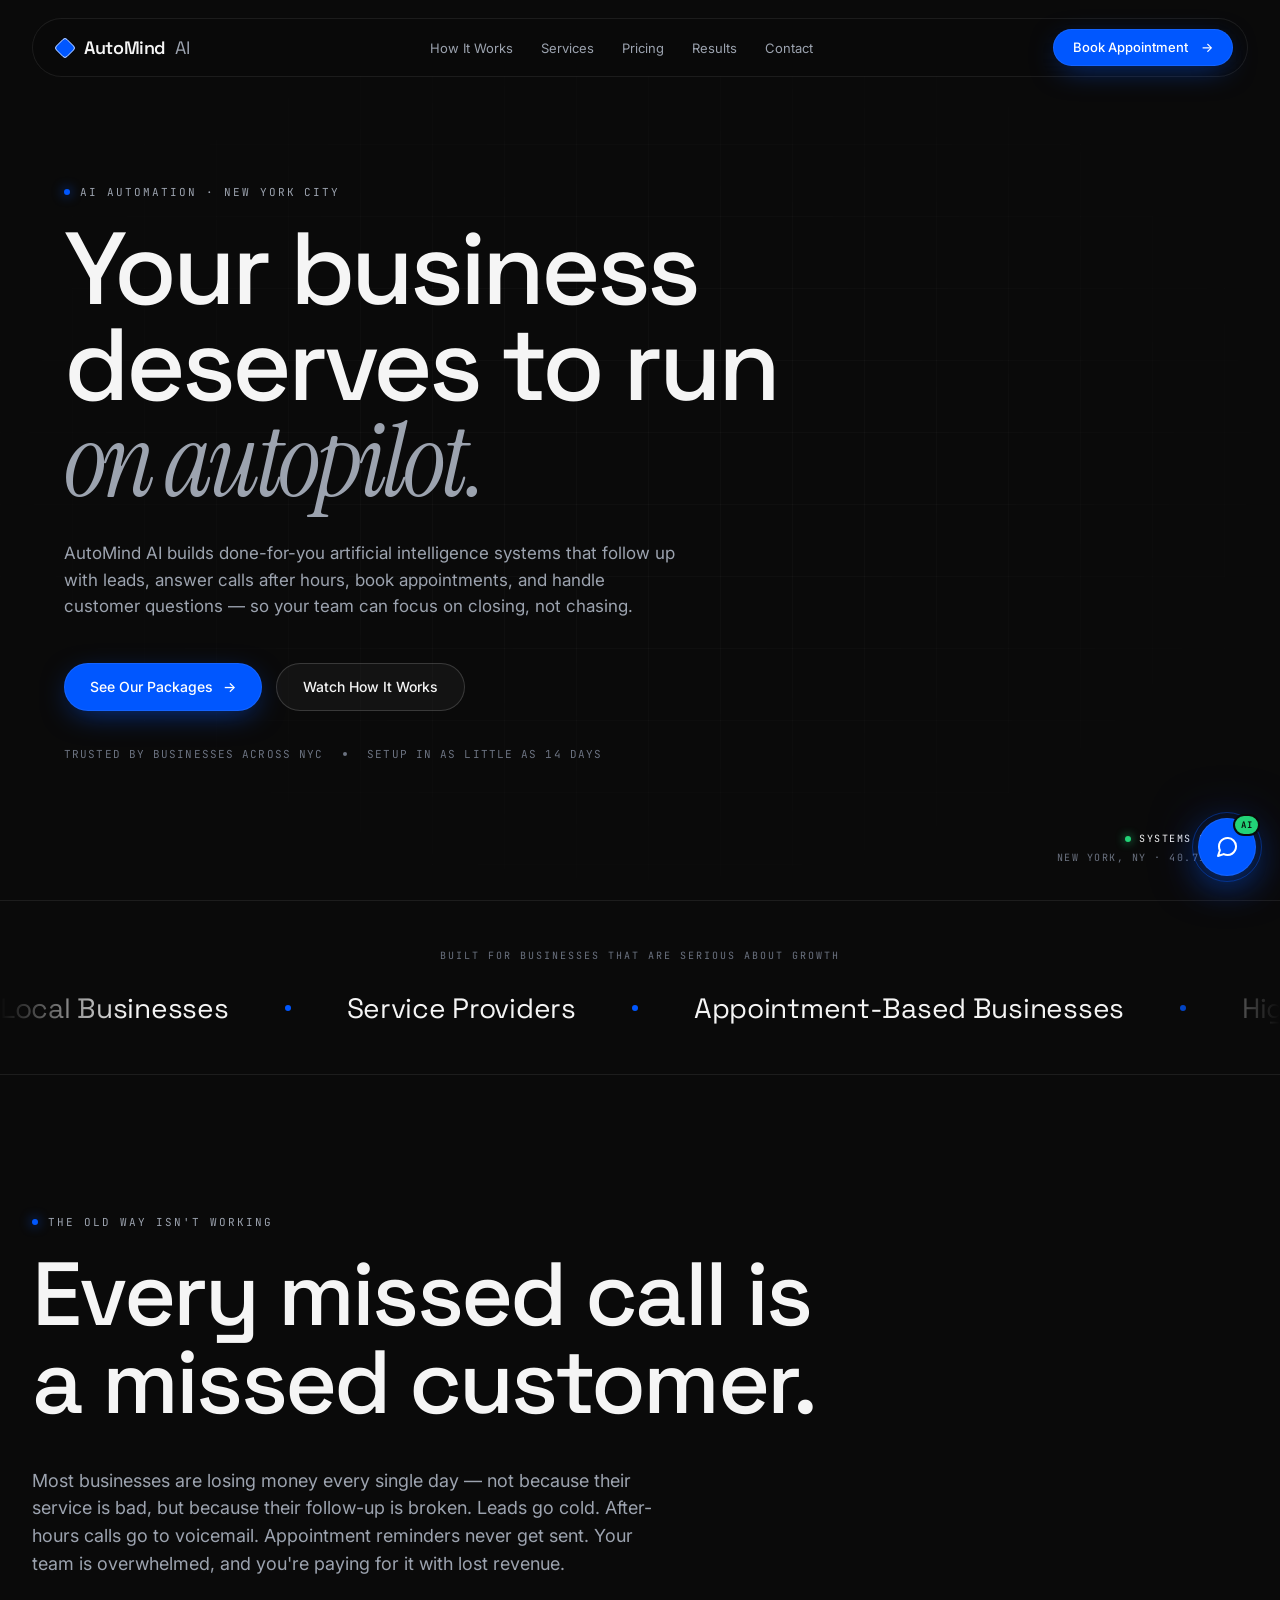
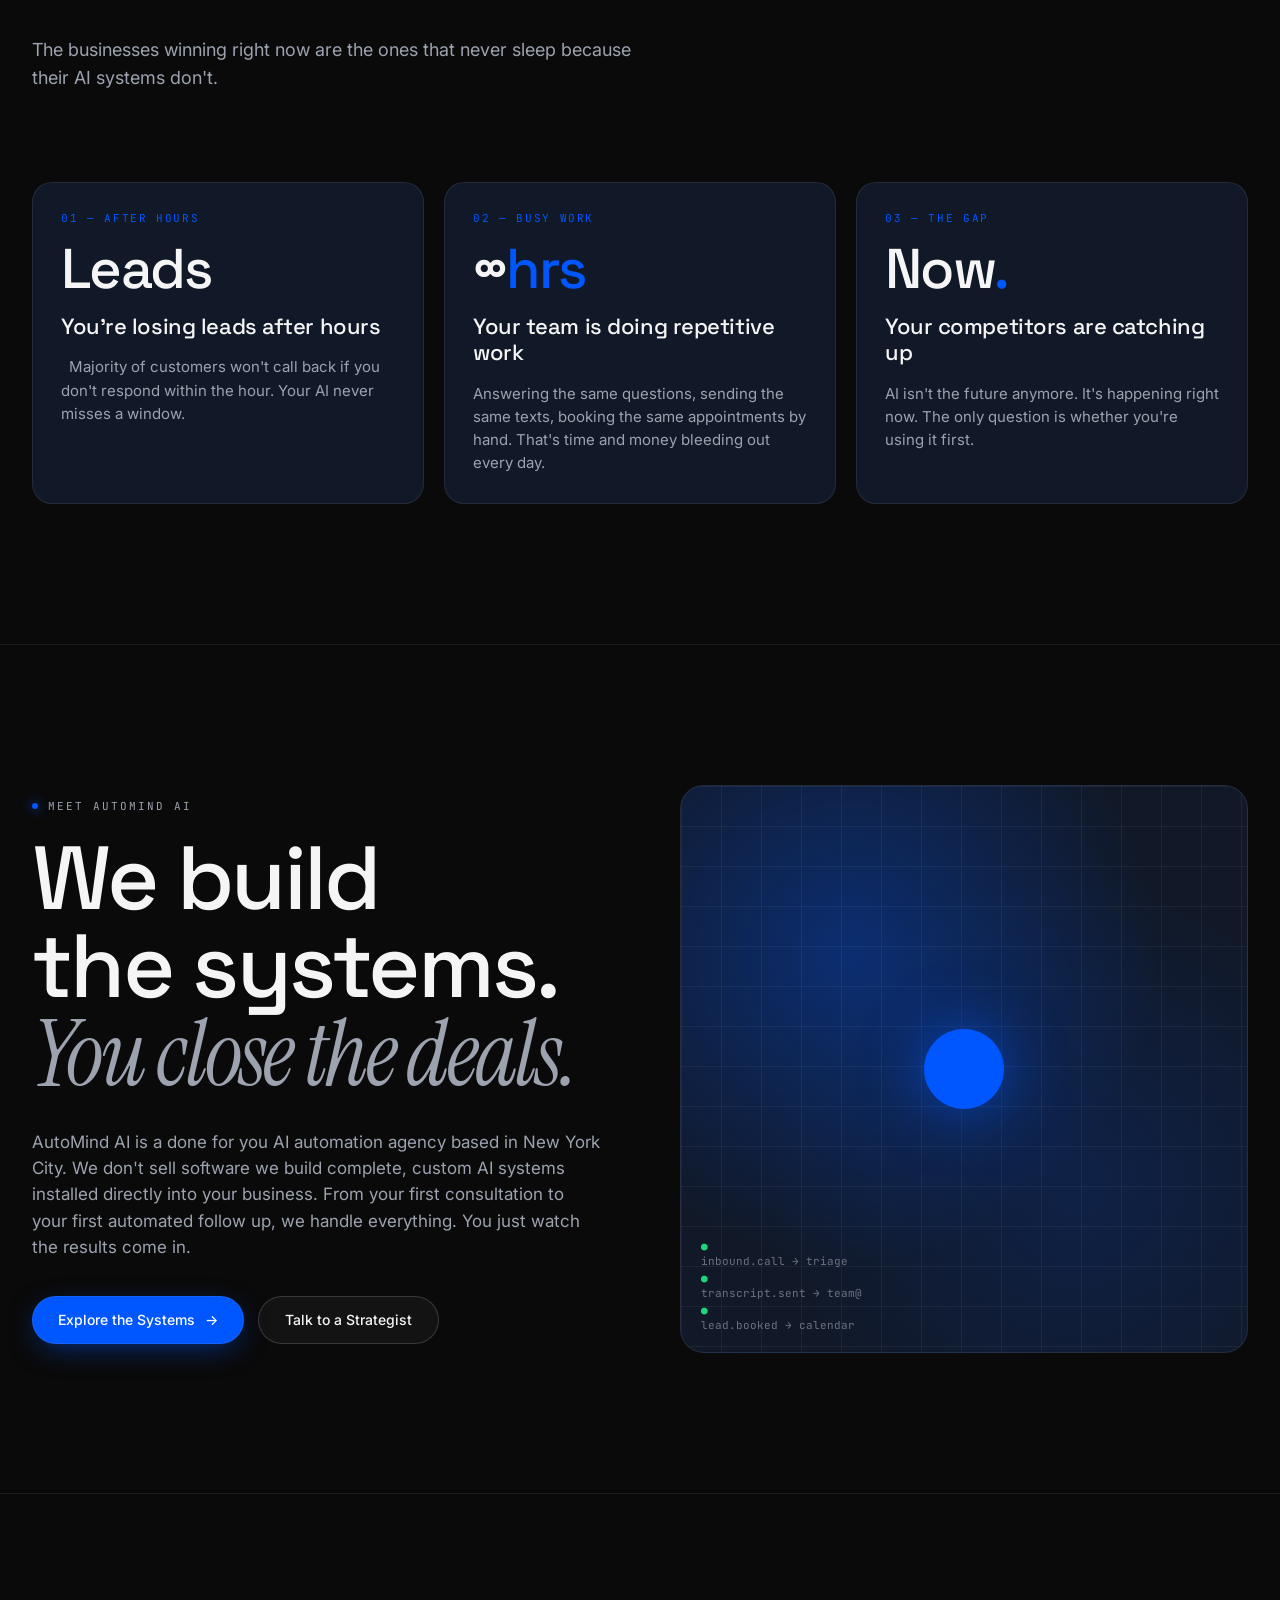
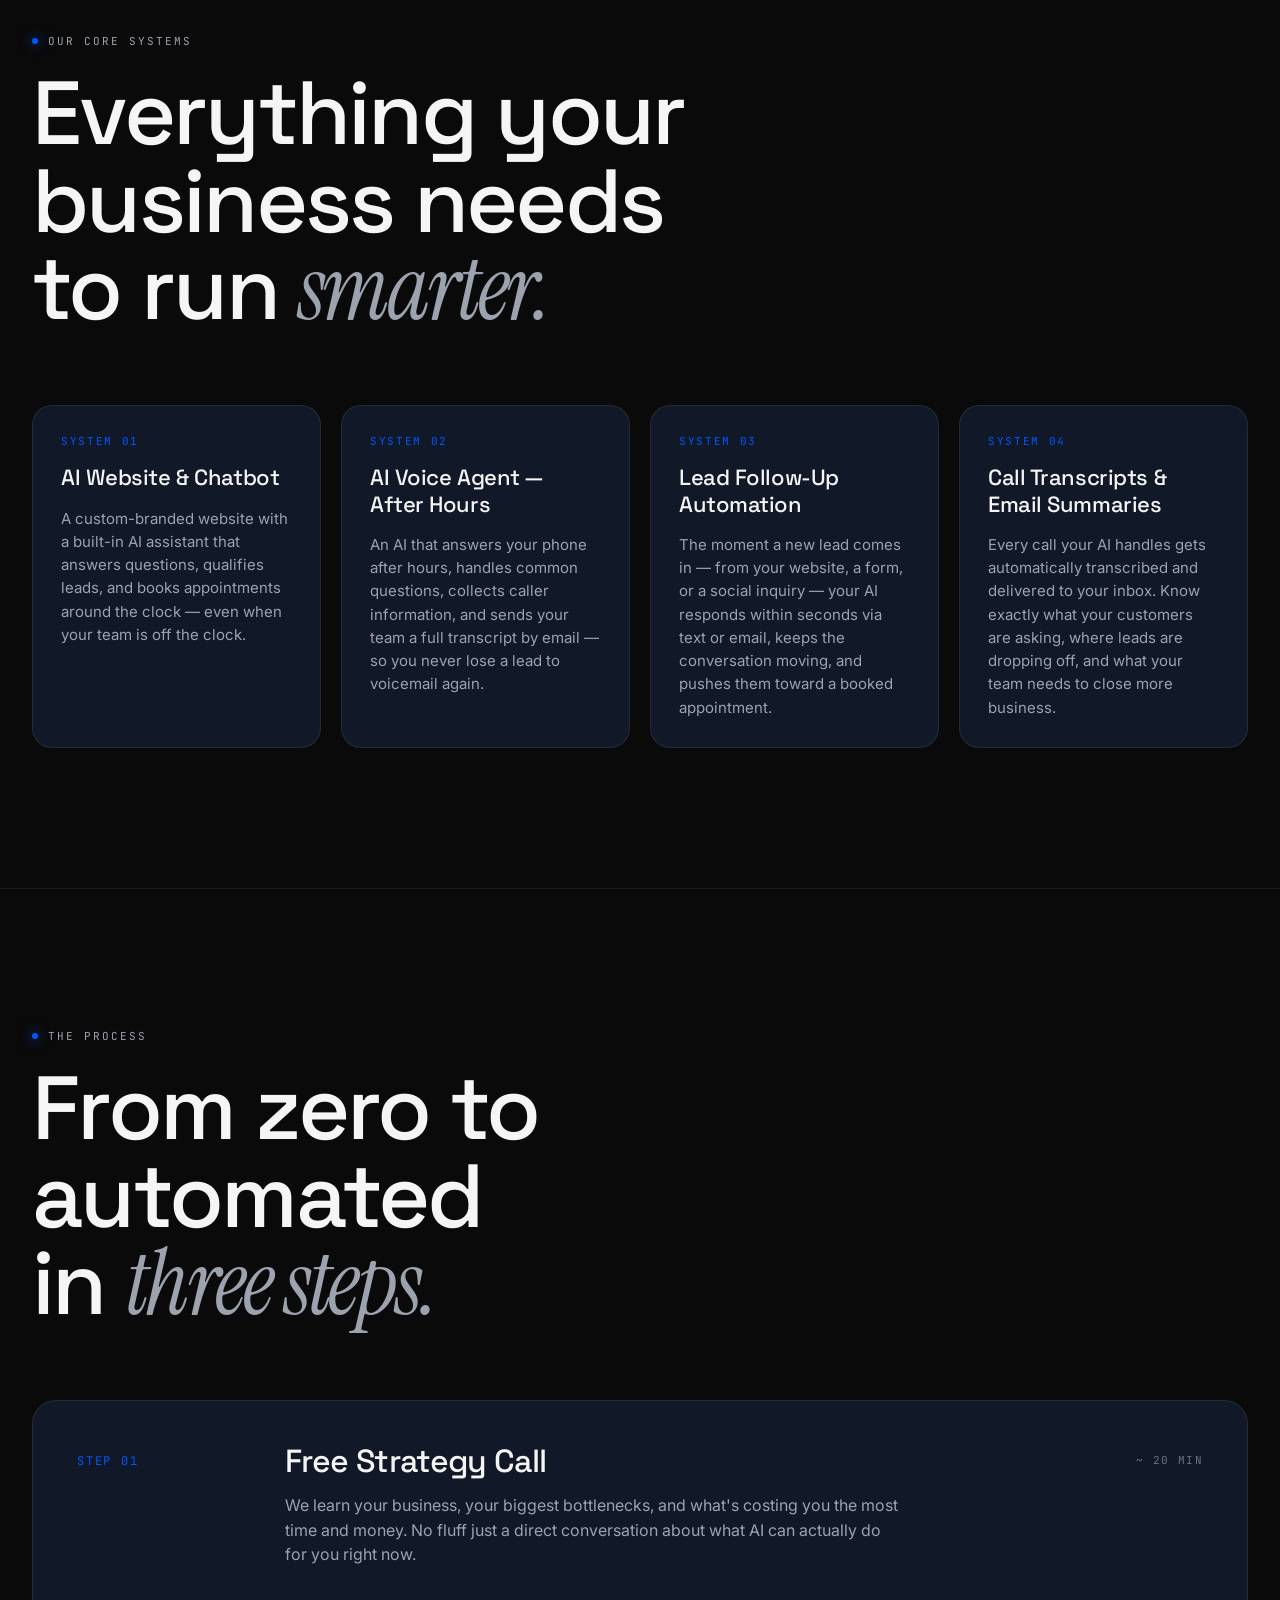
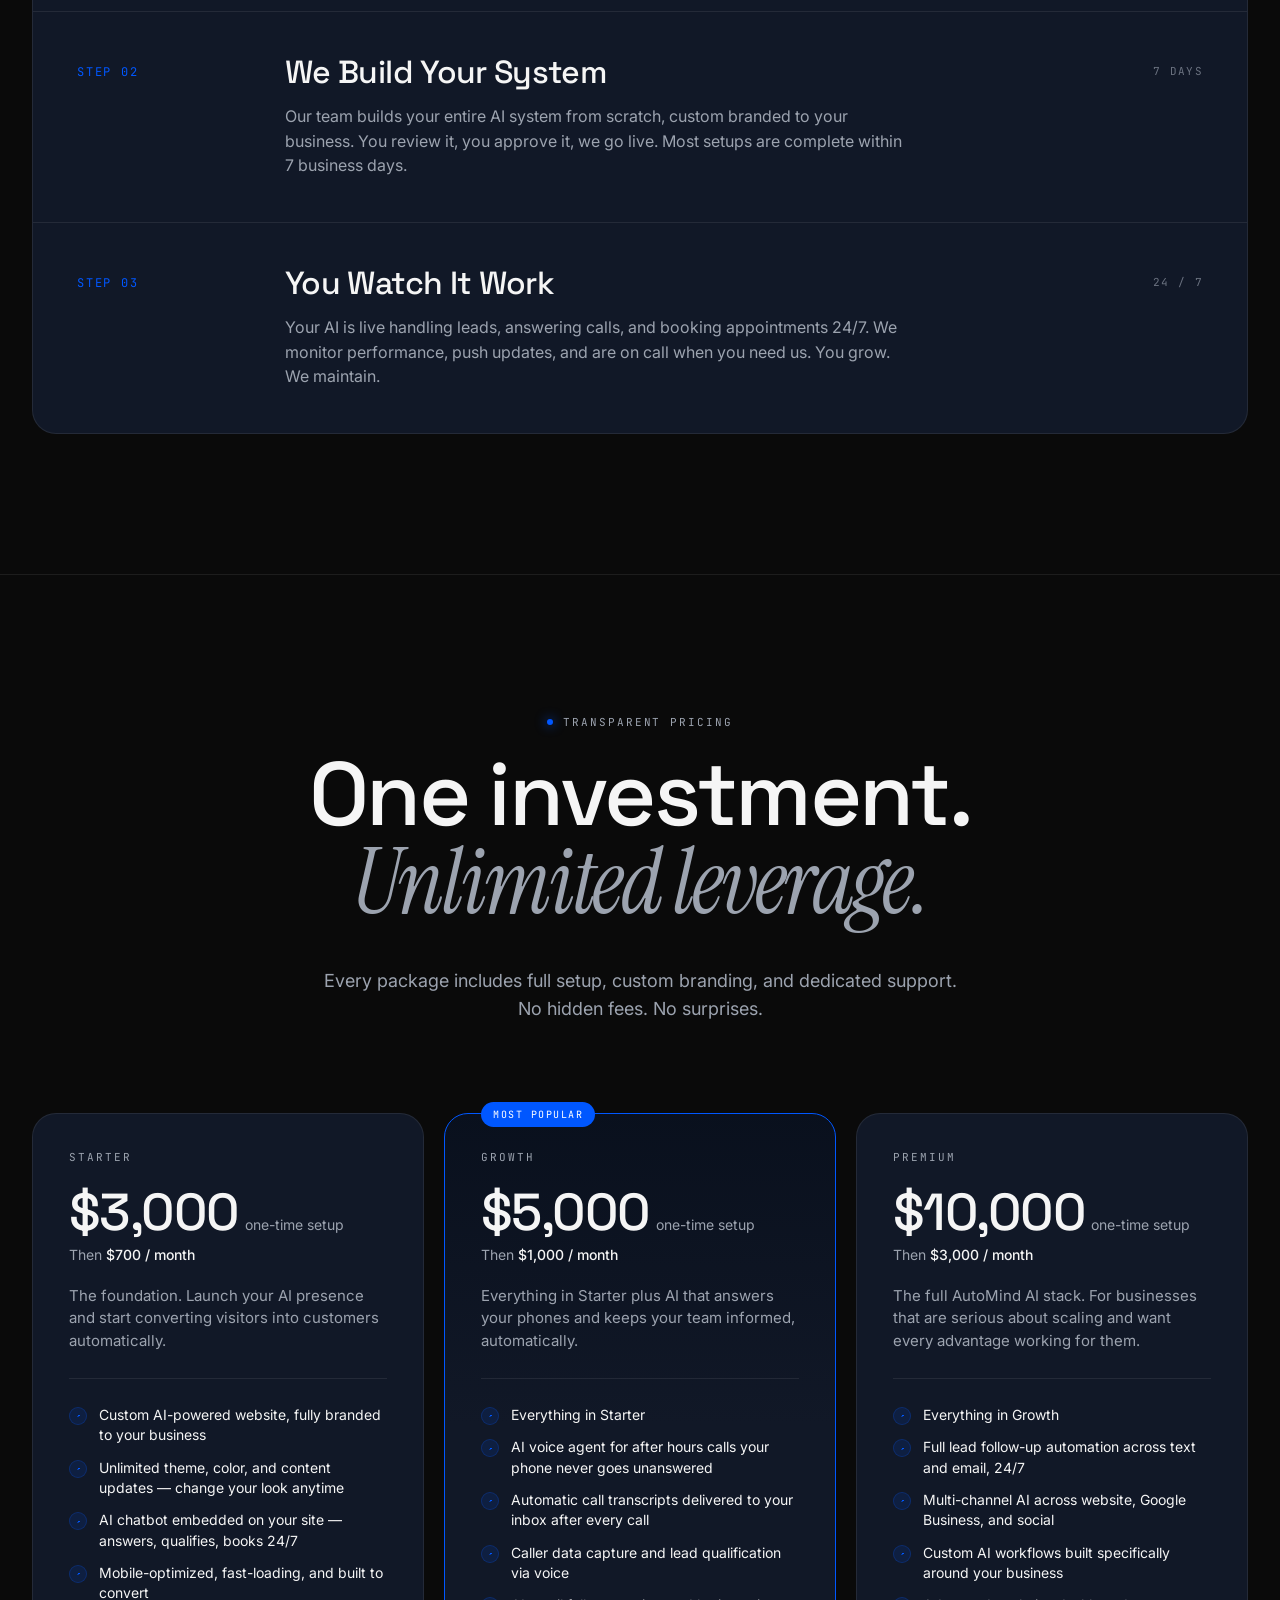
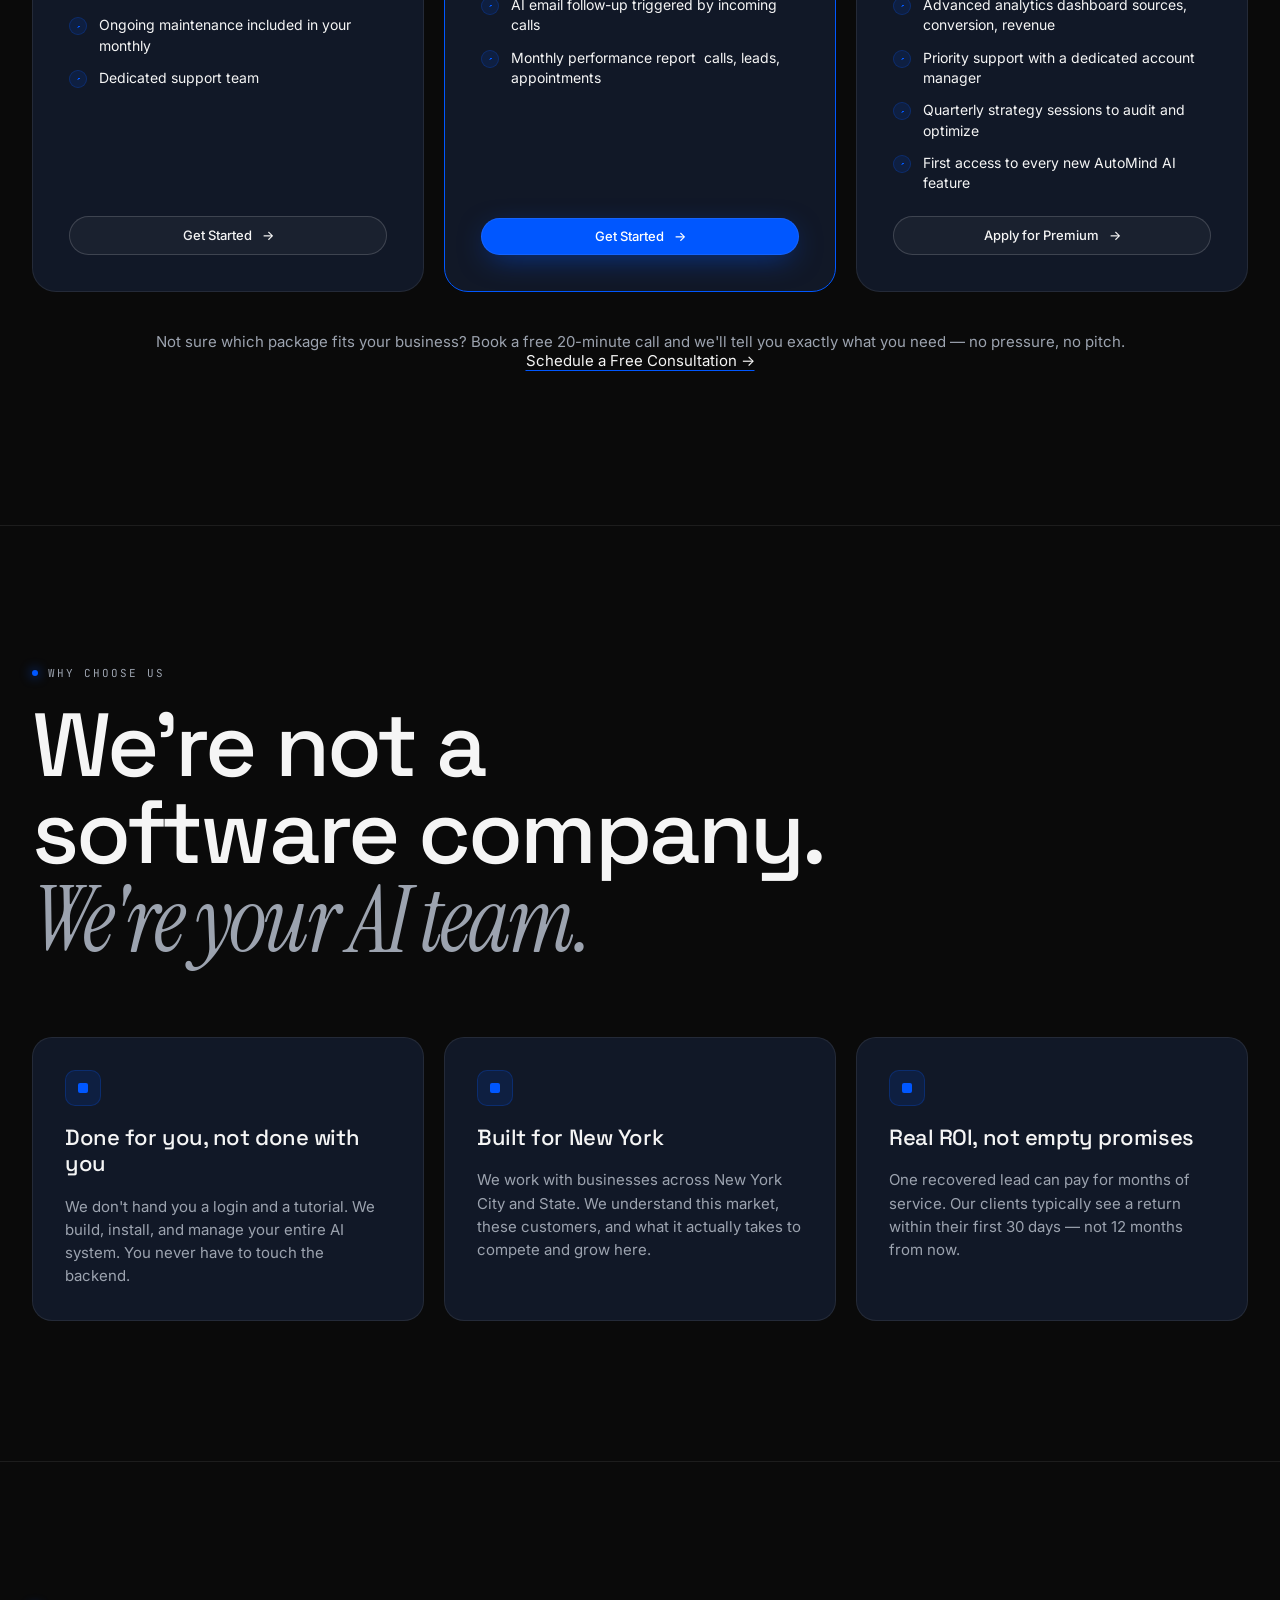
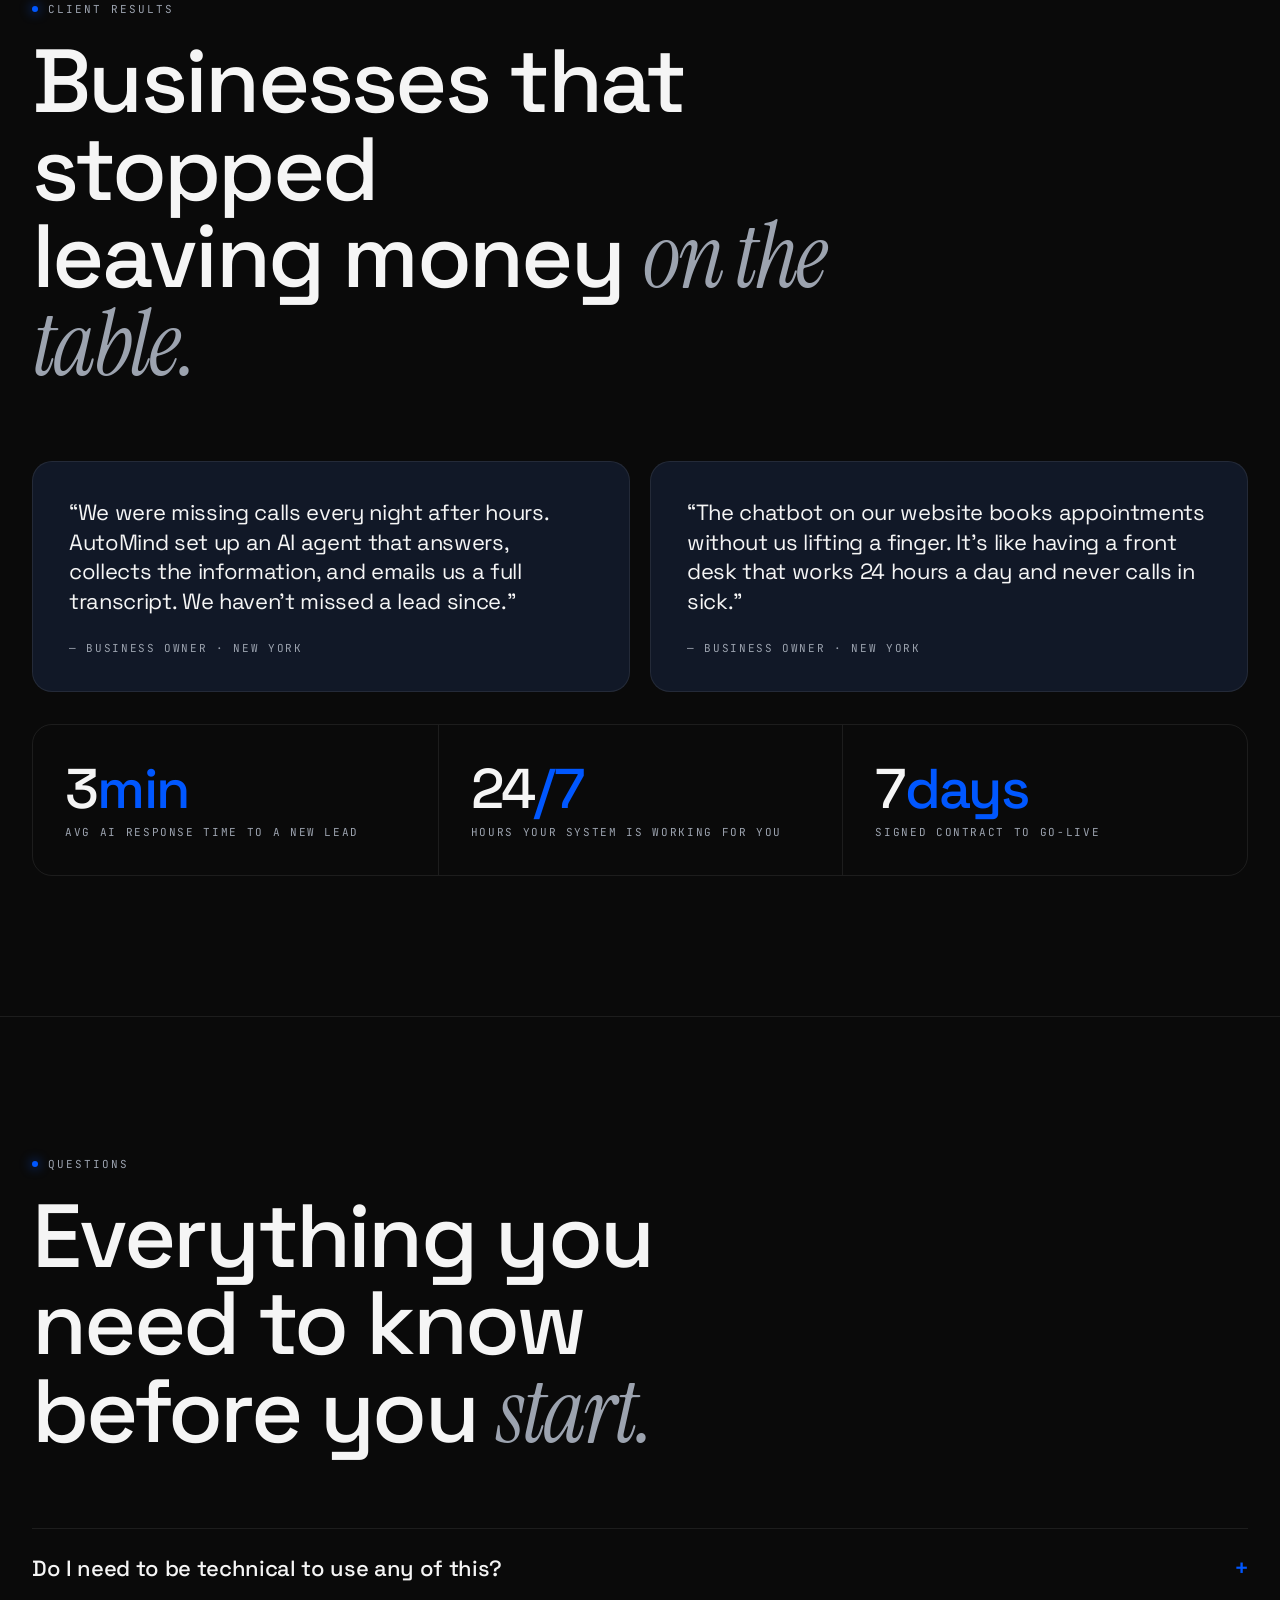
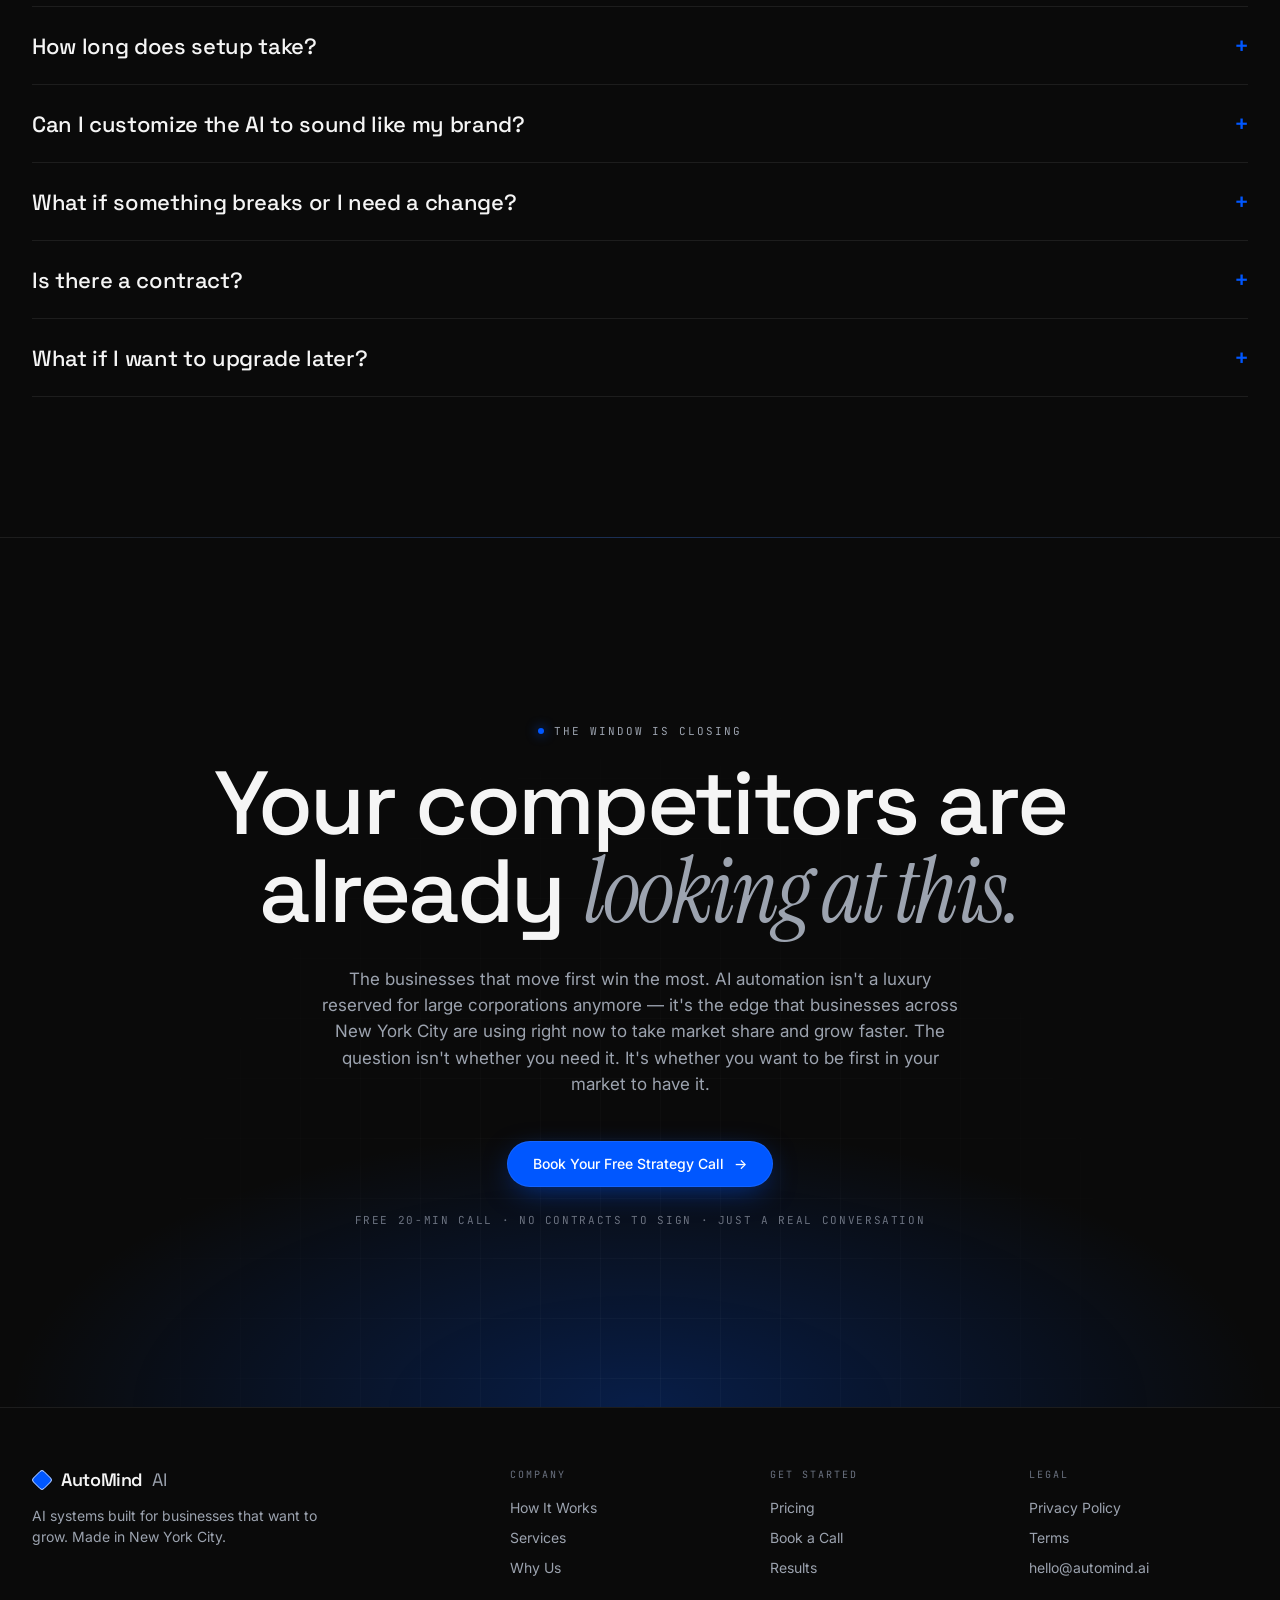
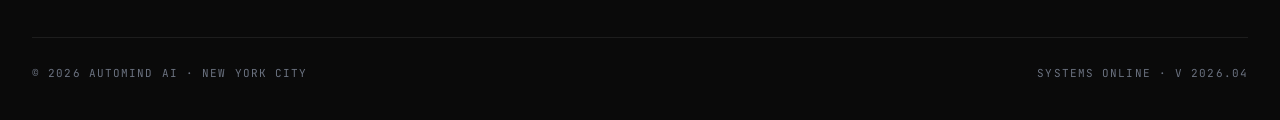
==== index.html @ 13b65051 "Initial commit: AutoMind AI website" ====
<!DOCTYPE html><html lang="en"><head>


<meta charset="utf-8">
<meta name="viewport" content="width=device-width,initial-scale=1">
<title>AutoMind AI — AI systems for businesses that want to grow</title>
<meta name="description" content="AutoMind AI builds done-for-you artificial intelligence systems for New York City businesses — AI chat, voice agents, and lead follow-up automation.">
<link rel="preconnect" href="https://fonts.googleapis.com">
<link rel="preconnect" href="https://fonts.gstatic.com" crossorigin="">
<link href="https://fonts.googleapis.com/css2?family=Space+Grotesk:wght@400;500;600;700&amp;family=Inter:wght@400;500;600&amp;family=JetBrains+Mono:wght@400;500&amp;family=Instrument+Serif&amp;display=swap" rel="stylesheet">
<style>
/* AutoMind AI — shared styles */
:root {
  --bg: #0A0A0A;
  --surface: #111827;
  --surface-2: #0E1420;
  --text: #F5F5F5;
  --text-muted: #9CA3AF;
  --text-dim: #6B7280;
  --accent: #0057FF;
  --accent-soft: rgba(0, 87, 255, 0.12);
  --accent-border: rgba(0, 87, 255, 0.24);
  --border: rgba(255, 255, 255, 0.08);
  --border-strong: rgba(255, 255, 255, 0.16);
  --border-blue: rgba(64, 120, 255, 0.22);
  --font-display: "Space Grotesk", "Inter", system-ui, sans-serif;
  --font-body: "Inter", system-ui, sans-serif;
  --font-mono: "JetBrains Mono", ui-monospace, monospace;
}
* { box-sizing: border-box; }
html, body { margin: 0; padding: 0; background: var(--bg); color: var(--text); font-family: var(--font-body); -webkit-font-smoothing: antialiased; }
body { overflow-x: hidden; }
a { color: inherit; text-decoration: none; }
button { font-family: inherit; cursor: pointer; border: none; background: none; color: inherit; }
.eyebrow { font-family: var(--font-mono); font-size: 11px; letter-spacing: 0.18em; text-transform: uppercase; color: var(--text-muted); display: inline-flex; align-items: center; gap: 10px; }
.eyebrow::before { content: ""; width: 6px; height: 6px; border-radius: 50%; background: var(--accent); box-shadow: 0 0 12px var(--accent); }
.h1, .h2, .h3 { font-family: var(--font-display); font-weight: 500; letter-spacing: -0.03em; line-height: 0.98; margin: 0; text-wrap: balance; }
.h1 { font-size: clamp(44px, 7vw, 104px); }
.h2 { font-size: clamp(36px, 5.2vw, 72px); }
.h3 { font-size: clamp(22px, 2.2vw, 30px); font-weight: 500; letter-spacing: -0.02em; line-height: 1.1; }
.dim { color: var(--text-muted); font-style: normal; }
.body-text { color: var(--text-muted); font-size: 17px; line-height: 1.55; max-width: 58ch; text-wrap: pretty; }
.container { max-width: 1280px; margin: 0 auto; padding: 0 32px; }
section { padding: 140px 0; border-top: 1px solid var(--border); position: relative; }
section:first-of-type { border-top: none; }
.nav { position: fixed; top: 0; left: 0; right: 0; z-index: 100; padding: 18px 32px; display: flex; justify-content: center; pointer-events: none; }
.nav-inner { pointer-events: auto; display: flex; align-items: center; justify-content: space-between; width: 100%; max-width: 1280px; padding: 10px 14px 10px 22px; background: rgba(10, 10, 10, 0.55); backdrop-filter: blur(18px) saturate(150%); -webkit-backdrop-filter: blur(18px) saturate(150%); border: 1px solid var(--border); border-radius: 999px; }
.logo { font-family: var(--font-display); font-weight: 600; font-size: 18px; letter-spacing: -0.02em; display: flex; align-items: center; gap: 9px; }
.logo-mark { width: 20px; height: 20px; position: relative; display: inline-block; }
.logo-mark::before, .logo-mark::after { content: ""; position: absolute; inset: 0; border-radius: 4px; }
.logo-mark::before { background: var(--accent); transform: rotate(45deg) scale(0.78); }
.logo-mark::after { border: 1.5px solid var(--text); border-radius: 4px; transform: rotate(45deg) scale(0.78); }
.nav-links { display: flex; gap: 28px; font-size: 13px; color: var(--text-muted); }
.nav-links a { transition: color 0.2s; }
.nav-links a:hover { color: var(--text); }
.btn { display: inline-flex; align-items: center; gap: 10px; padding: 12px 20px; border-radius: 999px; font-size: 13px; font-weight: 500; transition: all 0.22s ease; white-space: nowrap; line-height: 1; }
.btn-primary { background: var(--accent); color: #fff; box-shadow: 0 0 0 1px rgba(255,255,255,0.08) inset, 0 8px 30px -8px rgba(0, 87, 255, 0.6); }
.btn-primary:hover { transform: translateY(-1px); box-shadow: 0 0 0 1px rgba(255,255,255,0.12) inset, 0 14px 38px -10px rgba(0, 87, 255, 0.85); }
.btn-ghost { background: rgba(255,255,255,0.04); border: 1px solid var(--border-strong); color: var(--text); }
.btn-ghost:hover { background: rgba(255,255,255,0.08); border-color: rgba(255,255,255,0.28); }
.btn-lg { padding: 16px 26px; font-size: 14px; }
.arrow { display: inline-block; transition: transform 0.2s; }
.btn:hover .arrow { transform: translateX(3px); }
.hero { position: relative; min-height: 100vh; padding: 0; border-top: none; overflow: hidden; display: flex; align-items: center; }
.hero-video { position: absolute; inset: 0; width: 100%; height: 100%; object-fit: cover; z-index: 0; filter: brightness(0.55) contrast(1.05) saturate(0.9); }
.hero-overlay { position: absolute; inset: 0; z-index: 1; background: linear-gradient(90deg, rgba(10,10,10,0.92) 0%, rgba(10,10,10,0.55) 45%, rgba(10,10,10,0.15) 80%, rgba(10,10,10,0.6) 100%), linear-gradient(180deg, rgba(10,10,10,0.4) 0%, rgba(10,10,10,0) 30%, rgba(10,10,10,0) 70%, rgba(10,10,10,0.95) 100%); }
.hero-grid { position: absolute; inset: 0; z-index: 2; background-image: linear-gradient(rgba(255,255,255,0.025) 1px, transparent 1px), linear-gradient(90deg, rgba(255,255,255,0.025) 1px, transparent 1px); background-size: 72px 72px; mask-image: radial-gradient(ellipse at center, black 30%, transparent 80%); -webkit-mask-image: radial-gradient(ellipse at center, black 30%, transparent 80%); }
.hero-content { position: relative; z-index: 3; width: 100%; padding: 160px 32px 120px; }
.hero-inner { max-width: 980px; margin-left: max(32px, calc((100vw - 1280px)/2 + 32px)); }
.hero h1 { font-family: var(--font-display); font-weight: 500; font-size: clamp(52px, 8vw, 120px); line-height: 0.94; letter-spacing: -0.04em; margin: 22px 0 0; max-width: 15ch; text-wrap: balance; }
.hero h1 em { font-style: italic; font-family: "Instrument Serif", "Space Grotesk", serif; font-weight: 400; color: var(--text-muted); }
.hero-sub { margin: 30px 0 0; max-width: 56ch; color: var(--text-muted); font-size: 17px; line-height: 1.55; }
.hero-ctas { margin-top: 44px; display: flex; gap: 14px; flex-wrap: wrap; }
.hero-trust { margin-top: 36px; display: flex; gap: 20px; align-items: center; font-family: var(--font-mono); font-size: 11px; color: var(--text-dim); letter-spacing: 0.1em; text-transform: uppercase; flex-wrap: wrap; }
.hero-trust .dot { width: 4px; height: 4px; border-radius: 50%; background: var(--text-dim); }
.hero-meta { position: absolute; z-index: 3; bottom: 36px; right: 36px; display: flex; flex-direction: column; align-items: flex-end; gap: 6px; font-family: var(--font-mono); font-size: 10px; letter-spacing: 0.15em; text-transform: uppercase; color: var(--text-dim); }
.hero-meta .live { display: flex; align-items: center; gap: 8px; color: var(--text); }
.hero-meta .live::before { content: ""; width: 6px; height: 6px; border-radius: 50%; background: #22d377; box-shadow: 0 0 10px #22d377; animation: pulse 1.8s ease-in-out infinite; }
@keyframes pulse { 0%, 100% { opacity: 1; } 50% { opacity: 0.3; } }
.hero-corner { position: absolute; z-index: 3; bottom: 36px; left: 36px; font-family: var(--font-mono); font-size: 10px; letter-spacing: 0.15em; text-transform: uppercase; color: var(--text-dim); display: flex; gap: 14px; }
.trust-bar { padding: 48px 0; border-top: 1px solid var(--border); border-bottom: 1px solid var(--border); overflow: hidden; }
.trust-bar .label { font-family: var(--font-mono); font-size: 10px; letter-spacing: 0.2em; text-transform: uppercase; color: var(--text-dim); text-align: center; margin-bottom: 28px; }
.marquee { display: flex; overflow: hidden; mask-image: linear-gradient(90deg, transparent, black 10%, black 90%, transparent); }
.marquee-track { display: flex; gap: 56px; animation: marquee 38s linear infinite; flex-shrink: 0; padding-right: 56px; }
.marquee-track span { font-family: var(--font-display); font-size: 28px; font-weight: 400; letter-spacing: -0.01em; color: var(--text); white-space: nowrap; display: flex; align-items: center; gap: 56px; }
.marquee-track span::after { content: ""; width: 6px; height: 6px; border-radius: 50%; background: var(--accent); }
@keyframes marquee { to { transform: translateX(-100%); } }
.section-head { display: flex; flex-direction: column; gap: 22px; margin-bottom: 72px; max-width: 860px; }
.section-head.center { margin-left: auto; margin-right: auto; align-items: center; text-align: center; }
.section-head .body-text { font-size: 18px; }
.cards { display: grid; gap: 20px; }
.cards-3 { grid-template-columns: repeat(3, 1fr); }
.cards-2 { grid-template-columns: repeat(2, 1fr); }
.cards-4 { grid-template-columns: repeat(2, 1fr); }
@media (min-width: 980px) { .cards-4 { grid-template-columns: repeat(4, 1fr); } }
@media (max-width: 860px) { .cards-3, .cards-2, .cards-4 { grid-template-columns: 1fr; } .hero-inner { margin-left: 20px !important; } .nav-links { display: none; } section { padding: 90px 0; } }
.card { background: var(--surface); border: 1px solid var(--border); border-radius: 20px; padding: 28px; display: flex; flex-direction: column; gap: 16px; transition: border-color 0.25s, transform 0.25s, background 0.25s; min-height: 240px; position: relative; overflow: hidden; }
.card:hover { border-color: var(--border-blue); background: #131c2e; transform: translateY(-2px); }
.card .num { font-family: var(--font-mono); font-size: 11px; letter-spacing: 0.15em; text-transform: uppercase; color: var(--accent); }
.card h3 { font-family: var(--font-display); font-weight: 500; font-size: 22px; line-height: 1.2; letter-spacing: -0.02em; margin: 0; }
.card p { color: var(--text-muted); font-size: 15px; line-height: 1.55; margin: 0; }
.problem-stat { font-family: var(--font-display); font-weight: 500; font-size: 56px; letter-spacing: -0.03em; line-height: 1; color: var(--text); }
.problem-stat .suffix { color: var(--accent); }
.steps { display: grid; gap: 0; border: 1px solid var(--border); border-radius: 24px; overflow: hidden; background: var(--surface); }
.step { display: grid; grid-template-columns: 160px 1fr auto; gap: 48px; padding: 44px 44px; border-top: 1px solid var(--border); align-items: start; }
.step:first-child { border-top: none; }
.step-num { font-family: var(--font-mono); font-size: 12px; letter-spacing: 0.15em; text-transform: uppercase; color: var(--accent); padding-top: 8px; }
.step h3 { font-family: var(--font-display); font-size: 32px; font-weight: 500; letter-spacing: -0.02em; line-height: 1.05; margin: 0 0 14px; }
.step p { color: var(--text-muted); font-size: 16px; line-height: 1.55; margin: 0; max-width: 62ch; }
.step-time { font-family: var(--font-mono); font-size: 11px; letter-spacing: 0.12em; color: var(--text-dim); text-transform: uppercase; padding-top: 8px; white-space: nowrap; }
@media (max-width: 860px) { .step { grid-template-columns: 1fr; gap: 16px; padding: 32px 24px; } }
.pricing { display: grid; grid-template-columns: repeat(3, 1fr); gap: 20px; }
@media (max-width: 980px) { .pricing { grid-template-columns: 1fr; } }
.price-card { background: var(--surface); border: 1px solid var(--border); border-radius: 24px; padding: 36px; display: flex; flex-direction: column; gap: 22px; position: relative; }
.price-card.featured { border-color: var(--accent); background: linear-gradient(180deg, rgba(0,87,255,0.08), var(--surface) 40%); }
.price-card .tag { position: absolute; top: -12px; left: 36px; background: var(--accent); color: #fff; font-family: var(--font-mono); font-size: 10px; letter-spacing: 0.15em; text-transform: uppercase; padding: 6px 12px; border-radius: 999px; }
.price-card .name { font-family: var(--font-mono); font-size: 11px; letter-spacing: 0.18em; text-transform: uppercase; color: var(--text-muted); }
.price-card .setup { font-family: var(--font-display); font-weight: 500; font-size: 52px; letter-spacing: -0.03em; line-height: 1; color: var(--text); }
.price-card .setup span { font-size: 14px; color: var(--text-muted); font-weight: 400; letter-spacing: 0; margin-left: 6px; font-family: var(--font-body); }
.price-card .monthly { font-family: var(--font-body); font-size: 14px; color: var(--text-muted); }
.price-card .monthly strong { color: var(--text); font-weight: 500; }
.price-card .tagline { font-size: 15px; line-height: 1.5; color: var(--text-muted); }
.price-card ul { list-style: none; padding: 0; margin: 0; display: flex; flex-direction: column; gap: 12px; }
.price-card li { display: flex; gap: 12px; font-size: 14px; line-height: 1.45; color: var(--text); }
.price-card li::before { content: ""; flex-shrink: 0; width: 16px; height: 16px; border-radius: 50%; background: var(--accent-soft); border: 1px solid var(--accent-border); background-image: linear-gradient(135deg, transparent 40%, var(--accent) 40% 60%, transparent 60%); background-size: 9px 1.5px; background-repeat: no-repeat; background-position: center; margin-top: 2px; position: relative; }
.price-card .divider { height: 1px; background: var(--border); margin: 4px 0; }
.price-card .btn { justify-content: center; margin-top: auto; }
.pricing-foot { text-align: center; margin-top: 40px; color: var(--text-muted); font-size: 15px; }
.pricing-foot a { color: var(--text); text-decoration: underline; text-underline-offset: 4px; text-decoration-color: var(--accent); }
.stats { display: grid; grid-template-columns: repeat(3, 1fr); gap: 0; border: 1px solid var(--border); border-radius: 20px; overflow: hidden; }
.stat { padding: 36px 32px; border-left: 1px solid var(--border); display: flex; flex-direction: column; gap: 8px; }
.stat:first-child { border-left: none; }
.stat .val { font-family: var(--font-display); font-weight: 500; font-size: 56px; letter-spacing: -0.03em; line-height: 1; }
.stat .val span { color: var(--accent); }
.stat .lbl { font-family: var(--font-mono); font-size: 11px; letter-spacing: 0.15em; text-transform: uppercase; color: var(--text-muted); }
@media (max-width: 860px) { .stats { grid-template-columns: 1fr; } .stat { border-left: none; border-top: 1px solid var(--border); } .stat:first-child { border-top: none; } }
.quotes { display: grid; grid-template-columns: 1fr 1fr; gap: 20px; }
@media (max-width: 860px) { .quotes { grid-template-columns: 1fr; } }
.quote { background: var(--surface); border: 1px solid var(--border); border-radius: 20px; padding: 36px; display: flex; flex-direction: column; gap: 24px; }
.quote q { font-family: var(--font-display); font-size: 22px; font-weight: 400; line-height: 1.35; letter-spacing: -0.015em; quotes: "\201C" "\201D"; color: var(--text); }
.quote cite { font-style: normal; font-family: var(--font-mono); font-size: 11px; letter-spacing: 0.15em; text-transform: uppercase; color: var(--text-muted); margin-top: auto; }
.faq { display: flex; flex-direction: column; border-top: 1px solid var(--border); }
.faq details { border-bottom: 1px solid var(--border); padding: 24px 0; }
.faq summary { cursor: pointer; list-style: none; display: flex; justify-content: space-between; align-items: center; font-family: var(--font-display); font-size: 22px; font-weight: 500; letter-spacing: -0.015em; gap: 32px; }
.faq summary::-webkit-details-marker { display: none; }
.faq summary::after { content: "+"; font-family: var(--font-mono); color: var(--accent); font-size: 22px; transition: transform 0.2s; }
.faq details[open] summary::after { content: "\2013"; }
.faq p { color: var(--text-muted); font-size: 16px; line-height: 1.6; margin: 18px 0 0; max-width: 80ch; }
.final-cta { padding: 180px 0; position: relative; background: radial-gradient(ellipse 900px 400px at 50% 100%, rgba(0,87,255,0.25), transparent 70%), var(--bg); overflow: hidden; }
.final-cta::before { content: ""; position: absolute; inset: 0; pointer-events: none; background-image: linear-gradient(rgba(255,255,255,0.03) 1px, transparent 1px), linear-gradient(90deg, rgba(255,255,255,0.03) 1px, transparent 1px); background-size: 60px 60px; mask-image: radial-gradient(ellipse at center bottom, black, transparent 65%); -webkit-mask-image: radial-gradient(ellipse at center bottom, black, transparent 65%); }
.final-cta .container { position: relative; z-index: 1; text-align: center; }
.final-cta h2 { text-align: center; margin: 22px auto 0; max-width: 18ch; }
.final-cta .body-text { margin: 30px auto 44px; text-align: center; }
.final-cta .btn-foot { display: block; margin-top: 26px; font-family: var(--font-mono); font-size: 11px; letter-spacing: 0.15em; text-transform: uppercase; color: var(--text-dim); }
.why-card { background: var(--surface); border: 1px solid var(--border); border-radius: 20px; padding: 32px; display: flex; flex-direction: column; gap: 18px; min-height: 260px; }
.why-card .icon { width: 36px; height: 36px; border-radius: 10px; background: var(--accent-soft); border: 1px solid var(--accent-border); position: relative; display: flex; align-items: center; justify-content: center; }
.why-card .icon::before { content: ""; width: 10px; height: 10px; background: var(--accent); border-radius: 2px; }
.why-card h3 { font-family: var(--font-display); font-size: 22px; font-weight: 500; letter-spacing: -0.02em; margin: 0; line-height: 1.2; }
.why-card p { color: var(--text-muted); font-size: 15px; line-height: 1.55; margin: 0; }
.solution { display: grid; grid-template-columns: 1fr 1fr; gap: 80px; align-items: center; }
@media (max-width: 980px) { .solution { grid-template-columns: 1fr; gap: 40px; } }
.solution-visual { aspect-ratio: 1/1; border: 1px solid var(--border); border-radius: 24px; background: radial-gradient(circle at 30% 30%, rgba(0,87,255,0.35), transparent 55%), radial-gradient(circle at 70% 70%, rgba(0,87,255,0.15), transparent 55%), var(--surface); position: relative; overflow: hidden; }
.solution-visual::before { content: ""; position: absolute; inset: 0; background-image: linear-gradient(rgba(255,255,255,0.05) 1px, transparent 1px), linear-gradient(90deg, rgba(255,255,255,0.05) 1px, transparent 1px); background-size: 40px 40px; }
.solution-visual .pulse { position: absolute; top: 50%; left: 50%; width: 80px; height: 80px; border-radius: 50%; background: var(--accent); transform: translate(-50%, -50%); box-shadow: 0 0 60px rgba(0,87,255,0.6); }
.solution-visual .ring { position: absolute; top: 50%; left: 50%; border-radius: 50%; border: 1px solid rgba(0,87,255,0.3); transform: translate(-50%, -50%); animation: ringPulse 3.5s ease-out infinite; }
.solution-visual .ring:nth-child(2) { animation-delay: 0.8s; }
.solution-visual .ring:nth-child(3) { animation-delay: 1.6s; }
@keyframes ringPulse { 0% { width: 80px; height: 80px; opacity: 0.9; } 100% { width: 90%; height: 90%; opacity: 0; } }
.solution-visual .code { position: absolute; bottom: 20px; left: 20px; right: 20px; font-family: var(--font-mono); font-size: 11px; color: var(--text-dim); display: flex; flex-direction: column; gap: 4px; }
.solution-visual .code span { display: block; }
.solution-visual .code .green { color: #22d377; }
footer { border-top: 1px solid var(--border); padding: 60px 0 40px; }
.footer-grid { display: grid; grid-template-columns: 2fr 1fr 1fr 1fr; gap: 40px; margin-bottom: 60px; }
@media (max-width: 860px) { .footer-grid { grid-template-columns: 1fr 1fr; } }
.footer-brand { max-width: 320px; }
.footer-brand p { color: var(--text-muted); font-size: 14px; line-height: 1.5; margin: 14px 0 0; }
.footer-col h4 { font-family: var(--font-mono); font-size: 10px; letter-spacing: 0.2em; text-transform: uppercase; color: var(--text-dim); margin: 0 0 16px; font-weight: 400; }
.footer-col ul { list-style: none; padding: 0; margin: 0; display: flex; flex-direction: column; gap: 10px; }
.footer-col a { font-size: 14px; color: var(--text-muted); transition: color 0.2s; }
.footer-col a:hover { color: var(--text); }
.footer-bottom { display: flex; justify-content: space-between; align-items: center; padding-top: 28px; border-top: 1px solid var(--border); font-family: var(--font-mono); font-size: 11px; letter-spacing: 0.1em; text-transform: uppercase; color: var(--text-dim); }
@media (max-width: 860px) { .footer-bottom { flex-direction: column; gap: 16px; } }
.fade-in { opacity: 0; transform: translateY(18px); animation: fadeRise 0.8s cubic-bezier(0.2, 0.7, 0.2, 1) forwards; }
.fade-in.d1 { animation-delay: 0.12s; }
.fade-in.d2 { animation-delay: 0.24s; }
.fade-in.d3 { animation-delay: 0.36s; }
.fade-in.d4 { animation-delay: 0.48s; }
.fade-in.d5 { animation-delay: 0.6s; }
@keyframes fadeRise { to { opacity: 1; transform: translateY(0); } }
</style>
</head>
<body data-cc-id="cc-1" style="cursor: crosshair;">

<!-- NAV -->
<nav class="nav">
  <div class="nav-inner">
    <a href="#" class="logo"><span class="logo-mark"></span>AutoMind <span style="color:var(--text-muted);font-weight:400;">AI</span></a>
    <div class="nav-links">
      <a href="#process">How It Works</a>
      <a href="#services">Services</a>
      <a href="#pricing">Pricing</a>
      <a href="#results">Results</a>
      <a href="#contact">Contact</a>
    </div>
    <a href="#contact" class="btn btn-primary" data-cc-id="cc-2" style="" contenteditable="true">Book Appointment&nbsp;<span class="arrow">→</span></a>
  </div>
</nav>

<!-- HERO -->
<header class="hero">
  <video class="hero-video" autoplay="" loop="" muted="" playsinline="" poster="">
    <source src="https://d8j0ntlcm91z4.cloudfront.net/user_38xzZboKViGWJOttwIXH07lWA1P/hf_20260314_131748_f2ca2a28-fed7-44c8-b9a9-bd9acdd5ec31.mp4" type="video/mp4">
  </video>
  <div class="hero-overlay"></div>
  <div class="hero-grid"></div>

  <div class="hero-content" data-cc-id="cc-6">
    <div class="hero-inner">
      <div class="eyebrow fade-in">AI Automation · New York City</div>
      <h1 class="fade-in d1">Your business<br>deserves to run<br><em>on autopilot.</em></h1>
      <p class="hero-sub fade-in d2">AutoMind AI builds done-for-you artificial intelligence systems that follow up with leads, answer calls after hours, book appointments, and handle customer questions — so your team can focus on closing, not chasing.</p>
      <div class="hero-ctas fade-in d3">
        <a href="#pricing" class="btn btn-primary btn-lg">See Our Packages <span class="arrow">→</span></a>
        <a href="#process" class="btn btn-ghost btn-lg">Watch How It Works</a>
      </div>
      <div class="hero-trust fade-in d4">
        <span>Trusted by businesses across NYC</span>
        <span class="dot"></span>
        <span data-cc-id="cc-3" style="">Setup in as little as 14 days</span>
      </div>
    </div>
  </div>

  <div class="hero-corner">
    <span data-cc-id="cc-4" style=""><br></span>
    <span data-cc-id="cc-5" style=""><br></span>
  </div>
  <div class="hero-meta">
    <span class="live">Systems online</span>
    <span>New York, NY · 40.7128° N</span>
  </div>
</header>

<!-- TRUST BAR -->
<div class="trust-bar">
  <div class="label">Built for businesses that are serious about growth</div>
  <div class="marquee">
    <div class="marquee-track">
      <span>Local Businesses</span><span>Service Providers</span><span>Appointment-Based Businesses</span><span>High-Volume Operations</span><span>Owner-Operated Companies</span><span>Growing Teams</span>
      <span>Local Businesses</span><span>Service Providers</span><span>Appointment-Based Businesses</span><span>High-Volume Operations</span><span>Owner-Operated Companies</span><span>Growing Teams</span>
    </div>
  </div>
</div>

<!-- PROBLEM -->
<section id="problem">
  <div class="container">
    <div class="section-head">
      <span class="eyebrow">The old way isn't working</span>
      <h2 class="h1">Every missed call is<br>a missed customer.</h2>
      <p class="body-text">Most businesses are losing money every single day — not because their service is bad, but because their follow-up is broken. Leads go cold. After-hours calls go to voicemail. Appointment reminders never get sent. Your team is overwhelmed, and you're paying for it with lost revenue.</p>
      <p class="body-text">The businesses winning right now are the ones that never sleep  because their AI systems don't.</p>
    </div>

    <div class="cards cards-3">
      <div class="card">
        <span class="num">01 — After Hours</span>
        <div class="problem-stat" data-cc-id="cc-8" style="">Leads</div>
        <h3>You're losing leads after hours</h3>
        <p data-cc-id="cc-9" style="">&nbsp; Majority of customers won't call back if you don't respond within the hour. Your AI never misses a window.</p>
      </div>
      <div class="card">
        <span class="num">02 — Busy Work</span>
        <div class="problem-stat">∞<span class="suffix">hrs</span></div>
        <h3>Your team is doing repetitive work</h3>
        <p>Answering the same questions, sending the same texts, booking the same appointments by hand. That's time and money bleeding out every day.</p>
      </div>
      <div class="card">
        <span class="num">03 — The Gap</span>
        <div class="problem-stat" data-cc-id="cc-7" style="">Now<span class="suffix">.</span></div>
        <h3>Your competitors are catching up</h3>
        <p>AI isn't the future anymore. It's happening right now. The only question is whether you're using it first.</p>
      </div>
    </div>
  </div>
</section>

<!-- SOLUTION -->
<section id="solution">
  <div class="container">
    <div class="solution">
      <div>
        <span class="eyebrow">Meet AutoMind AI</span>
        <h2 class="h1" style="margin-top:22px;">We build the systems.<br><em class="dim" style="font-family:'Instrument Serif',serif;font-style:italic;font-weight:400;">You close the deals.</em></h2>
        <p class="body-text" style="margin-top:30px;">AutoMind AI is a done for you AI automation agency based in New York City. We don't sell software we build complete, custom AI systems installed directly into your business. From your first consultation to your first automated follow up, we handle everything. You just watch the results come in.</p>
        <div style="margin-top:36px;display:flex;gap:14px;flex-wrap:wrap;">
          <a href="#services" class="btn btn-primary btn-lg">Explore the Systems <span class="arrow">→</span></a>
          <a href="#contact" class="btn btn-ghost btn-lg">Talk to a Strategist</a>
        </div>
      </div>
      <div class="solution-visual">
        <div class="ring" style="width:80px;height:80px;"></div>
        <div class="ring" style="width:80px;height:80px;"></div>
        <div class="ring" style="width:80px;height:80px;"></div>
        <div class="pulse"></div>
        <div class="code">
          <span><span class="green">●</span> inbound.call → triage</span>
          <span><span class="green">●</span> transcript.sent → team@</span>
          <span><span class="green">●</span> lead.booked → calendar</span>
        </div>
      </div>
    </div>
  </div>
</section>

<!-- SERVICES -->
<section id="services">
  <div class="container">
    <div class="section-head">
      <span class="eyebrow">Our core systems</span>
      <h2 class="h1">Everything your business needs to run <em class="dim" style="font-family:'Instrument Serif',serif;font-style:italic;font-weight:400;">smarter.</em></h2>
    </div>

    <div class="cards cards-4">
      <div class="card">
        <span class="num">System 01</span>
        <h3>AI Website &amp; Chatbot</h3>
        <p>A custom-branded website with a built-in AI assistant that answers questions, qualifies leads, and books appointments around the clock — even when your team is off the clock.</p>
      </div>
      <div class="card">
        <span class="num">System 02</span>
        <h3>AI Voice Agent — After Hours</h3>
        <p>An AI that answers your phone after hours, handles common questions, collects caller information, and sends your team a full transcript by email — so you never lose a lead to voicemail again.</p>
      </div>
      <div class="card">
        <span class="num">System 03</span>
        <h3>Lead Follow-Up Automation</h3>
        <p>The moment a new lead comes in — from your website, a form, or a social inquiry — your AI responds within seconds via text or email, keeps the conversation moving, and pushes them toward a booked appointment.</p>
      </div>
      <div class="card">
        <span class="num">System 04</span>
        <h3>Call Transcripts &amp; Email Summaries</h3>
        <p>Every call your AI handles gets automatically transcribed and delivered to your inbox. Know exactly what your customers are asking, where leads are dropping off, and what your team needs to close more business.</p>
      </div>
    </div>
  </div>
</section>

<!-- PROCESS -->
<section id="process">
  <div class="container">
    <div class="section-head">
      <span class="eyebrow">The process</span>
      <h2 class="h1">From zero to automated in <em class="dim" style="font-family:'Instrument Serif',serif;font-style:italic;font-weight:400;">three steps.</em></h2>
    </div>

    <div class="steps">
      <div class="step">
        <span class="step-num">Step 01</span>
        <div>
          <h3>Free Strategy Call</h3>
          <p>We learn your business, your biggest bottlenecks, and what's costing you the most time and money. No fluff  just a direct conversation about what AI can actually do for you right now.</p>
        </div>
        <span class="step-time">~ 20 min</span>
      </div>
      <div class="step">
        <span class="step-num">Step 02</span>
        <div>
          <h3>We Build Your System</h3>
          <p>Our team builds your entire AI system from scratch, custom branded to your business. You review it, you approve it, we go live. Most setups are complete within 7 business days.</p>
        </div>
        <span class="step-time">7 days</span>
      </div>
      <div class="step">
        <span class="step-num">Step 03</span>
        <div>
          <h3>You Watch It Work</h3>
          <p>Your AI is live handling leads, answering calls, and booking appointments 24/7. We monitor performance, push updates, and are on call when you need us. You grow. We maintain.</p>
        </div>
        <span class="step-time">24 / 7</span>
      </div>
    </div>
  </div>
</section>

<!-- PRICING -->
<section id="pricing">
  <div class="container">
    <div class="section-head center">
      <span class="eyebrow">Transparent pricing</span>
      <h2 class="h1" style="text-align:center;">One investment.<br><em class="dim" style="font-family:'Instrument Serif',serif;font-style:italic;font-weight:400;">Unlimited leverage.</em></h2>
      <p class="body-text" style="text-align:center;">Every package includes full setup, custom branding, and dedicated support. No hidden fees. No surprises.</p>
    </div>

    <div class="pricing">
      <div class="price-card">
        <span class="name">Starter</span>
        <div>
          <div class="setup">$3,000<span>one-time setup</span></div>
          <div class="monthly" style="margin-top:8px;">Then <strong>$700 / month</strong></div>
        </div>
        <div class="tagline">The foundation. Launch your AI presence and start converting visitors into customers automatically.</div>
        <div class="divider"></div>
        <ul>
          <li>Custom AI-powered website, fully branded to your business</li>
          <li>Unlimited theme, color, and content updates — change your look anytime</li>
          <li>AI chatbot embedded on your site — answers, qualifies, books 24/7</li>
          <li>Mobile-optimized, fast-loading, and built to convert</li>
          <li>Ongoing maintenance included in your monthly</li>
          <li>Dedicated support team</li>
        </ul>
        <a href="#contact" class="btn btn-ghost">Get Started <span class="arrow">→</span></a>
      </div>

      <div class="price-card featured">
        <span class="tag">Most Popular</span>
        <span class="name">Growth</span>
        <div>
          <div class="setup">$5,000<span>one-time setup</span></div>
          <div class="monthly" style="margin-top:8px;">Then <strong>$1,000 / month</strong></div>
        </div>
        <div class="tagline" data-cc-id="cc-14" style="">Everything in Starter plus AI that answers your phones and keeps your team informed, automatically.</div>
        <div class="divider"></div>
        <ul>
          <li>Everything in Starter</li>
          <li data-cc-id="cc-10" style="">AI voice agent for after hours calls your phone never goes unanswered</li>
          <li>Automatic call transcripts delivered to your inbox after every call</li>
          <li>Caller data capture and lead qualification via voice</li>
          <li>AI email follow-up triggered by incoming calls</li>
          <li data-cc-id="cc-11" style="">Monthly performance report &nbsp;calls, leads, appointments</li>
        </ul>
        <a href="#contact" class="btn btn-primary">Get Started <span class="arrow">→</span></a>
      </div>

      <div class="price-card">
        <span class="name">Premium</span>
        <div>
          <div class="setup">$10,000<span>one-time setup</span></div>
          <div class="monthly" style="margin-top:8px;">Then <strong>$3,000 / month</strong></div>
        </div>
        <div class="tagline">The full AutoMind AI stack. For businesses that are serious about scaling and want every advantage working for them.</div>
        <div class="divider"></div>
        <ul>
          <li>Everything in Growth</li>
          <li>Full lead follow-up automation across text and email, 24/7</li>
          <li>Multi-channel AI across website, Google Business, and social</li>
          <li data-cc-id="cc-13" style="">Custom AI workflows built specifically around your business</li>
          <li data-cc-id="cc-12" style="">Advanced analytics dashboard sources, conversion, revenue</li>
          <li>Priority support with a dedicated account manager</li>
          <li>Quarterly strategy sessions to audit and optimize</li>
          <li>First access to every new AutoMind AI feature</li>
        </ul>
        <a href="#contact" class="btn btn-ghost">Apply for Premium <span class="arrow">→</span></a>
      </div>
    </div>

    <p class="pricing-foot">Not sure which package fits your business? Book a free 20-minute call and we'll tell you exactly what you need — no pressure, no pitch. <br><a href="#contact">Schedule a Free Consultation →</a></p>
  </div>
</section>

<!-- WHY -->
<section id="why">
  <div class="container">
    <div class="section-head">
      <span class="eyebrow">Why choose us</span>
      <h2 class="h1">We're not a software company.<br><em class="dim" style="font-family:'Instrument Serif',serif;font-style:italic;font-weight:400;">We're your AI team.</em></h2>
    </div>
    <div class="cards cards-3">
      <div class="why-card">
        <div class="icon"></div>
        <h3>Done for you, not done with you</h3>
        <p>We don't hand you a login and a tutorial. We build, install, and manage your entire AI system. You never have to touch the backend.</p>
      </div>
      <div class="why-card">
        <div class="icon"></div>
        <h3>Built for New York</h3>
        <p data-cc-id="cc-15" style="">We work with businesses across New York City and State. We understand this market, these customers, and what it actually takes to compete and grow here.</p>
      </div>
      <div class="why-card">
        <div class="icon"></div>
        <h3>Real ROI, not empty promises</h3>
        <p data-cc-id="cc-16" style="">One recovered lead can pay for months of service. Our clients typically see a return within their first 30 days — not 12 months from now.</p>
      </div>
    </div>
  </div>
</section>

<!-- RESULTS -->
<section id="results">
  <div class="container">
    <div class="section-head">
      <span class="eyebrow">Client results</span>
      <h2 class="h1">Businesses that stopped<br>leaving money <em class="dim" style="font-family:'Instrument Serif',serif;font-style:italic;font-weight:400;">on the table.</em></h2>
    </div>

    <div class="quotes" style="margin-bottom: 32px;">
      <div class="quote" data-cc-id="cc-18">
        <q>We were missing calls every night after hours. AutoMind set up an AI agent that answers, collects the information, and emails us a full transcript. We haven't missed a lead since.</q>
        <cite data-cc-id="cc-17" style="">— Business Owner · New York</cite>
      </div>
      <div class="quote">
        <q>The chatbot on our website books appointments without us lifting a finger. It's like having a front desk that works 24 hours a day and never calls in sick.</q>
        <cite data-cc-id="cc-19" style="">— Business Owner · New York</cite>
      </div>
    </div>

    <div class="stats">
      <div class="stat">
        <div class="val">3<span>min</span></div>
        <div class="lbl">Avg AI response time to a new lead</div>
      </div>
      <div class="stat">
        <div class="val">24<span>/7</span></div>
        <div class="lbl">Hours your system is working for you</div>
      </div>
      <div class="stat">
        <div class="val">7<span>days</span></div>
        <div class="lbl">Signed contract to go-live</div>
      </div>
    </div>
  </div>
</section>

<!-- FAQ -->
<section id="faq">
  <div class="container">
    <div class="section-head">
      <span class="eyebrow">Questions</span>
      <h2 class="h1">Everything you need to know<br>before you <em class="dim" style="font-family:'Instrument Serif',serif;font-style:italic;font-weight:400;">start.</em></h2>
    </div>
    <div class="faq">
      <details>
        <summary>Do I need to be technical to use any of this?</summary>
        <p>Not at all. We handle the entire build and setup. Once your system is live, using it is as simple as checking your email and watching your calendar fill up.</p>
      </details>
      <details>
        <summary>How long does setup take?</summary>
        <p>Most clients are fully live within 7 business days of signing. Premium packages with more complex custom workflows may take up to 14 days.</p>
      </details>
      <details>
        <summary>Can I customize the AI to sound like my brand?</summary>
        <p>Completely. Your chatbot, voice agent, and automated messages are all written and trained to reflect your business's specific voice, tone, and services.</p>
      </details>
      <details>
        <summary>What if something breaks or I need a change?</summary>
        <p>We're on it. Every active client gets ongoing support and maintenance included in their monthly. Changes, updates, and fixes are part of the service — not an extra bill.</p>
      </details>
      <details>
        <summary>Is there a contract?</summary>
        <p>We offer month-to-month billing after an initial 3-month commitment. We keep clients by delivering results, not by locking them in.</p>
      </details>
      <details>
        <summary>What if I want to upgrade later?</summary>
        <p>You can upgrade at any time. We'll credit your original setup fee toward the next tier and transition your systems without any disruption.</p>
      </details>
    </div>
  </div>
</section>

<!-- FINAL CTA -->
<section class="final-cta" id="contact">
  <div class="container">
    <span class="eyebrow">The window is closing</span>
    <h2 class="h1">Your competitors are<br>already <em class="dim" style="font-family:'Instrument Serif',serif;font-style:italic;font-weight:400;">looking at this.</em></h2>
    <p class="body-text">The businesses that move first win the most. AI automation isn't a luxury reserved for large corporations anymore — it's the edge that businesses across New York City are using right now to take market share and grow faster. The question isn't whether you need it. It's whether you want to be first in your market to have it.</p>
    <a href="#" class="btn btn-primary btn-lg">Book Your Free Strategy Call <span class="arrow">→</span></a>
    <span class="btn-foot">Free 20-min call · No contracts to sign · Just a real conversation</span>
  </div>
</section>

<!-- FOOTER -->
<footer>
  <div class="container">
    <div class="footer-grid">
      <div class="footer-brand">
        <div class="logo"><span class="logo-mark"></span>AutoMind <span style="color:var(--text-muted);font-weight:400;">AI</span></div>
        <p>AI systems built for businesses that want to grow. Made in New York City.</p>
      </div>
      <div class="footer-col">
        <h4>Company</h4>
        <ul>
          <li><a href="#process">How It Works</a></li>
          <li><a href="#services">Services</a></li>
          <li><a href="#why">Why Us</a></li>
        </ul>
      </div>
      <div class="footer-col">
        <h4>Get Started</h4>
        <ul>
          <li><a href="#pricing">Pricing</a></li>
          <li><a href="#contact">Book a Call</a></li>
          <li><a href="#results">Results</a></li>
        </ul>
      </div>
      <div class="footer-col">
        <h4>Legal</h4>
        <ul>
          <li><a href="#">Privacy Policy</a></li>
          <li><a href="#">Terms</a></li>
          <li><a href="mailto:hello@automind.ai">hello@automind.ai</a></li>
        </ul>
      </div>
    </div>
    <div class="footer-bottom">
      <span>© 2026 AutoMind AI · New York City</span>
      <span>Systems Online · v 2026.04</span>
    </div>
  </div>
</footer>



<!-- AI CHATBOT -->
<style>
  .chat-fab { position: fixed; bottom: 24px; right: 24px; z-index: 200; width: 58px; height: 58px; border-radius: 50%; background: var(--accent); box-shadow: 0 0 0 1px rgba(255,255,255,0.08) inset, 0 12px 40px -8px rgba(0,87,255,0.8), 0 0 60px -12px rgba(0,87,255,0.6); display: flex; align-items: center; justify-content: center; cursor: pointer; transition: transform 0.25s cubic-bezier(0.2,0.7,0.2,1); animation: fabPulse 2.6s ease-in-out infinite; }
  .chat-fab:hover { transform: scale(1.06); }
  .chat-fab::before { content: ""; position: absolute; inset: -6px; border-radius: 50%; border: 1px solid rgba(0,87,255,0.4); animation: fabRing 2.6s ease-out infinite; }
  @keyframes fabPulse { 0%,100% { box-shadow: 0 0 0 1px rgba(255,255,255,0.08) inset, 0 12px 40px -8px rgba(0,87,255,0.8), 0 0 60px -12px rgba(0,87,255,0.6); } 50% { box-shadow: 0 0 0 1px rgba(255,255,255,0.08) inset, 0 12px 40px -8px rgba(0,87,255,0.9), 0 0 80px -8px rgba(0,87,255,0.8); } }
  @keyframes fabRing { 0% { transform: scale(1); opacity: 0.6; } 100% { transform: scale(1.5); opacity: 0; } }
  .chat-fab svg { width: 24px; height: 24px; stroke: #fff; fill: none; stroke-width: 2; stroke-linecap: round; stroke-linejoin: round; }
  .chat-fab .badge { position: absolute; top: -4px; right: -4px; background: #22d377; color: #0a0a0a; font-family: var(--font-mono); font-size: 9px; font-weight: 600; padding: 3px 6px; border-radius: 999px; letter-spacing: 0.05em; border: 2px solid var(--bg); }
  .chat-panel { position: fixed; bottom: 24px; right: 24px; z-index: 201; width: min(400px, calc(100vw - 32px)); height: min(620px, calc(100vh - 120px)); background: #0E1420; border: 1px solid var(--border-strong); border-radius: 20px; display: none; flex-direction: column; overflow: hidden; box-shadow: 0 24px 80px -20px rgba(0,0,0,0.8), 0 0 0 1px rgba(0,87,255,0.08); transform: translateY(12px) scale(0.98); opacity: 0; transition: transform 0.28s cubic-bezier(0.2,0.7,0.2,1), opacity 0.22s; }
  .chat-panel.open { display: flex; transform: translateY(0) scale(1); opacity: 1; }
  .chat-header { padding: 16px 18px; border-bottom: 1px solid var(--border); display: flex; align-items: center; gap: 12px; background: rgba(0,87,255,0.04); }
  .chat-header .avatar { width: 34px; height: 34px; border-radius: 50%; background: var(--accent); display: flex; align-items: center; justify-content: center; flex-shrink: 0; position: relative; box-shadow: 0 0 20px -4px rgba(0,87,255,0.6); }
  .chat-header .avatar::before { content: ""; width: 10px; height: 10px; background: #fff; border-radius: 2px; transform: rotate(45deg); }
  .chat-header .info { flex: 1; min-width: 0; }
  .chat-header .name { font-family: var(--font-display); font-weight: 500; font-size: 15px; letter-spacing: -0.01em; color: var(--text); display: flex; align-items: center; gap: 8px; }
  .chat-header .name::after { content: ""; width: 7px; height: 7px; border-radius: 50%; background: #22d377; box-shadow: 0 0 8px #22d377; }
  .chat-header .status { font-family: var(--font-mono); font-size: 10px; letter-spacing: 0.12em; text-transform: uppercase; color: var(--text-dim); margin-top: 3px; }
  .chat-close { width: 30px; height: 30px; border-radius: 8px; display: flex; align-items: center; justify-content: center; color: var(--text-muted); transition: background 0.2s, color 0.2s; flex-shrink: 0; }
  .chat-close:hover { background: rgba(255,255,255,0.06); color: var(--text); }
  .chat-body { flex: 1; overflow-y: auto; padding: 18px; display: flex; flex-direction: column; gap: 14px; scrollbar-width: thin; }
  .chat-body::-webkit-scrollbar { width: 6px; }
  .chat-body::-webkit-scrollbar-thumb { background: rgba(255,255,255,0.12); border-radius: 999px; }
  .msg { max-width: 82%; padding: 11px 14px; border-radius: 14px; font-size: 14px; line-height: 1.5; white-space: pre-wrap; word-wrap: break-word; animation: msgIn 0.3s cubic-bezier(0.2,0.7,0.2,1); }
  @keyframes msgIn { from { opacity: 0; transform: translateY(6px); } to { opacity: 1; transform: translateY(0); } }
  .msg.bot { align-self: flex-start; background: #1a2234; color: var(--text); border-top-left-radius: 4px; }
  .msg.user { align-self: flex-end; background: var(--accent); color: #fff; border-top-right-radius: 4px; }
  .typing { align-self: flex-start; background: #1a2234; padding: 14px 16px; border-radius: 14px; border-top-left-radius: 4px; display: flex; gap: 5px; }
  .typing span { width: 6px; height: 6px; border-radius: 50%; background: var(--text-muted); animation: bounce 1.2s ease-in-out infinite; }
  .typing span:nth-child(2) { animation-delay: 0.15s; }
  .typing span:nth-child(3) { animation-delay: 0.3s; }
  @keyframes bounce { 0%, 60%, 100% { transform: translateY(0); opacity: 0.4; } 30% { transform: translateY(-4px); opacity: 1; } }
  .chat-suggest { display: flex; flex-wrap: wrap; gap: 6px; padding: 0 18px 8px; }
  .chat-suggest button { font-family: var(--font-body); font-size: 12px; color: var(--text); padding: 7px 12px; border-radius: 999px; background: rgba(0,87,255,0.08); border: 1px solid var(--accent-border); transition: background 0.2s, border-color 0.2s; }
  .chat-suggest button:hover { background: rgba(0,87,255,0.16); border-color: rgba(0,87,255,0.5); }
  .chat-input { padding: 14px 14px 16px; border-top: 1px solid var(--border); display: flex; gap: 8px; align-items: flex-end; background: #0b101a; }
  .chat-input textarea { flex: 1; resize: none; background: #151c2a; border: 1px solid var(--border); color: var(--text); font-family: var(--font-body); font-size: 14px; line-height: 1.4; padding: 11px 14px; border-radius: 12px; max-height: 120px; min-height: 42px; outline: none; transition: border-color 0.18s; }
  .chat-input textarea:focus { border-color: var(--accent); }
  .chat-input textarea::placeholder { color: var(--text-dim); }
  .chat-send { width: 42px; height: 42px; border-radius: 10px; background: var(--accent); display: flex; align-items: center; justify-content: center; transition: transform 0.15s, opacity 0.15s; flex-shrink: 0; }
  .chat-send:hover:not(:disabled) { transform: translateY(-1px); }
  .chat-send:disabled { opacity: 0.35; cursor: not-allowed; }
  .chat-send svg { width: 18px; height: 18px; stroke: #fff; fill: none; stroke-width: 2.2; stroke-linecap: round; stroke-linejoin: round; }
  .chat-foot { padding: 0 18px 12px; font-family: var(--font-mono); font-size: 9px; letter-spacing: 0.12em; text-transform: uppercase; color: var(--text-dim); text-align: center; }
</style>

<button class="chat-fab" id="chatFab" aria-label="Open chat">
  <svg viewBox="0 0 24 24"><path d="M21 11.5a8.38 8.38 0 0 1-.9 3.8 8.5 8.5 0 0 1-7.6 4.7 8.38 8.38 0 0 1-3.8-.9L3 21l1.9-5.7a8.38 8.38 0 0 1-.9-3.8 8.5 8.5 0 0 1 4.7-7.6 8.38 8.38 0 0 1 3.8-.9h.5a8.48 8.48 0 0 1 8 8v.5z"/></svg>
  <span class="badge">AI</span>
</button>

<div class="chat-panel" id="chatPanel" role="dialog" aria-label="AutoMind AI assistant">
  <div class="chat-header">
    <div class="avatar"></div>
    <div class="info">
      <div class="name">AutoMind Assistant</div>
      <div class="status">Online · Replies instantly</div>
    </div>
    <button class="chat-close" id="chatClose" aria-label="Close chat">
      <svg width="16" height="16" viewBox="0 0 24 24" fill="none" stroke="currentColor" stroke-width="2" stroke-linecap="round" stroke-linejoin="round"><line x1="18" y1="6" x2="6" y2="18"/><line x1="6" y1="6" x2="18" y2="18"/></svg>
    </button>
  </div>
  <div class="chat-body" id="chatBody"></div>
  <div class="chat-suggest" id="chatSuggest">
    <button data-q="Which package is right for my business?">Which package fits me?</button>
    <button data-q="How does the AI voice agent work?">How does the voice agent work?</button>
    <button data-q="How long does setup take?">How long until I'm live?</button>
    <button data-q="I want to book a strategy call.">Book a call</button>
  </div>
  <div class="chat-input">
    <textarea id="chatInput" rows="1" placeholder="Ask about our AI systems…"></textarea>
    <button class="chat-send" id="chatSend" aria-label="Send">
      <svg viewBox="0 0 24 24"><line x1="22" y1="2" x2="11" y2="13"/><polygon points="22 2 15 22 11 13 2 9 22 2"/></svg>
    </button>
  </div>
  <div class="chat-foot">Powered by AutoMind AI · Replies may take a moment</div>
</div>

<script>
(() => {
  const fab = document.getElementById('chatFab');
  const panel = document.getElementById('chatPanel');
  const closeBtn = document.getElementById('chatClose');
  const body = document.getElementById('chatBody');
  const input = document.getElementById('chatInput');
  const send = document.getElementById('chatSend');
  const suggest = document.getElementById('chatSuggest');

  const SYSTEM = `You are the AutoMind AI website assistant. AutoMind AI is a done-for-you AI automation agency based in New York City that builds custom AI systems for businesses.

Packages:
- Starter: $3,000 setup + $700/mo — AI-powered website with built-in chatbot, ongoing maintenance, dedicated support.
- Growth (Most Popular): $5,000 setup + $1,000/mo — Everything in Starter + AI voice agent for after-hours calls, automatic call transcripts emailed to the team, voice lead qualification, monthly reports.
- Premium: $10,000 setup + $3,000/mo — Everything in Growth + full multi-channel lead follow-up (text/email), custom AI workflows, advanced analytics, dedicated account manager, quarterly strategy sessions.

Setup typically takes 7 business days (up to 14 for Premium). Month-to-month after an initial 3-month commitment. Unlimited updates and maintenance included.

Services: AI website + chatbot, AI voice agent (after-hours), lead follow-up automation, call transcripts + email summaries.

Be helpful, direct, and concise. Keep replies short and punchy (2–4 sentences max unless asked for detail). Confident, premium, NYC voice. No emojis. If the user wants to book or sign up, point them to the "Book a Free Strategy Call" button at the top of the page. If asked something outside AutoMind AI, politely redirect.`;

  const history = [];
  let isOpen = false;
  let isSending = false;

  function appendMessage(role, text) {
    const el = document.createElement('div');
    el.className = 'msg ' + role;
    el.textContent = text;
    body.appendChild(el);
    body.scrollTop = body.scrollHeight;
  }
  function showTyping() {
    const el = document.createElement('div');
    el.className = 'typing'; el.id = 'typingIndicator';
    el.innerHTML = '<span></span><span></span><span></span>';
    body.appendChild(el);
    body.scrollTop = body.scrollHeight;
  }
  function hideTyping() {
    const t = document.getElementById('typingIndicator');
    if (t) t.remove();
  }

  async function sendMessage(text) {
    if (!text.trim() || isSending) return;
    isSending = true;
    send.disabled = true;
    suggest.style.display = 'none';

    appendMessage('user', text);
    history.push({ role: 'user', content: text });
    input.value = ''; input.style.height = 'auto';
    showTyping();

    try {
      const reply = await window.claude.complete({ system: SYSTEM, messages: history });
      hideTyping();
      const replyText = typeof reply === 'string' ? reply : (reply?.content || "Sorry, I had trouble responding. Please try again.");
      appendMessage('bot', replyText.trim());
      history.push({ role: 'assistant', content: replyText.trim() });
    } catch (err) {
      hideTyping();
      appendMessage('bot', "Sorry — I couldn't reach the assistant right now. In the meantime, you can book a free 20-minute call with our team using the button at the top of the page.");
    } finally {
      isSending = false;
      send.disabled = false;
      input.focus();
    }
  }

  function openChat() {
    panel.classList.add('open');
    isOpen = true;
    if (history.length === 0) {
      setTimeout(() => {
        appendMessage('bot', "Hey — I'm AutoMind's assistant. I can help you figure out which package fits your business, explain how our AI systems work, or point you to the right next step.");
        setTimeout(() => appendMessage('bot', "What are you curious about?"), 500);
      }, 200);
    }
    setTimeout(() => input.focus(), 300);
  }
  function closeChat() {
    panel.classList.remove('open');
    isOpen = false;
  }

  fab.addEventListener('click', () => isOpen ? closeChat() : openChat());
  closeBtn.addEventListener('click', closeChat);
  suggest.addEventListener('click', (e) => {
    const btn = e.target.closest('button');
    if (btn) sendMessage(btn.dataset.q);
  });
  send.addEventListener('click', () => sendMessage(input.value));
  input.addEventListener('keydown', (e) => {
    if (e.key === 'Enter' && !e.shiftKey) { e.preventDefault(); sendMessage(input.value); }
  });
  input.addEventListener('input', () => {
    input.style.height = 'auto';
    input.style.height = Math.min(input.scrollHeight, 120) + 'px';
  });
})();
</script>

</body></html>
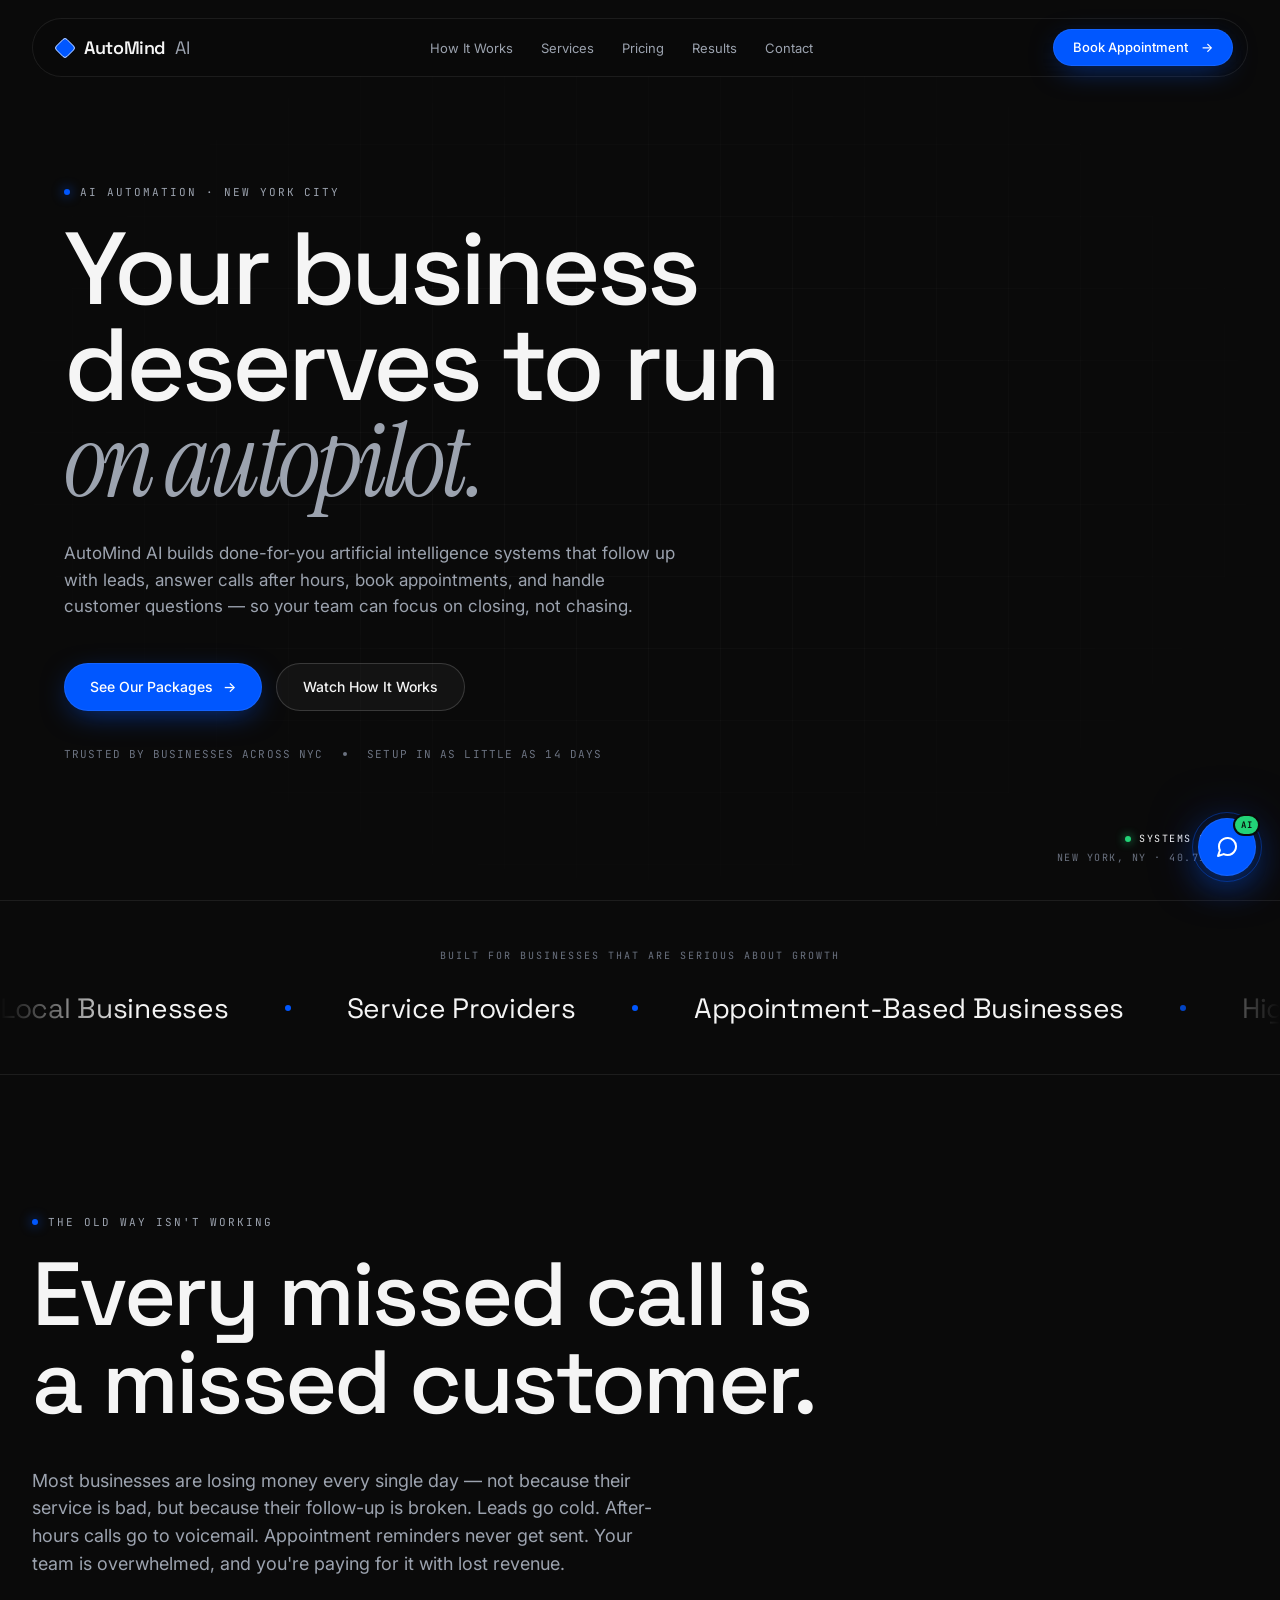
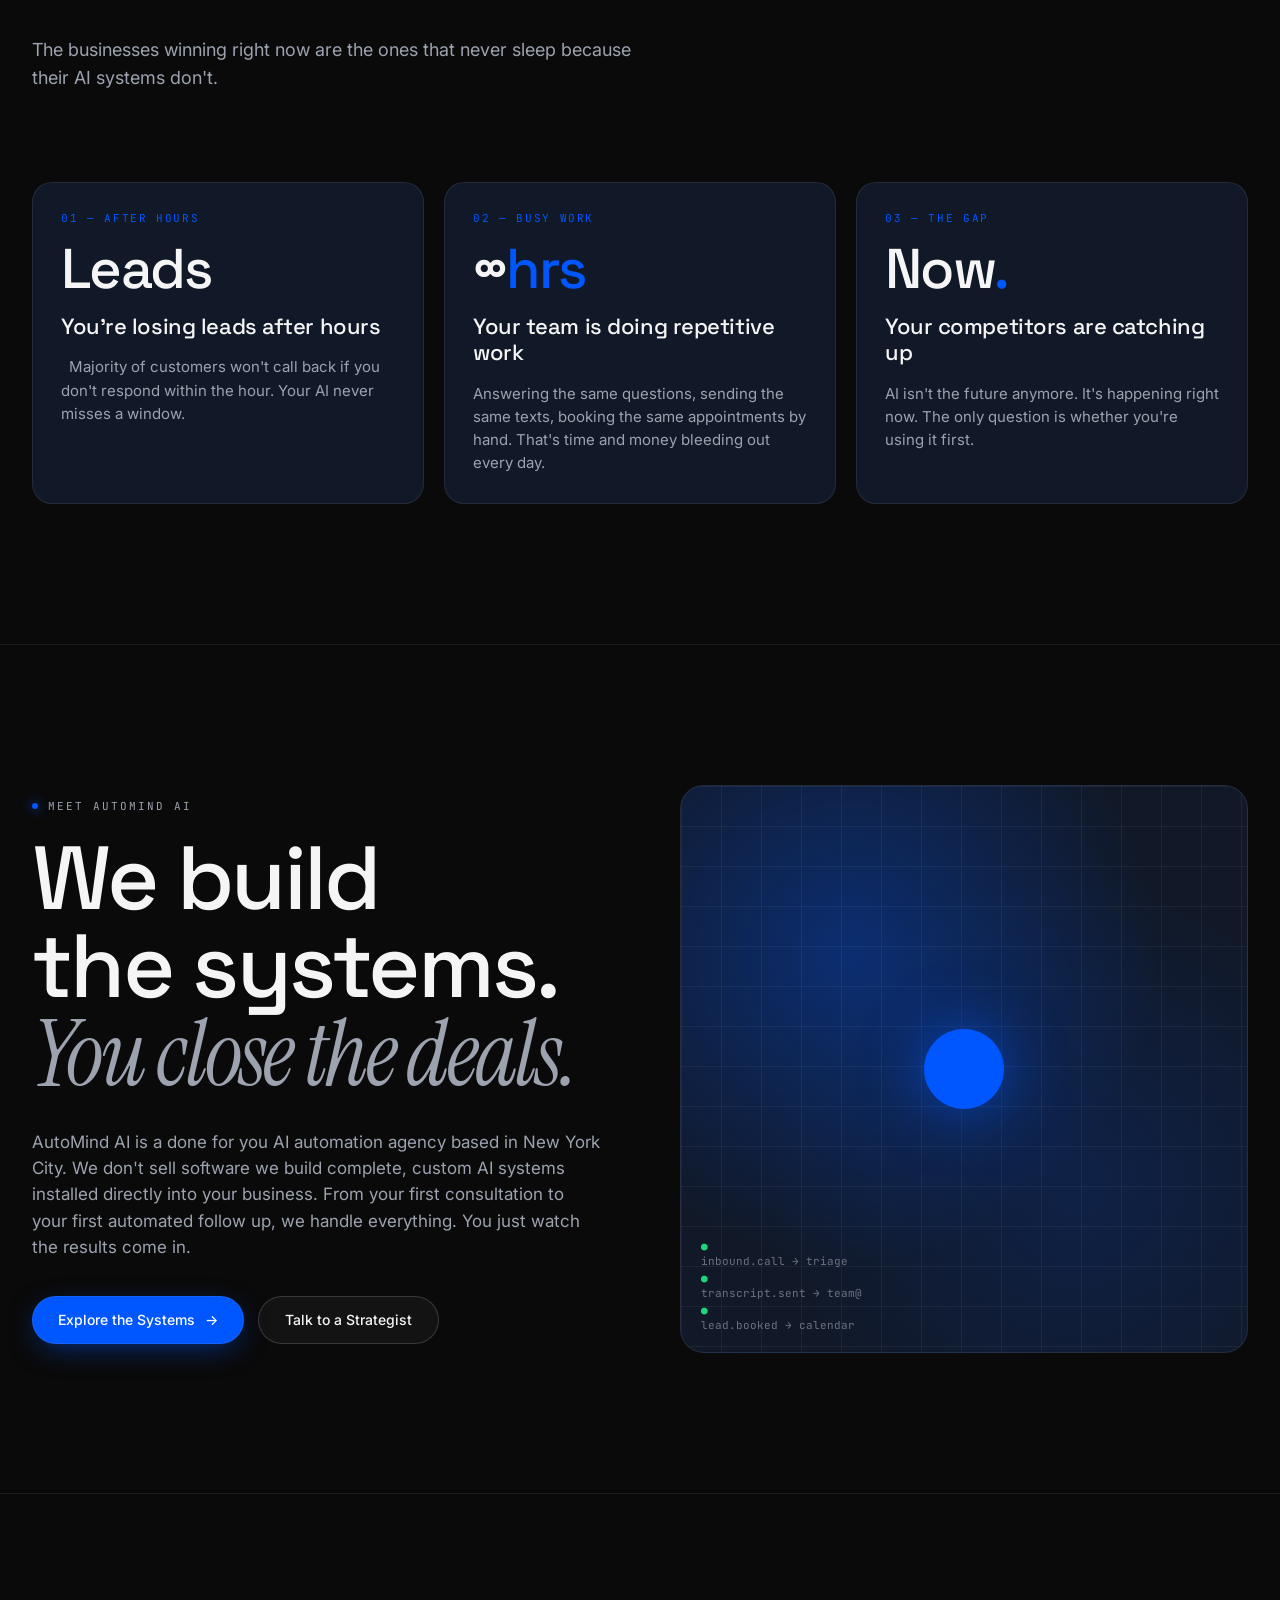
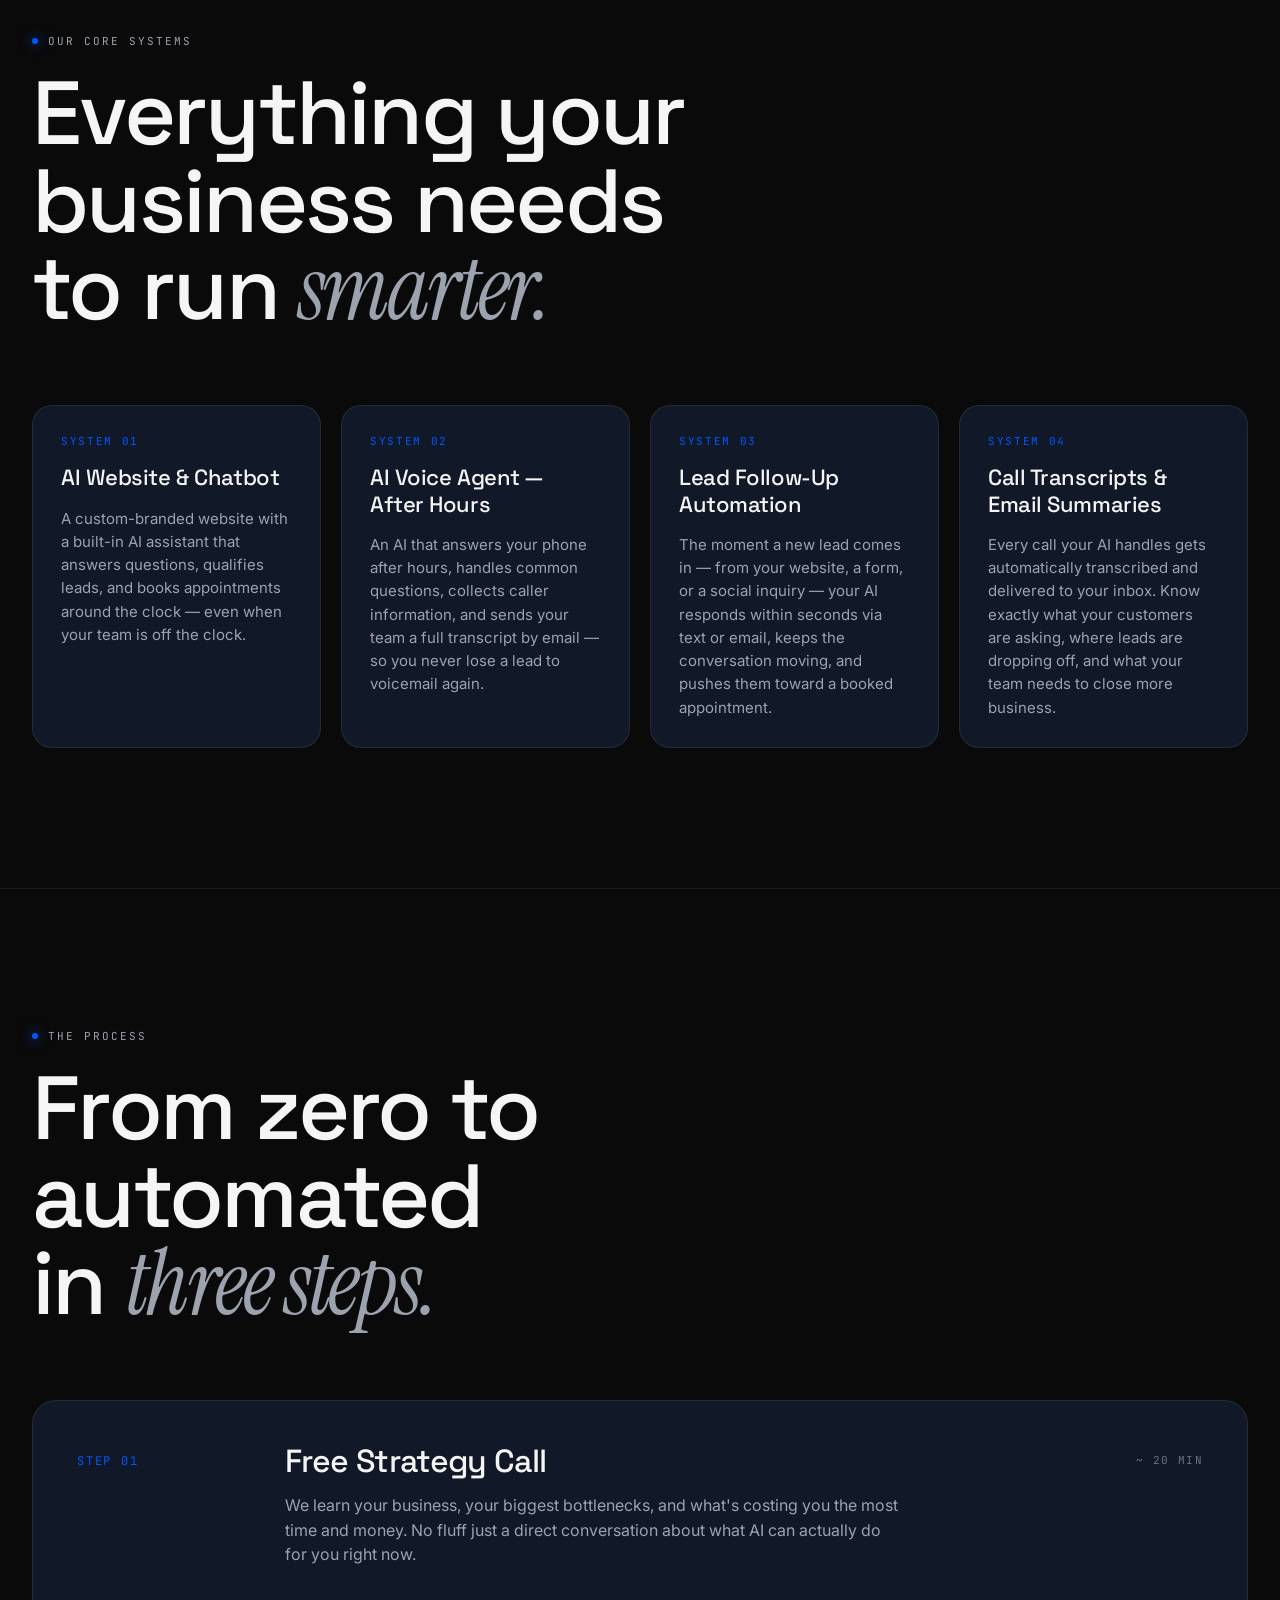
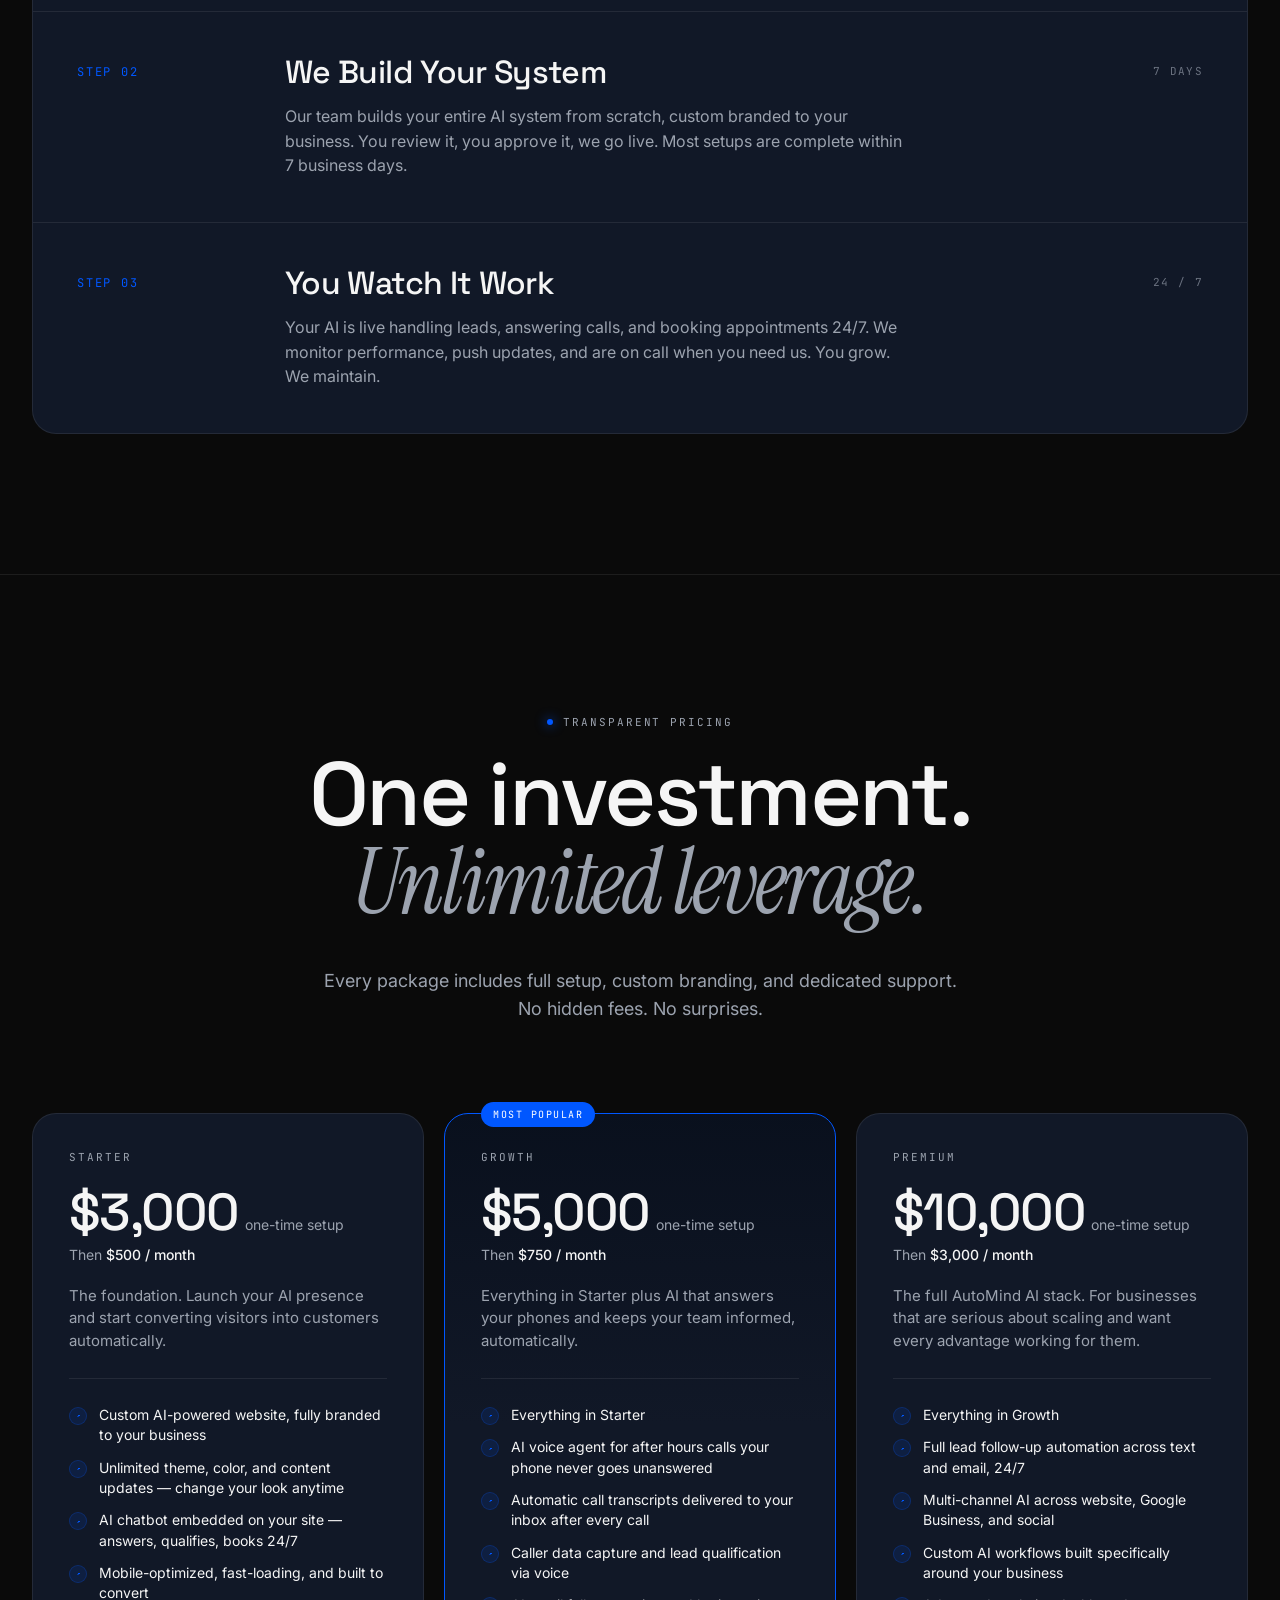
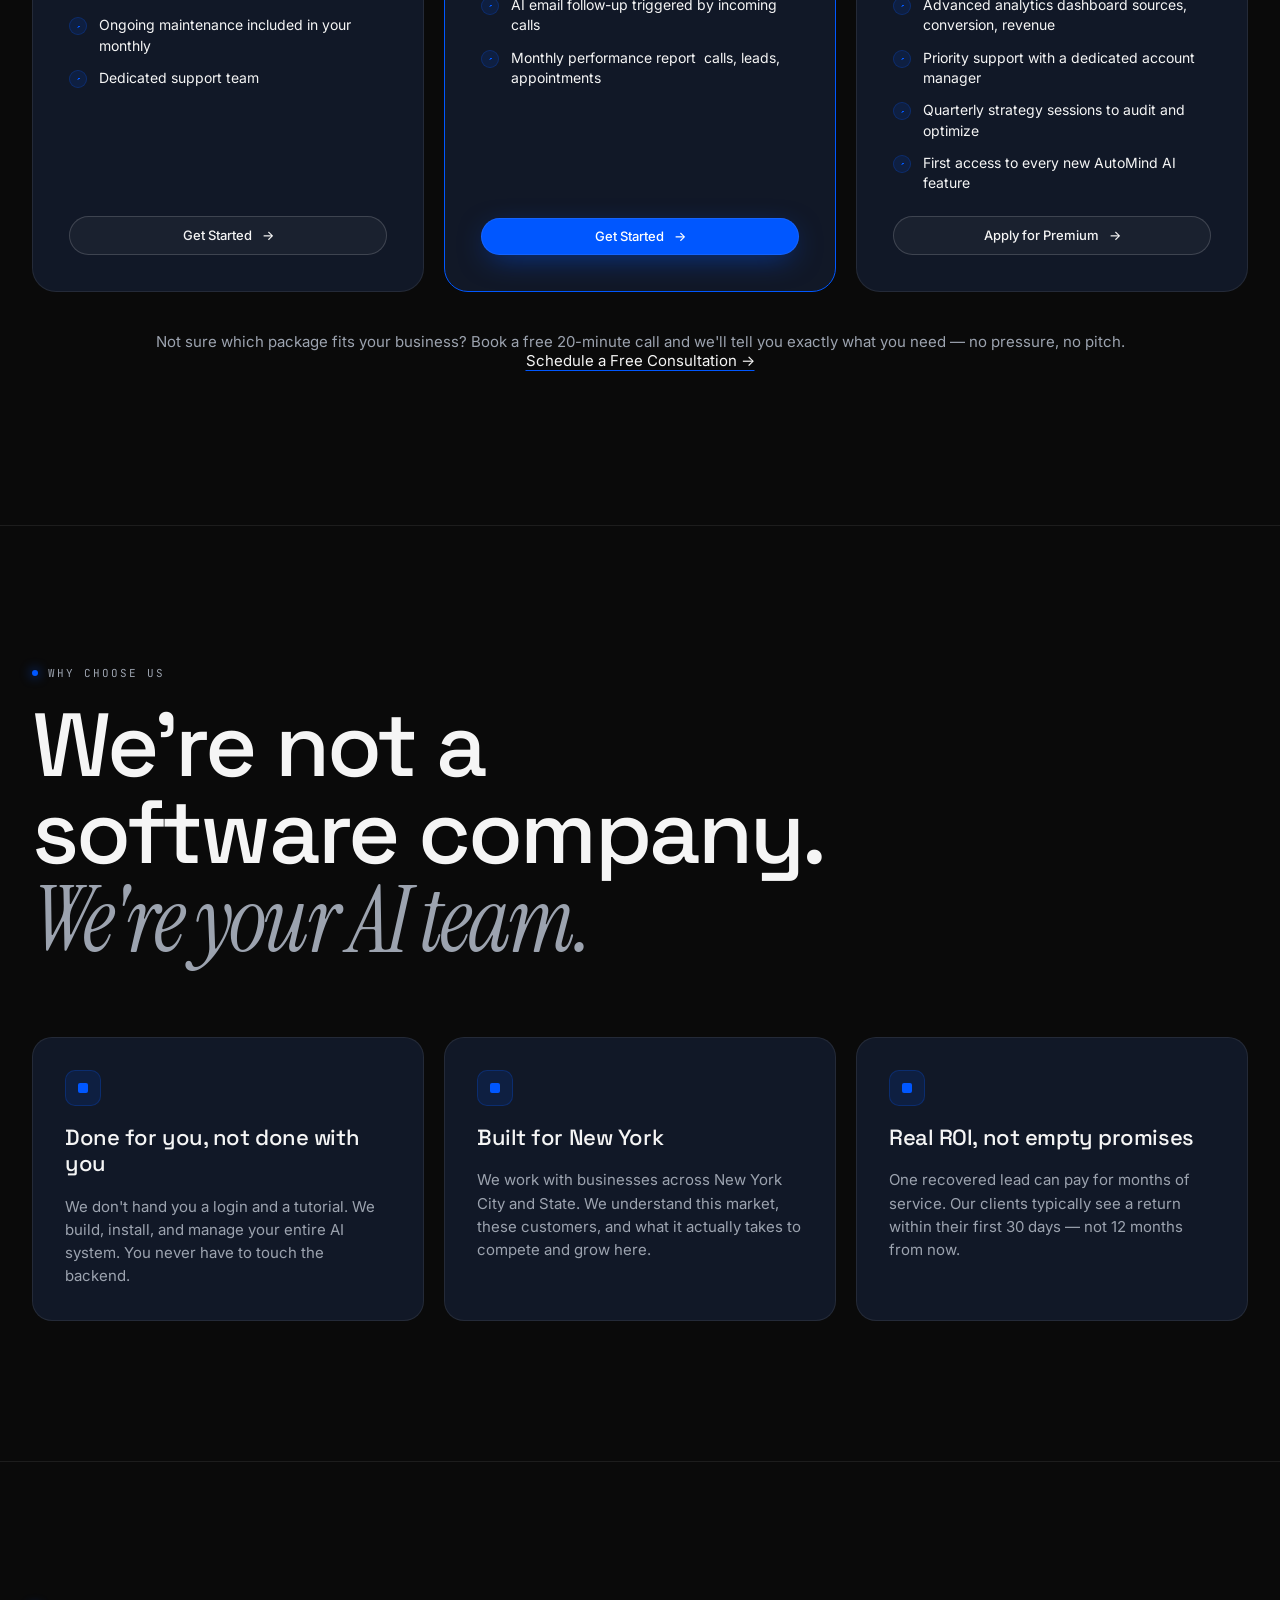
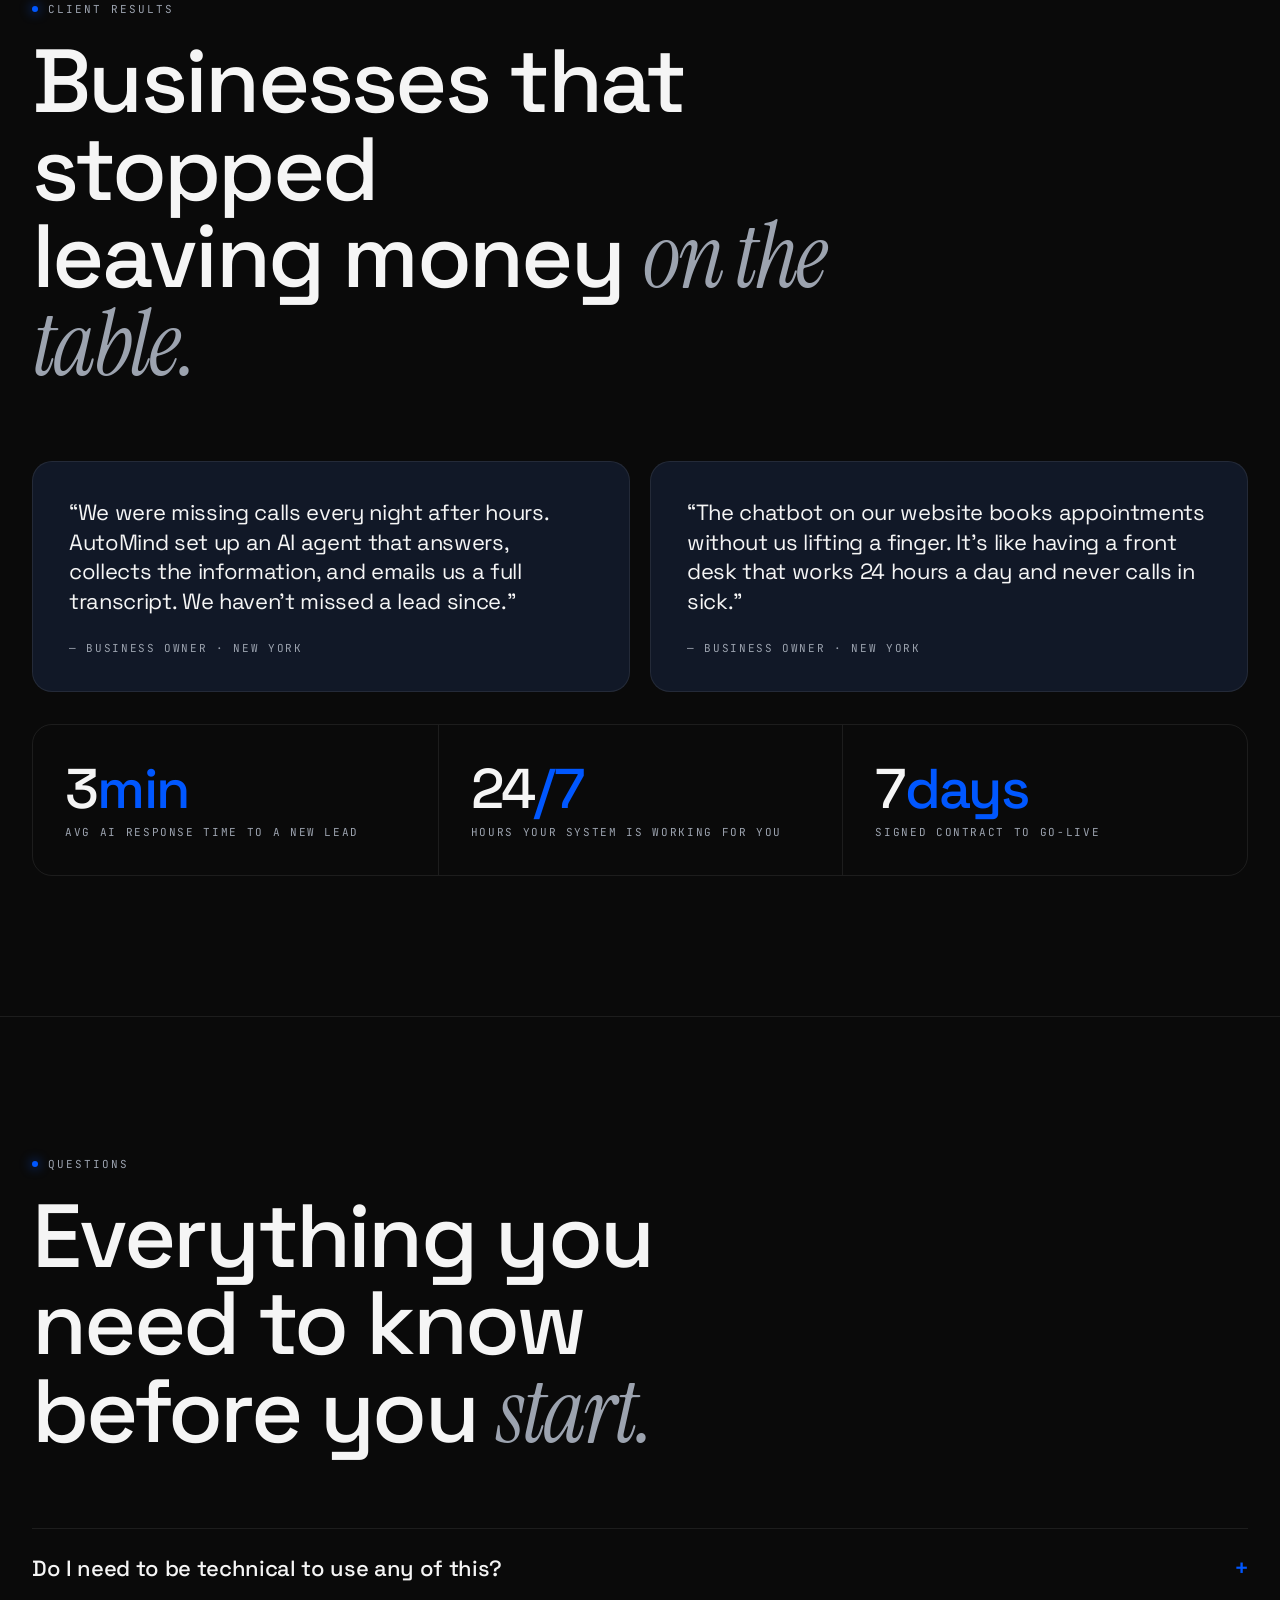
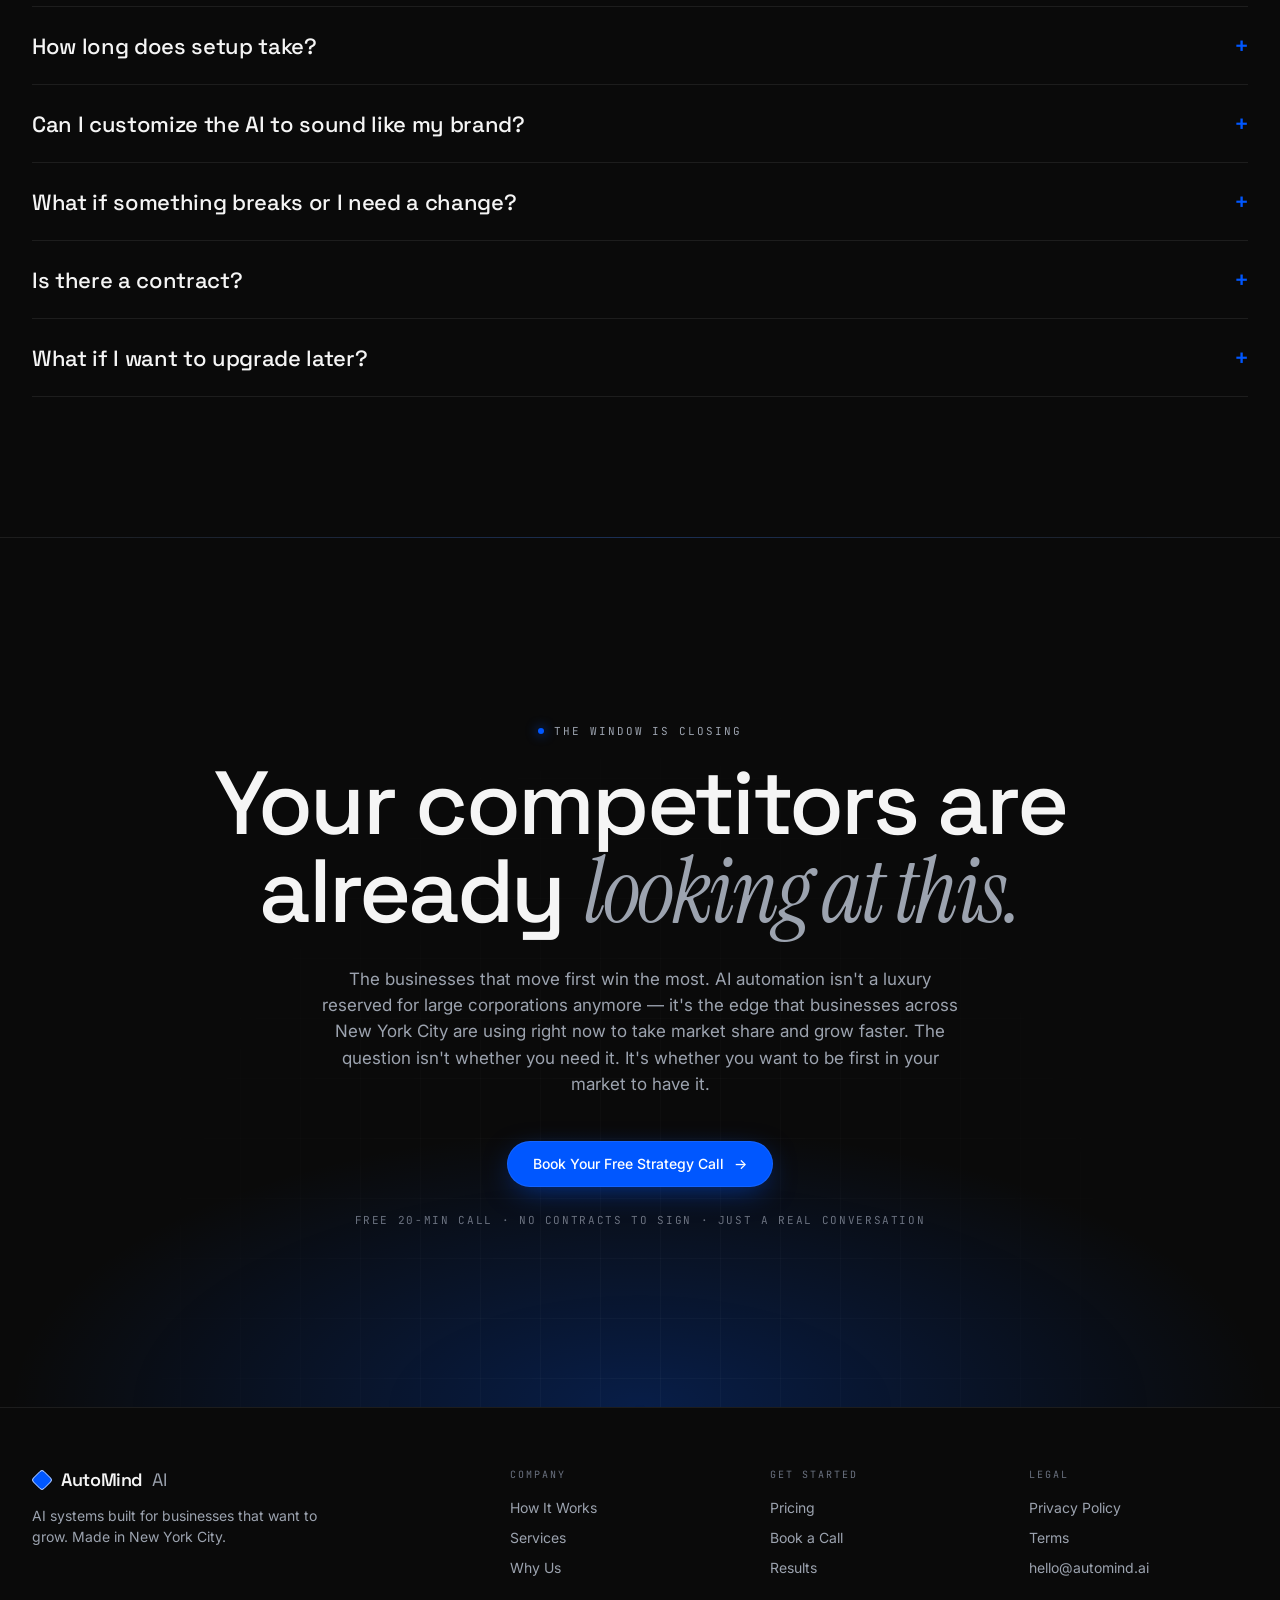
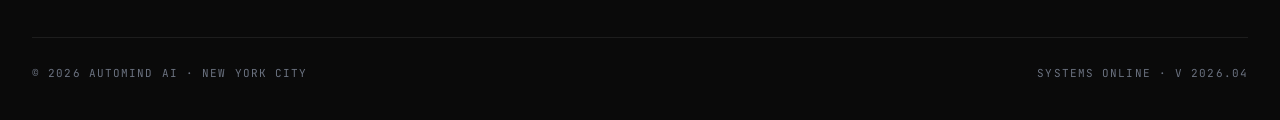
==== commit f34f0e3d: "Update pricing: Starter $500/mo, Growth $750/mo Co-Authored-By: Claude Opus 4.7 <noreply@anthropic.c" ====
--- a/index.html
+++ b/index.html
@@ -3,6 +3,7 @@
 
 <meta charset="utf-8">
 <meta name="viewport" content="width=device-width,initial-scale=1">
+<script>history.scrollRestoration = 'manual'; window.scrollTo(0, 0);</script>
 <title>AutoMind AI — AI systems for businesses that want to grow</title>
 <meta name="description" content="AutoMind AI builds done-for-you artificial intelligence systems for New York City businesses — AI chat, voice agents, and lead follow-up automation.">
 <link rel="preconnect" href="https://fonts.googleapis.com">
@@ -10,6 +11,11 @@
 <link href="https://fonts.googleapis.com/css2?family=Space+Grotesk:wght@400;500;600;700&amp;family=Inter:wght@400;500;600&amp;family=JetBrains+Mono:wght@400;500&amp;family=Instrument+Serif&amp;display=swap" rel="stylesheet">
 <style>
 /* AutoMind AI — shared styles */
+html { scroll-behavior: smooth; }
+body { overflow-anchor: none; cursor: default; }
+* { user-select: none; }
+input, textarea { user-select: text; }
+a, button, [role="button"], .btn, nav a, .nav a { cursor: pointer; }
 :root {
   --bg: #0A0A0A;
   --surface: #111827;
@@ -189,7 +195,7 @@
 @keyframes fadeRise { to { opacity: 1; transform: translateY(0); } }
 </style>
 </head>
-<body data-cc-id="cc-1" style="cursor: crosshair;">
+<body>
 
 <!-- NAV -->
 <nav class="nav">
@@ -202,7 +208,7 @@
       <a href="#results">Results</a>
       <a href="#contact">Contact</a>
     </div>
-    <a href="#contact" class="btn btn-primary" data-cc-id="cc-2" style="" contenteditable="true">Book Appointment&nbsp;<span class="arrow">→</span></a>
+    <a href="#contact" class="btn btn-primary">Book Appointment&nbsp;<span class="arrow">→</span></a>
   </div>
 </nav>
 
@@ -397,7 +403,7 @@
         <span class="name">Starter</span>
         <div>
           <div class="setup">$3,000<span>one-time setup</span></div>
-          <div class="monthly" style="margin-top:8px;">Then <strong>$700 / month</strong></div>
+          <div class="monthly" style="margin-top:8px;">Then <strong>$500 / month</strong></div>
         </div>
         <div class="tagline">The foundation. Launch your AI presence and start converting visitors into customers automatically.</div>
         <div class="divider"></div>
@@ -417,7 +423,7 @@
         <span class="name">Growth</span>
         <div>
           <div class="setup">$5,000<span>one-time setup</span></div>
-          <div class="monthly" style="margin-top:8px;">Then <strong>$1,000 / month</strong></div>
+          <div class="monthly" style="margin-top:8px;">Then <strong>$750 / month</strong></div>
         </div>
         <div class="tagline" data-cc-id="cc-14" style="">Everything in Starter plus AI that answers your phones and keeps your team informed, automatically.</div>
         <div class="divider"></div>
@@ -654,6 +660,11 @@
   .chat-send:disabled { opacity: 0.35; cursor: not-allowed; }
   .chat-send svg { width: 18px; height: 18px; stroke: #fff; fill: none; stroke-width: 2.2; stroke-linecap: round; stroke-linejoin: round; }
   .chat-foot { padding: 0 18px 12px; font-family: var(--font-mono); font-size: 9px; letter-spacing: 0.12em; text-transform: uppercase; color: var(--text-dim); text-align: center; }
+
+  /* Cursor overrides — must come last to beat any prior rule */
+  *, *::before, *::after { cursor: default !important; }
+  a, button, [role="button"], .btn, .cta, nav a, input[type="submit"], label { cursor: pointer !important; }
+  input, textarea { cursor: text !important; }
 </style>
 
 <button class="chat-fab" id="chatFab" aria-label="Open chat">
@@ -701,8 +712,8 @@
   const SYSTEM = `You are the AutoMind AI website assistant. AutoMind AI is a done-for-you AI automation agency based in New York City that builds custom AI systems for businesses.
 
 Packages:
-- Starter: $3,000 setup + $700/mo — AI-powered website with built-in chatbot, ongoing maintenance, dedicated support.
-- Growth (Most Popular): $5,000 setup + $1,000/mo — Everything in Starter + AI voice agent for after-hours calls, automatic call transcripts emailed to the team, voice lead qualification, monthly reports.
+- Starter: $3,000 setup + $500/mo — AI-powered website with built-in chatbot, ongoing maintenance, dedicated support.
+- Growth (Most Popular): $5,000 setup + $750/mo — Everything in Starter + AI voice agent for after-hours calls, automatic call transcripts emailed to the team, voice lead qualification, monthly reports.
 - Premium: $10,000 setup + $3,000/mo — Everything in Growth + full multi-channel lead follow-up (text/email), custom AI workflows, advanced analytics, dedicated account manager, quarterly strategy sessions.
 
 Setup typically takes 7 business days (up to 14 for Premium). Month-to-month after an initial 3-month commitment. Unlimited updates and maintenance included.
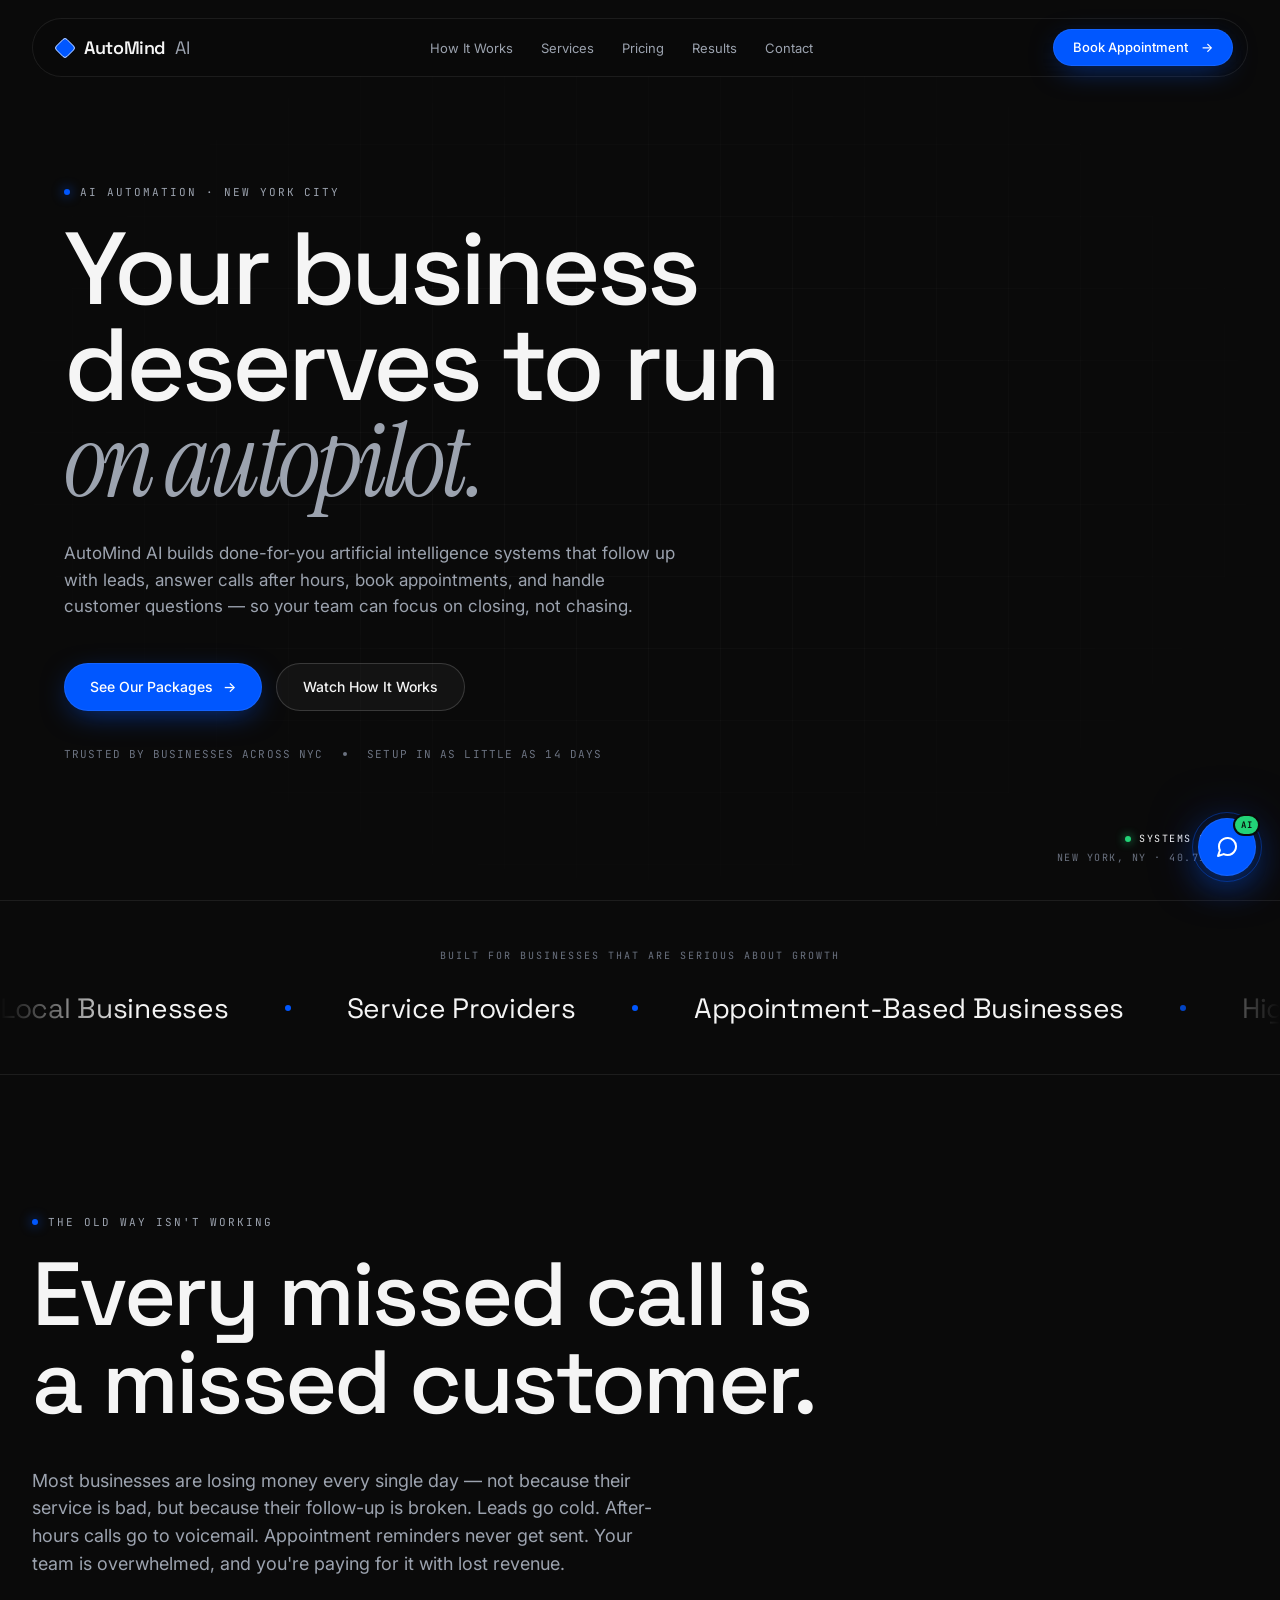
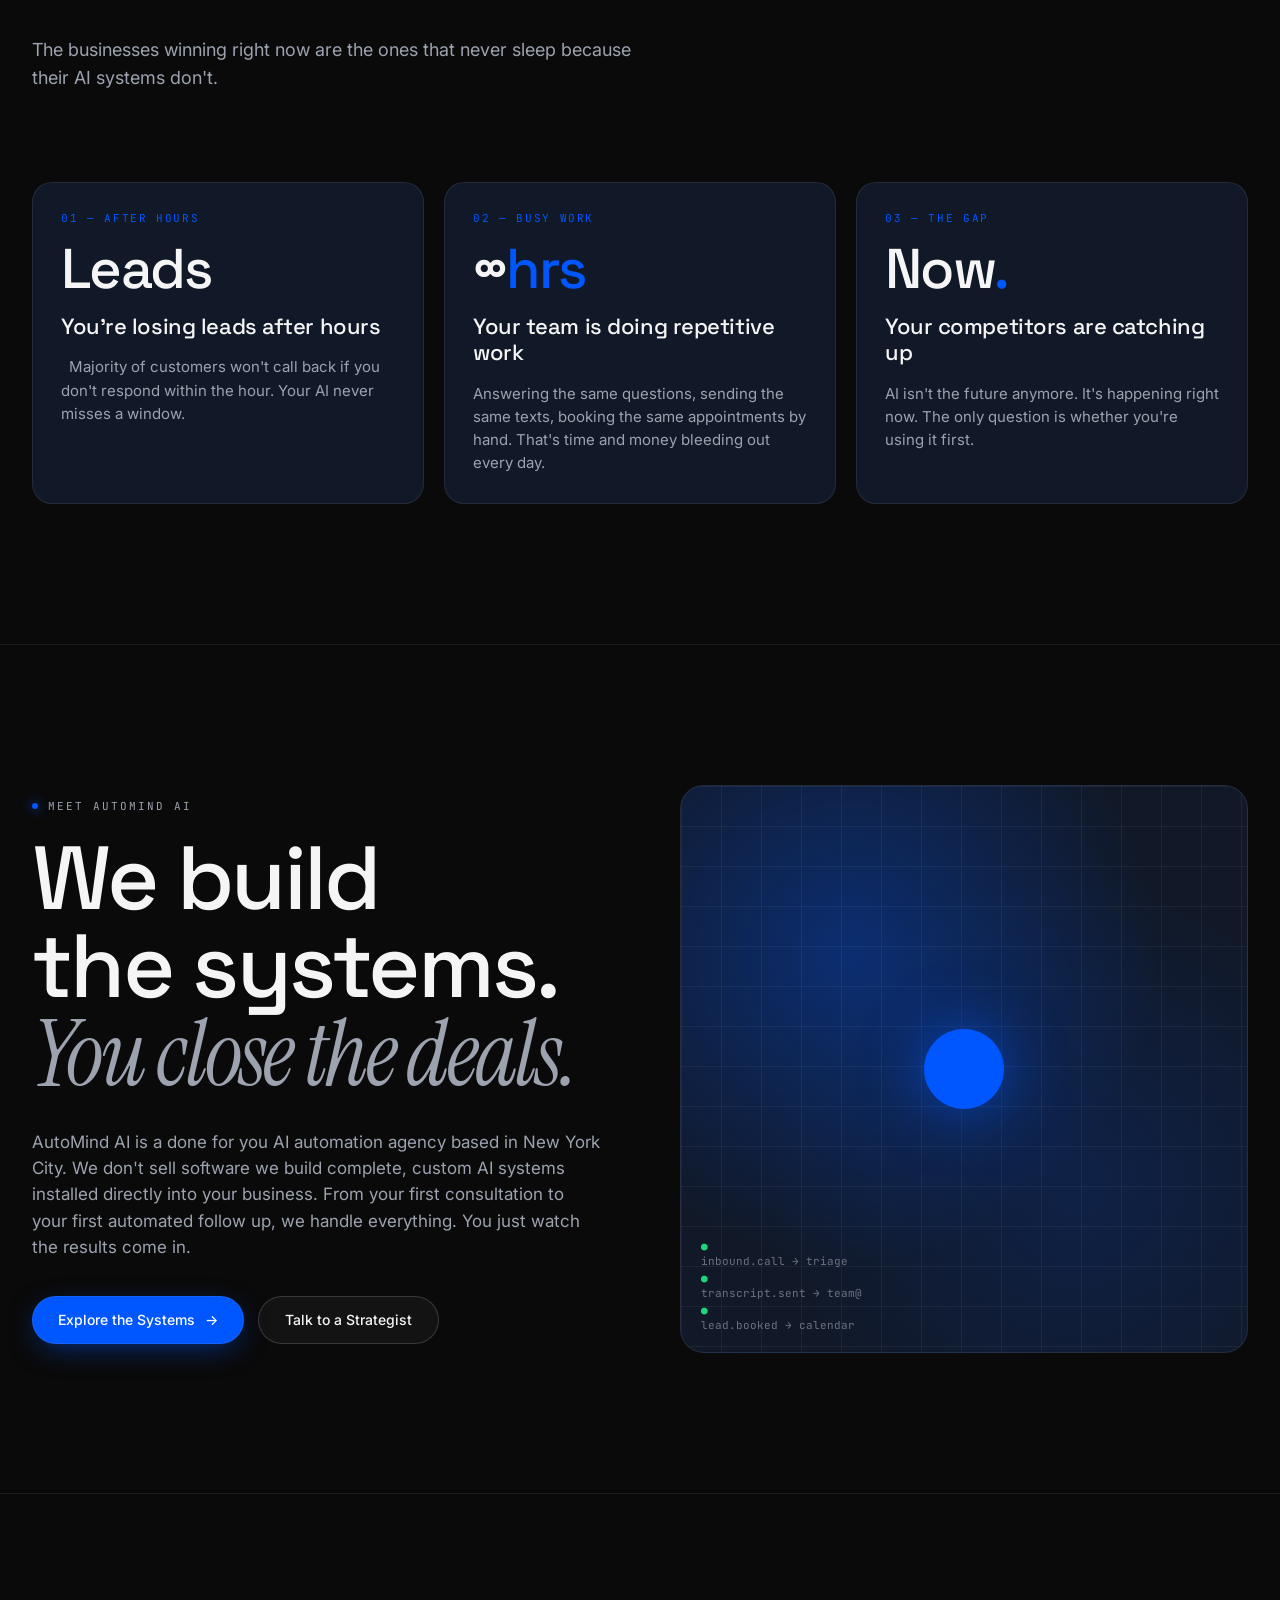
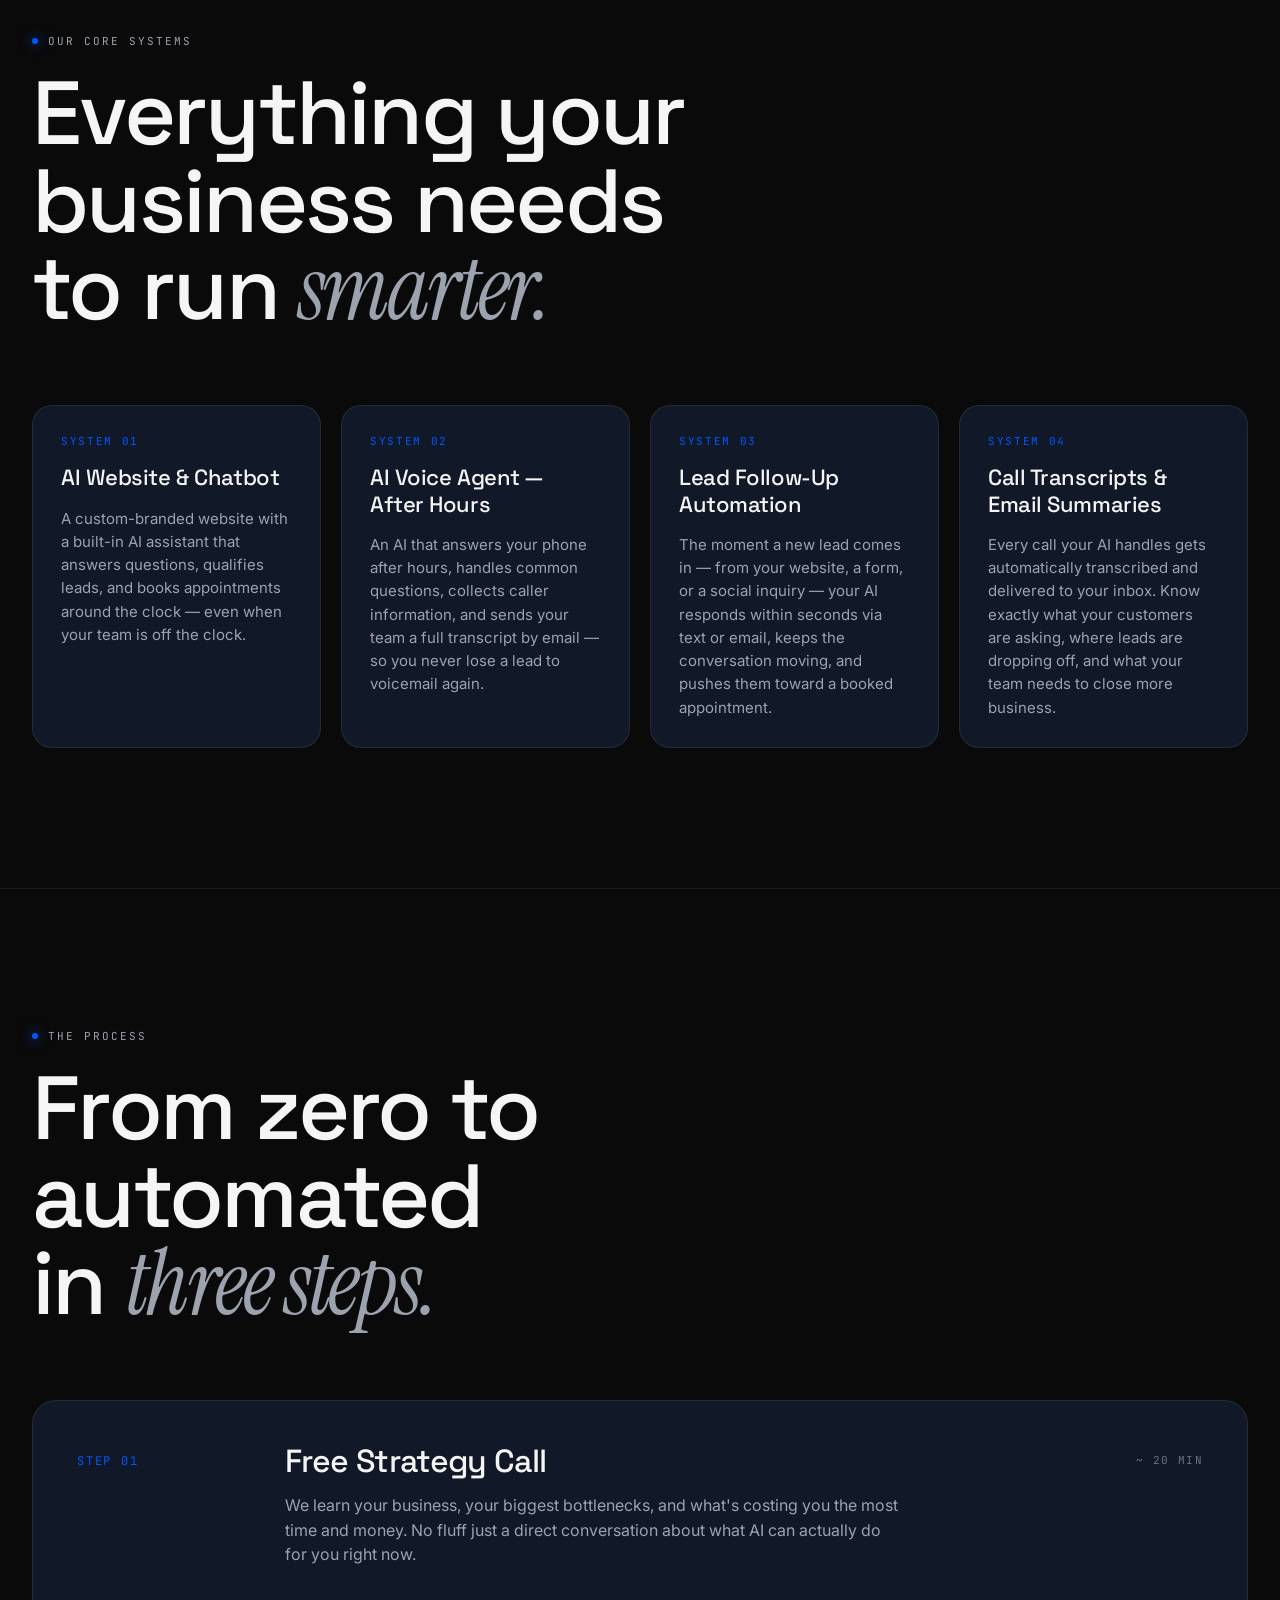
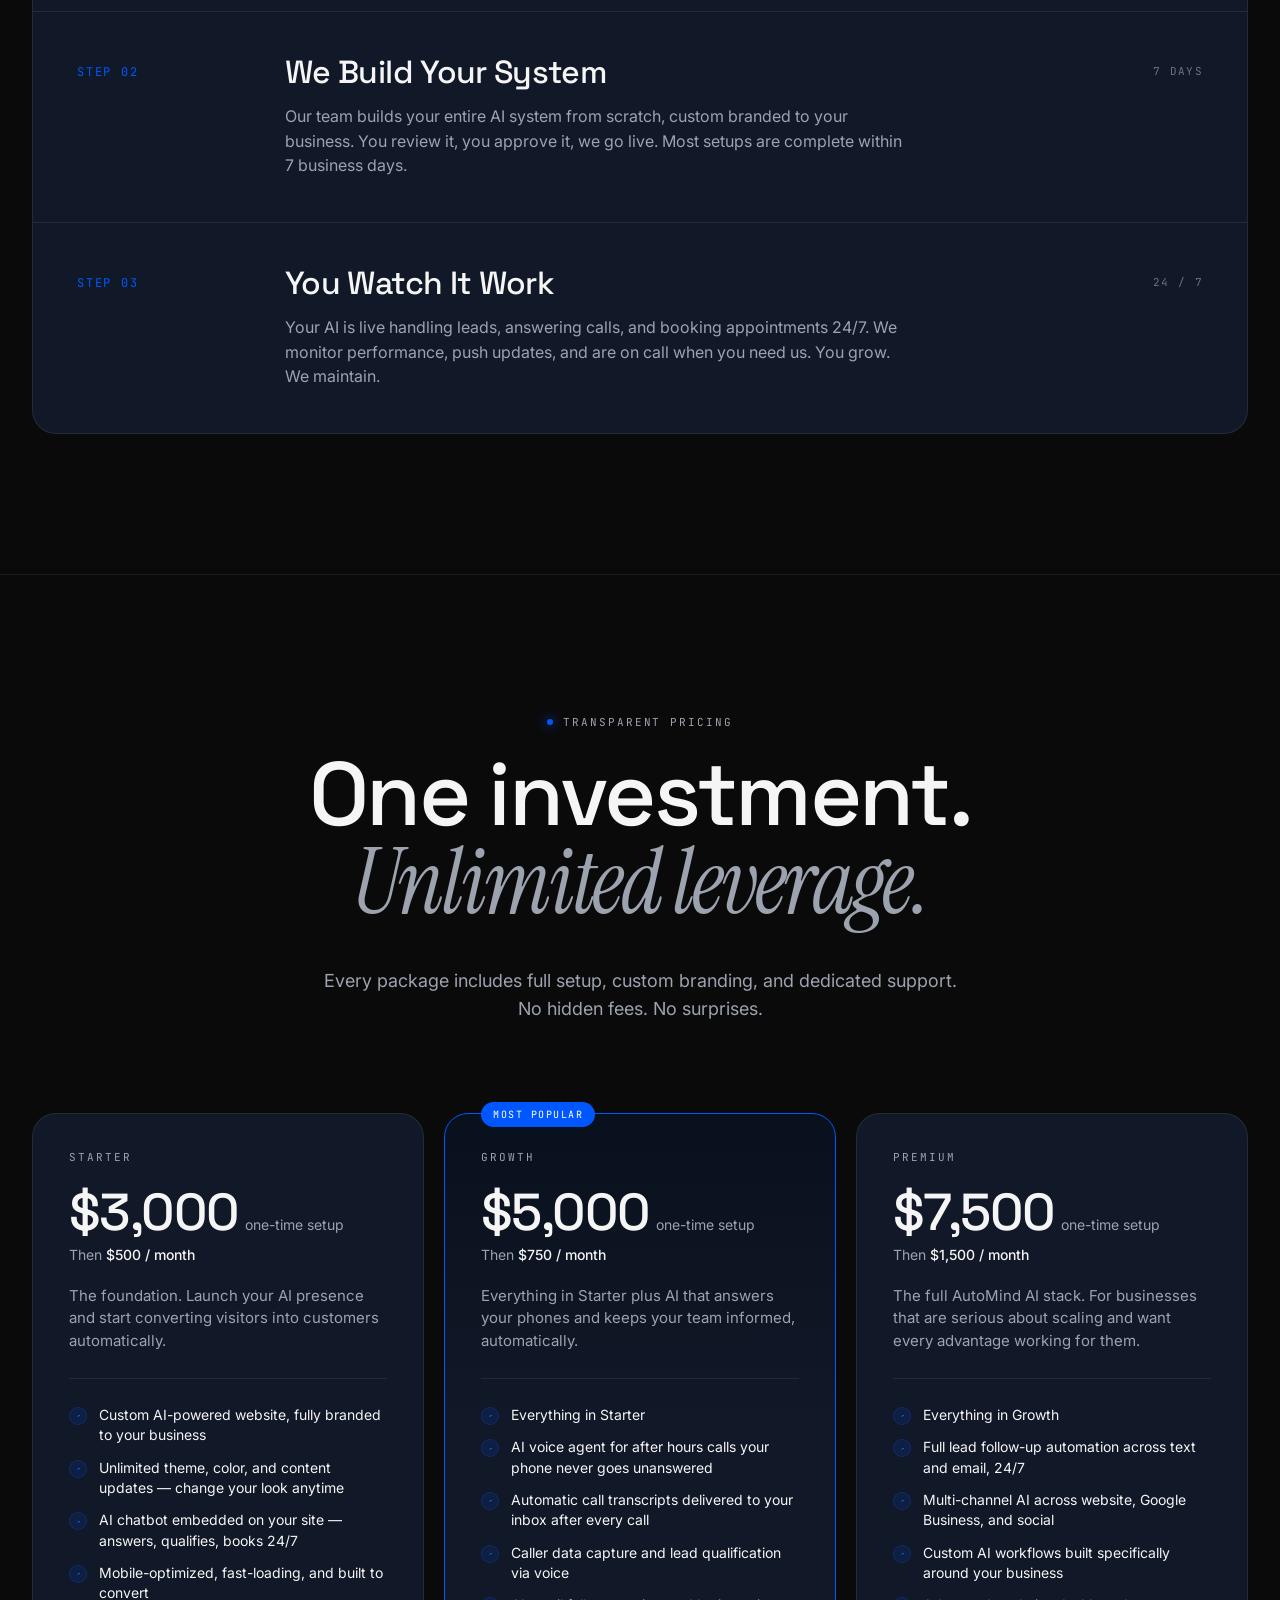
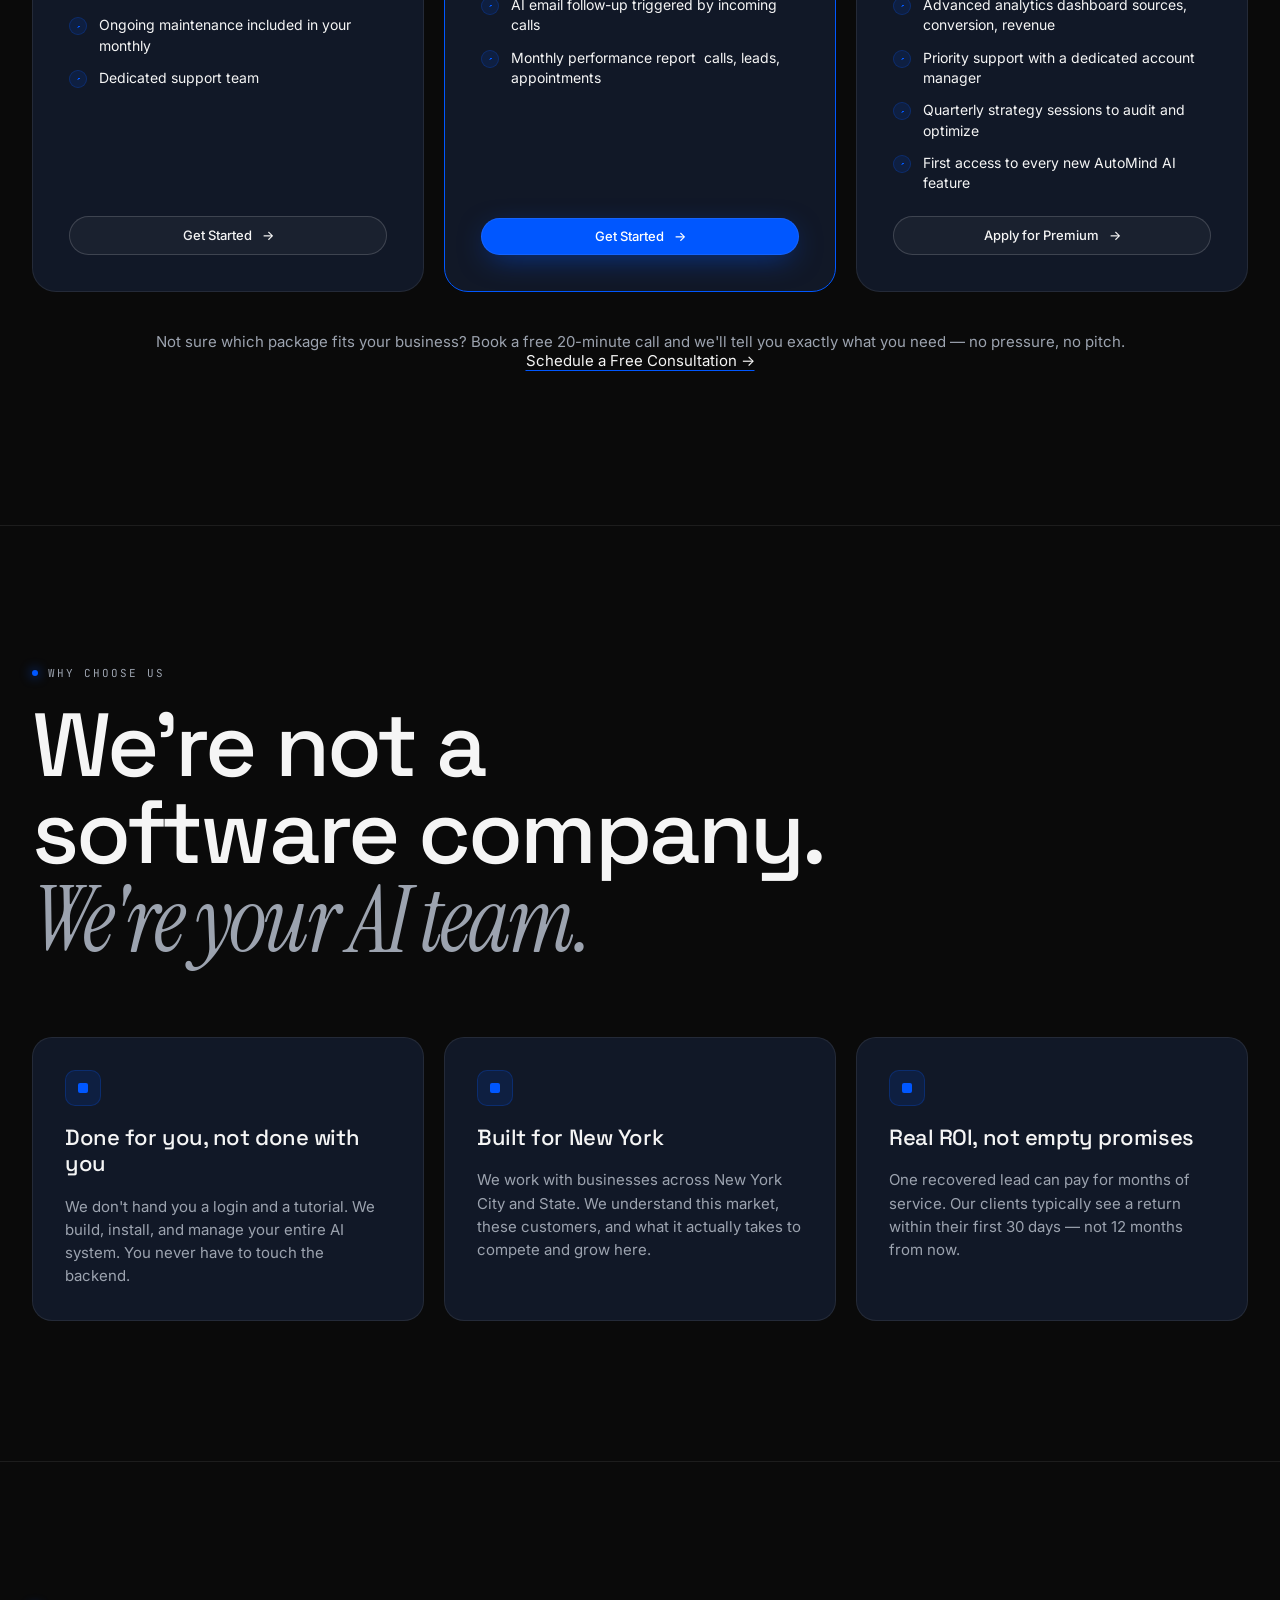
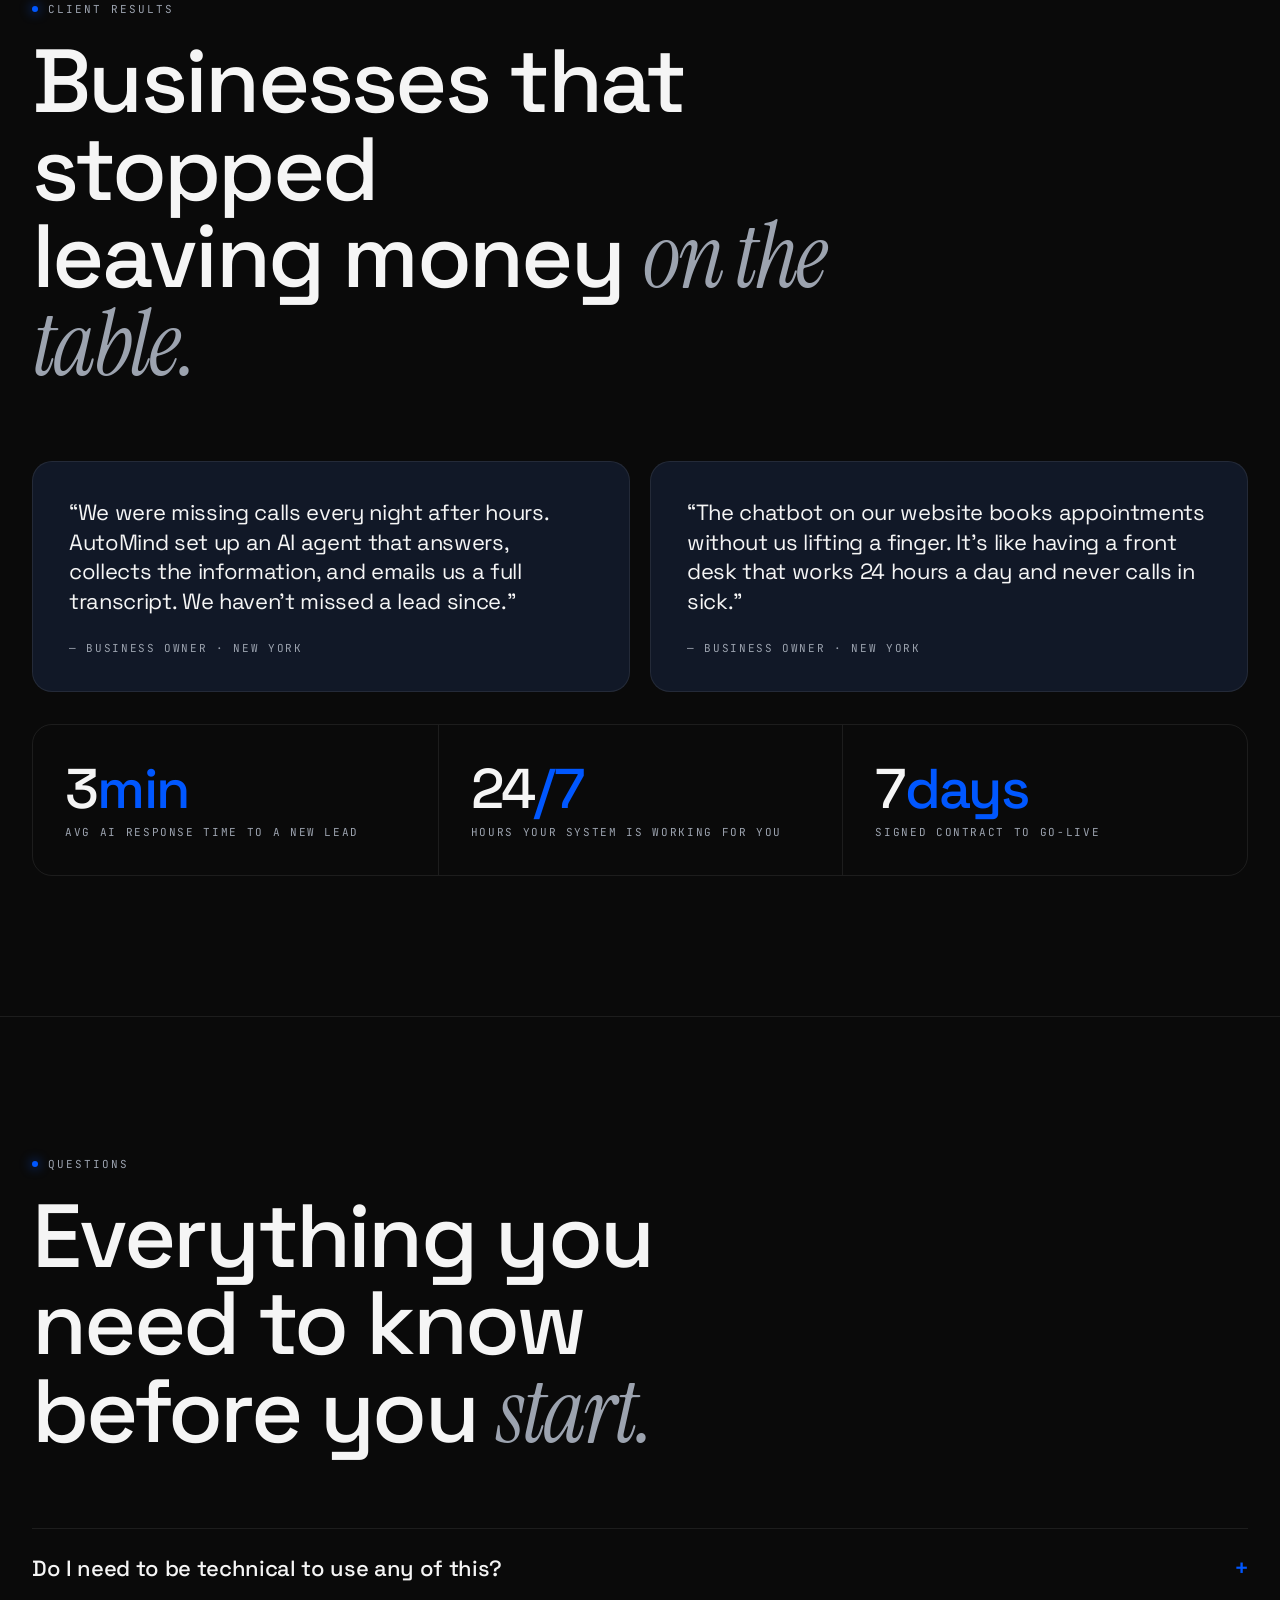
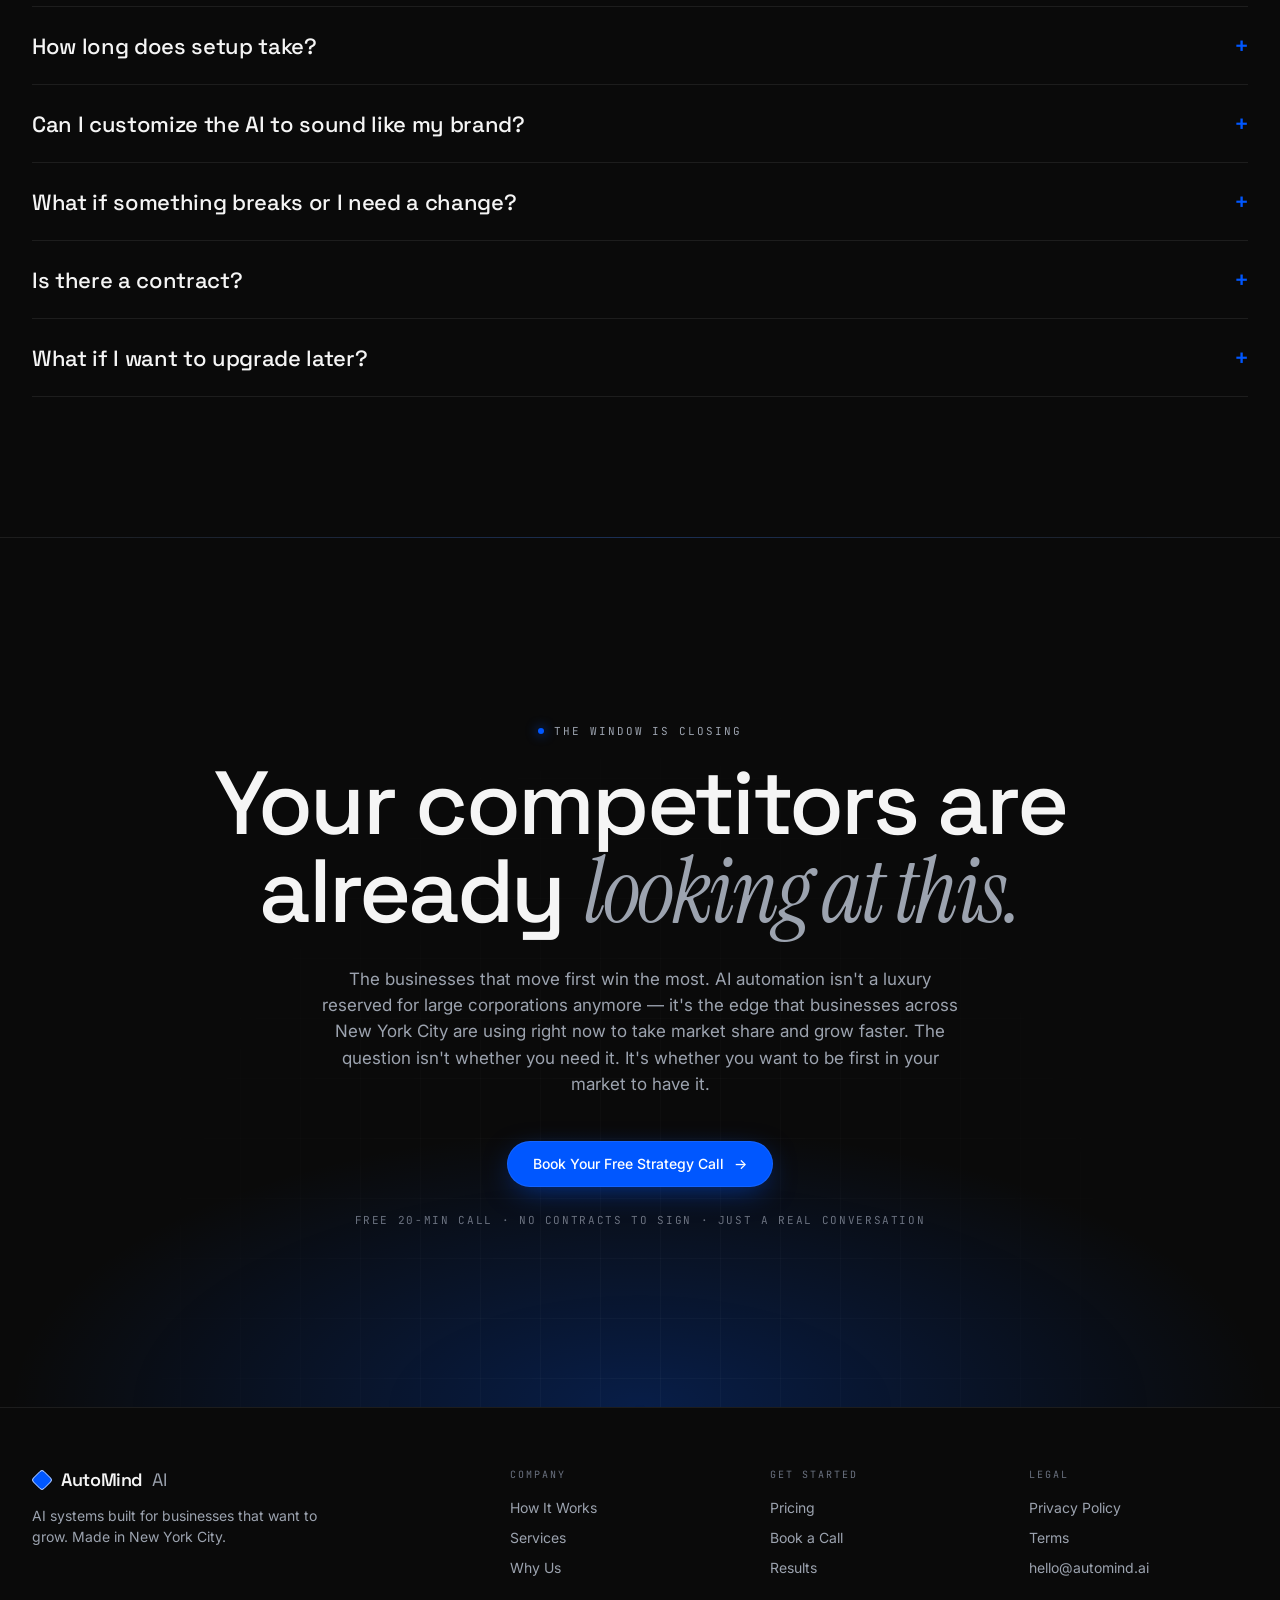
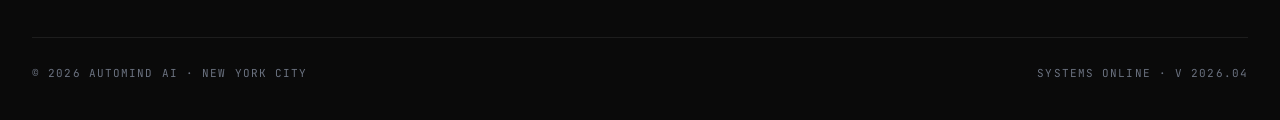
==== commit f6f5c47e: "Update Premium pricing: $7,500 setup + $1,500/mo Co-Authored-By: Claude Opus 4.7 <noreply@anthropic." ====
--- a/index.html
+++ b/index.html
@@ -3,7 +3,12 @@
 
 <meta charset="utf-8">
 <meta name="viewport" content="width=device-width,initial-scale=1">
-<script>history.scrollRestoration = 'manual'; window.scrollTo(0, 0);</script>
+<script>
+  history.scrollRestoration = 'manual';
+  if (location.hash) history.replaceState(null, '', location.pathname + location.search);
+  window.scrollTo(0, 0);
+  window.addEventListener('load', function () { window.scrollTo(0, 0); });
+</script>
 <title>AutoMind AI — AI systems for businesses that want to grow</title>
 <meta name="description" content="AutoMind AI builds done-for-you artificial intelligence systems for New York City businesses — AI chat, voice agents, and lead follow-up automation.">
 <link rel="preconnect" href="https://fonts.googleapis.com">
@@ -441,8 +446,8 @@
       <div class="price-card">
         <span class="name">Premium</span>
         <div>
-          <div class="setup">$10,000<span>one-time setup</span></div>
-          <div class="monthly" style="margin-top:8px;">Then <strong>$3,000 / month</strong></div>
+          <div class="setup">$7,500<span>one-time setup</span></div>
+          <div class="monthly" style="margin-top:8px;">Then <strong>$1,500 / month</strong></div>
         </div>
         <div class="tagline">The full AutoMind AI stack. For businesses that are serious about scaling and want every advantage working for them.</div>
         <div class="divider"></div>
@@ -714,7 +719,7 @@
 Packages:
 - Starter: $3,000 setup + $500/mo — AI-powered website with built-in chatbot, ongoing maintenance, dedicated support.
 - Growth (Most Popular): $5,000 setup + $750/mo — Everything in Starter + AI voice agent for after-hours calls, automatic call transcripts emailed to the team, voice lead qualification, monthly reports.
-- Premium: $10,000 setup + $3,000/mo — Everything in Growth + full multi-channel lead follow-up (text/email), custom AI workflows, advanced analytics, dedicated account manager, quarterly strategy sessions.
+- Premium: $7,500 setup + $1,500/mo — Everything in Growth + full multi-channel lead follow-up (text/email), custom AI workflows, advanced analytics, dedicated account manager, quarterly strategy sessions.
 
 Setup typically takes 7 business days (up to 14 for Premium). Month-to-month after an initial 3-month commitment. Unlimited updates and maintenance included.
 
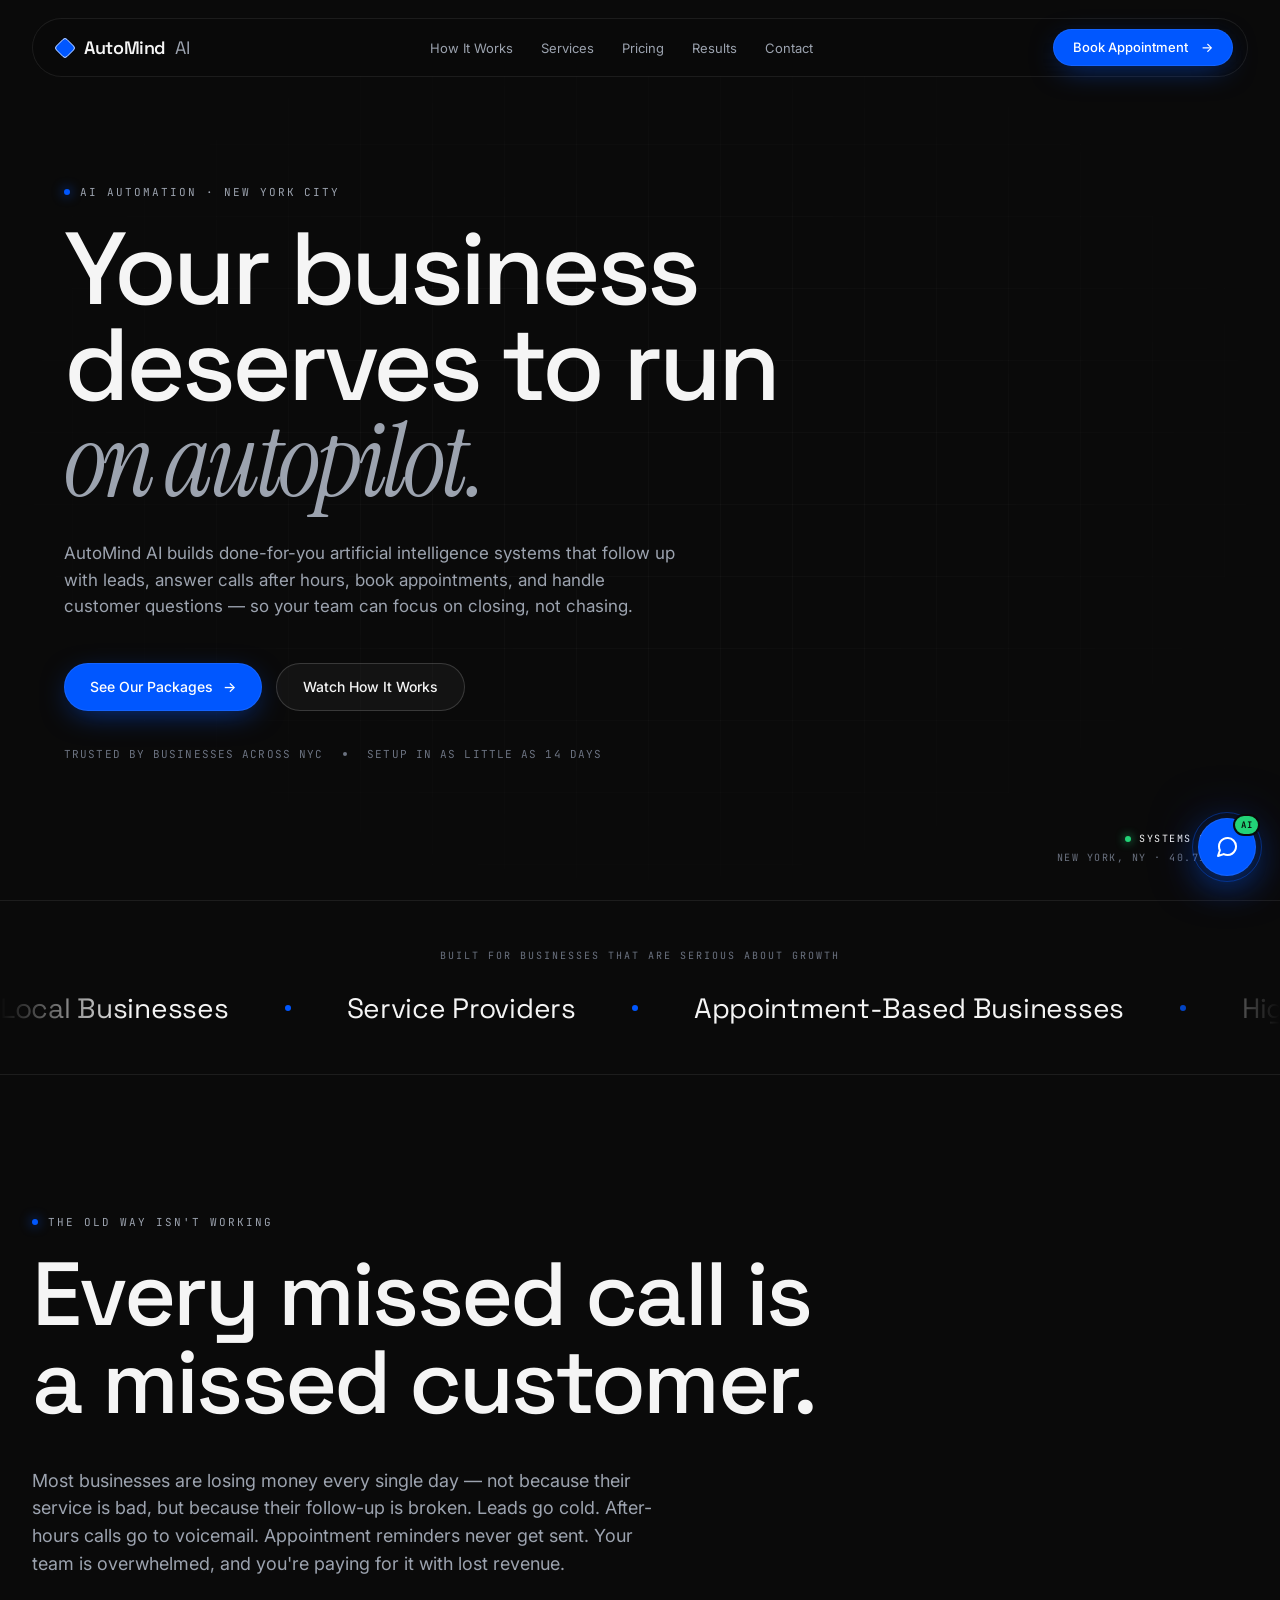
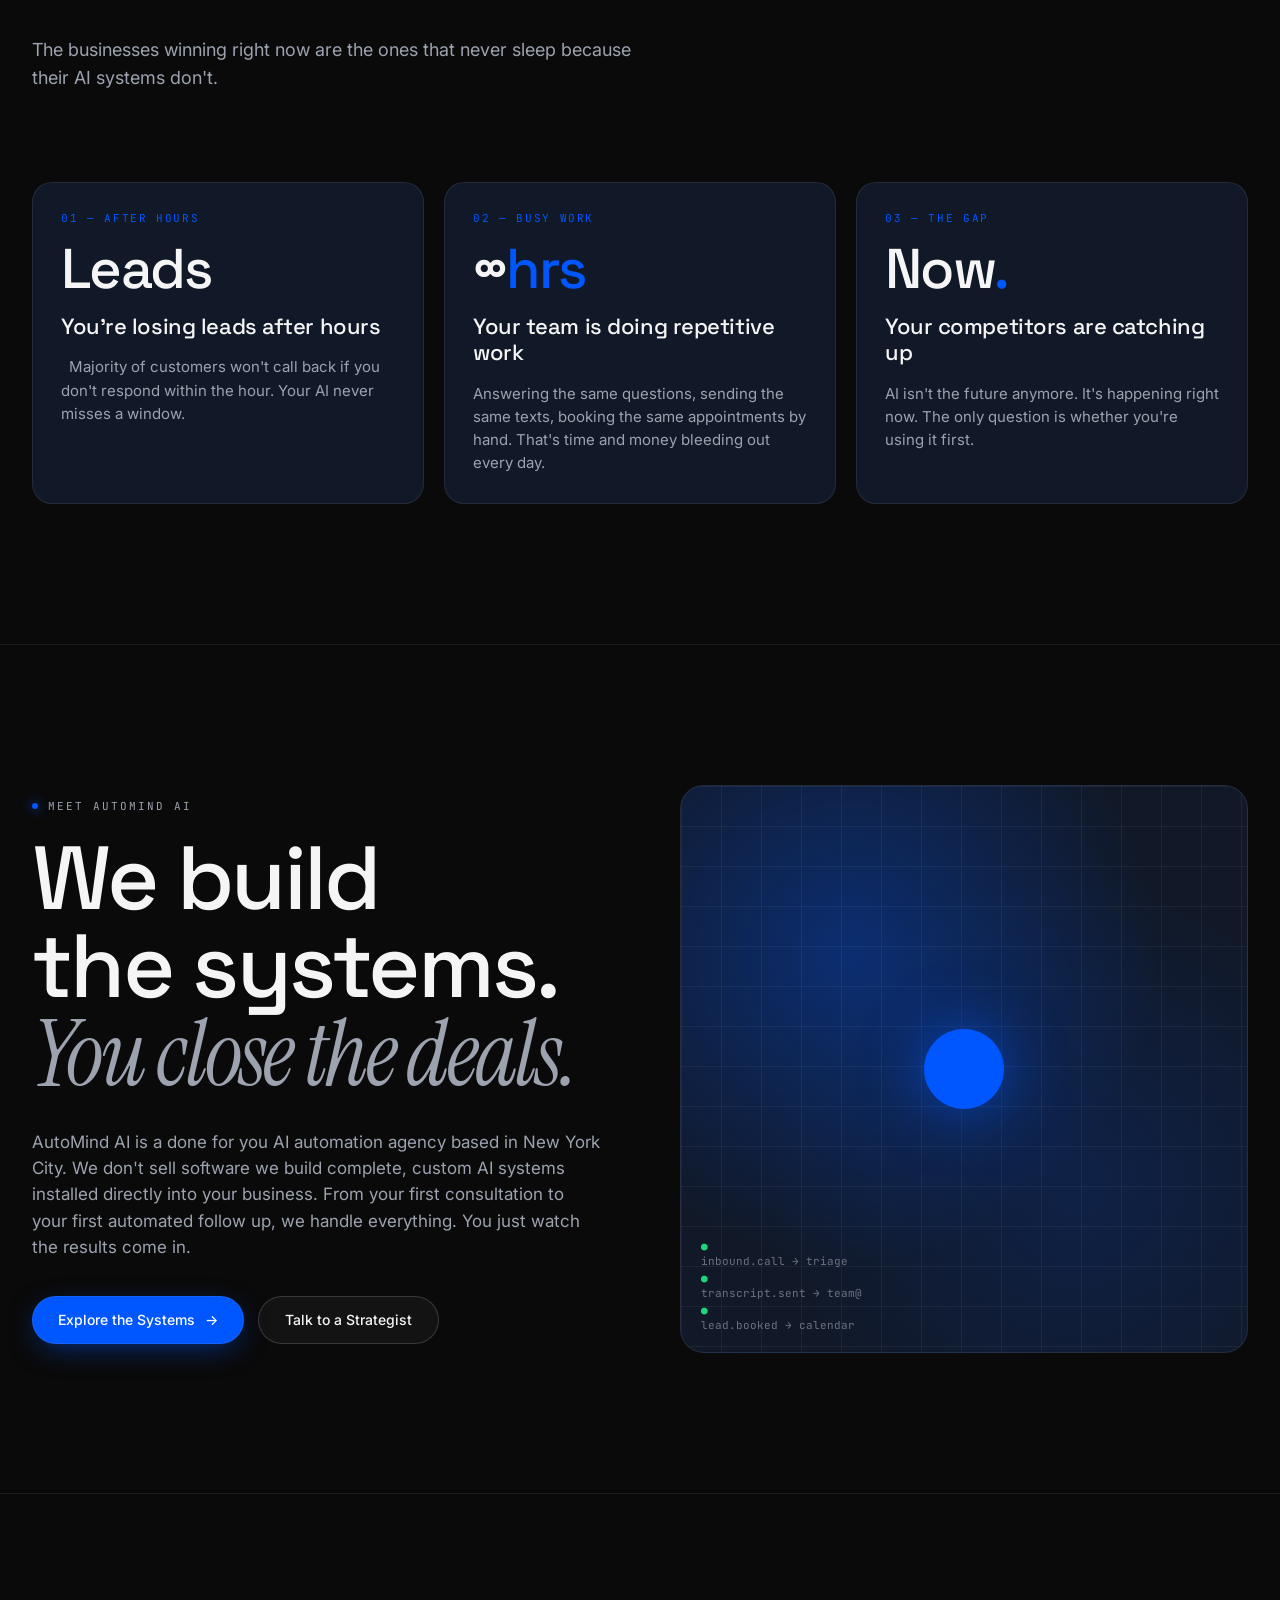
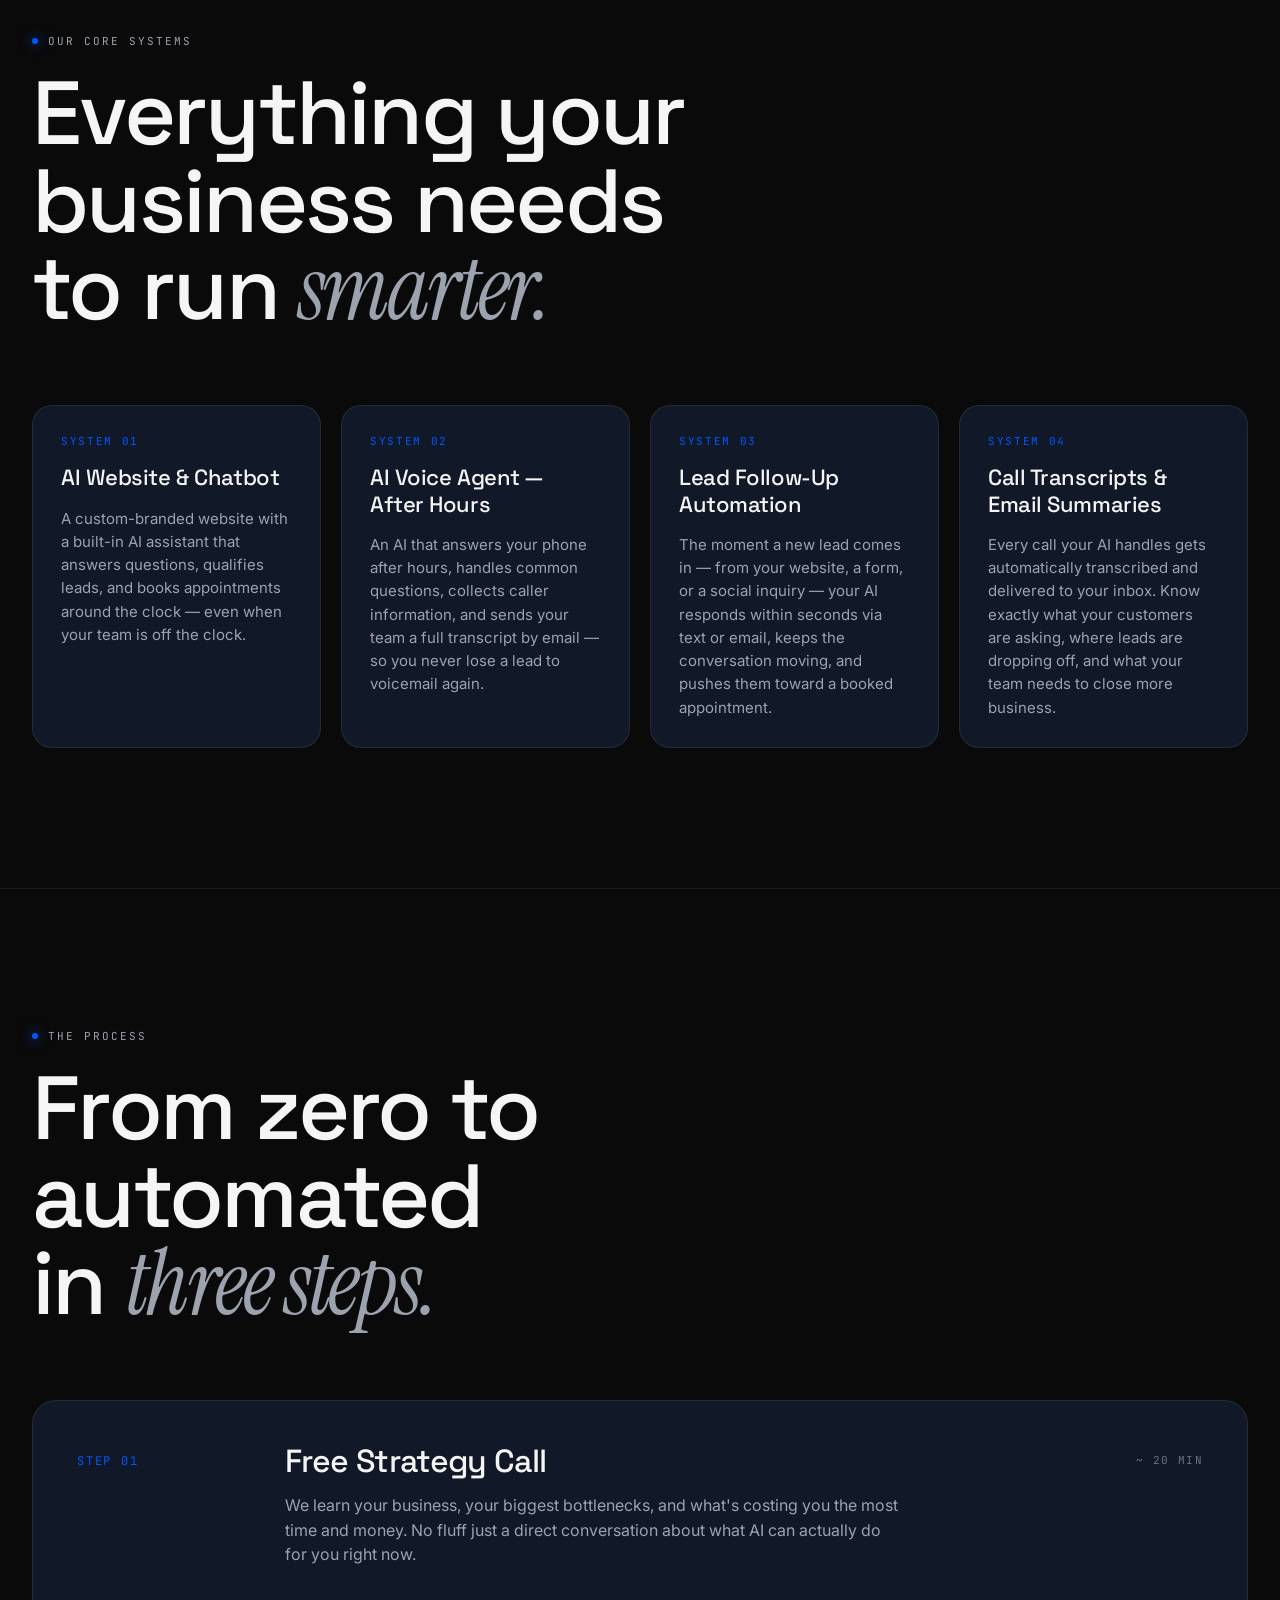
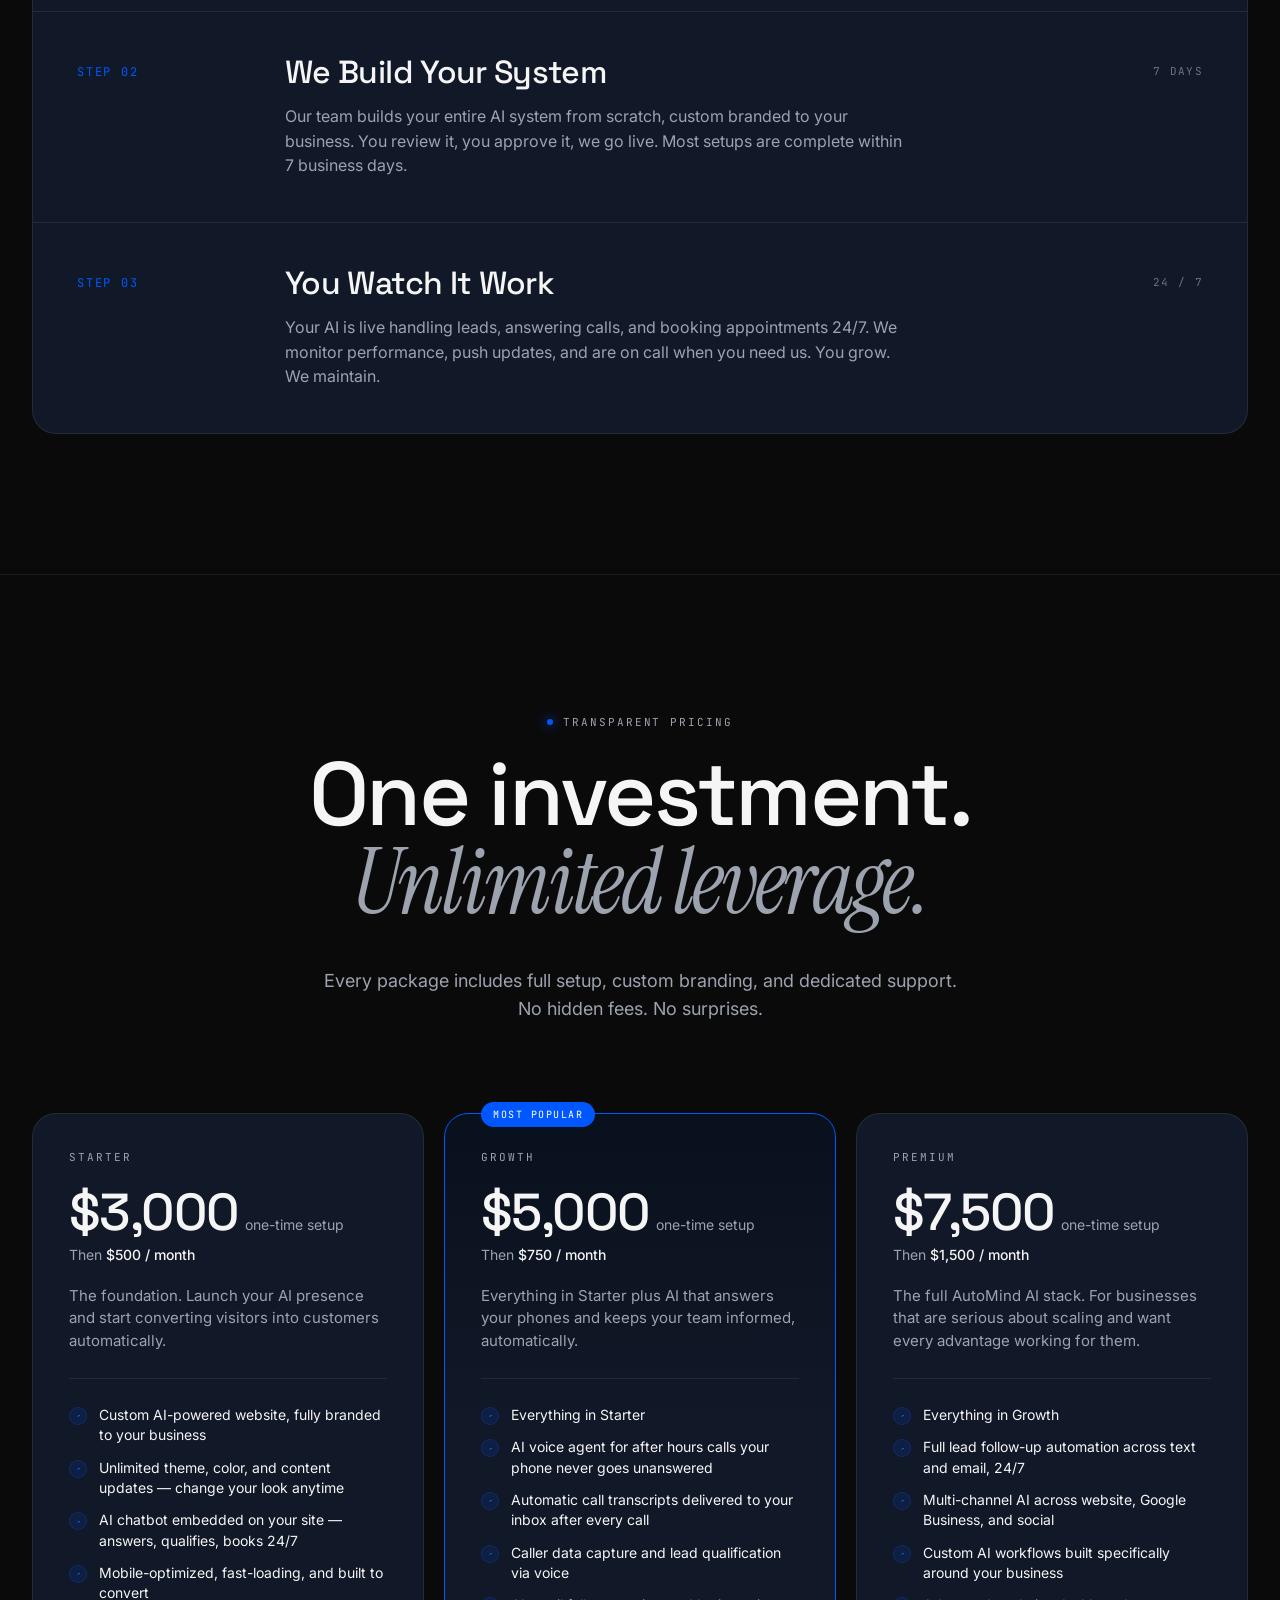
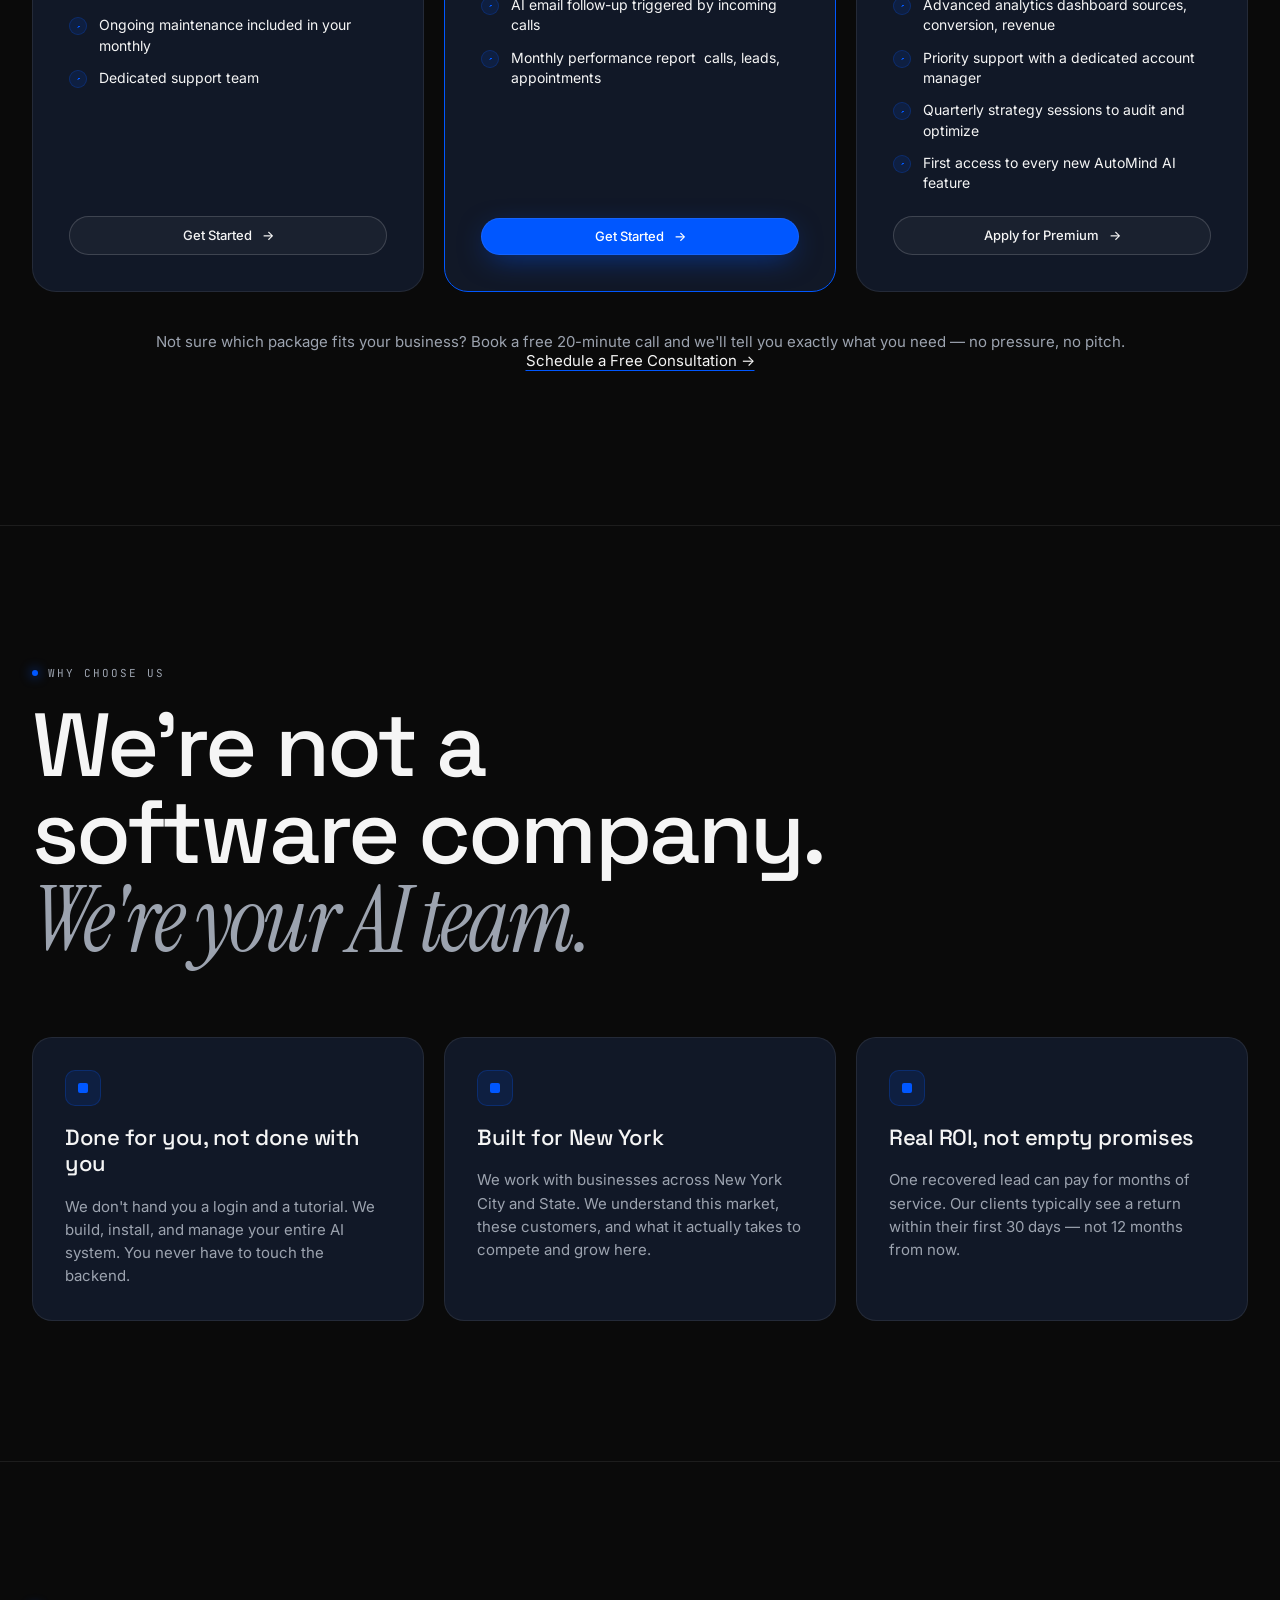
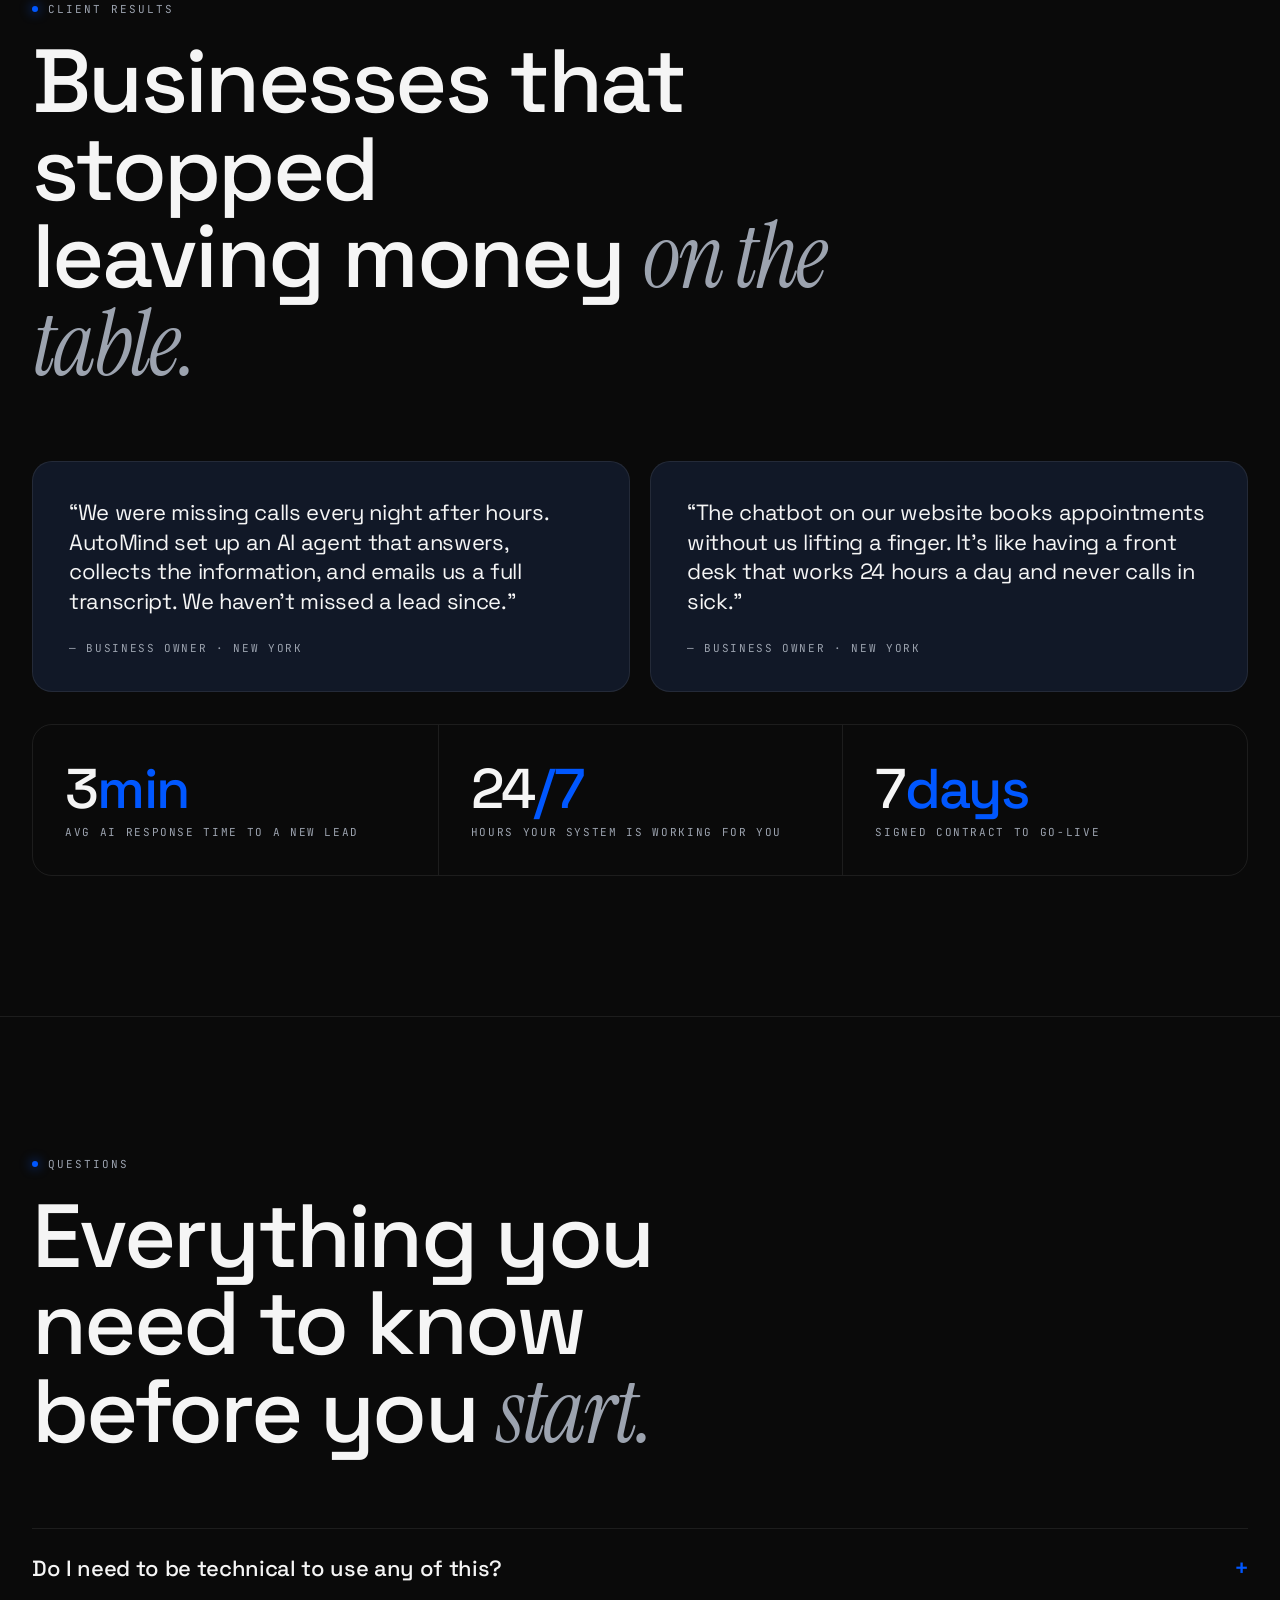
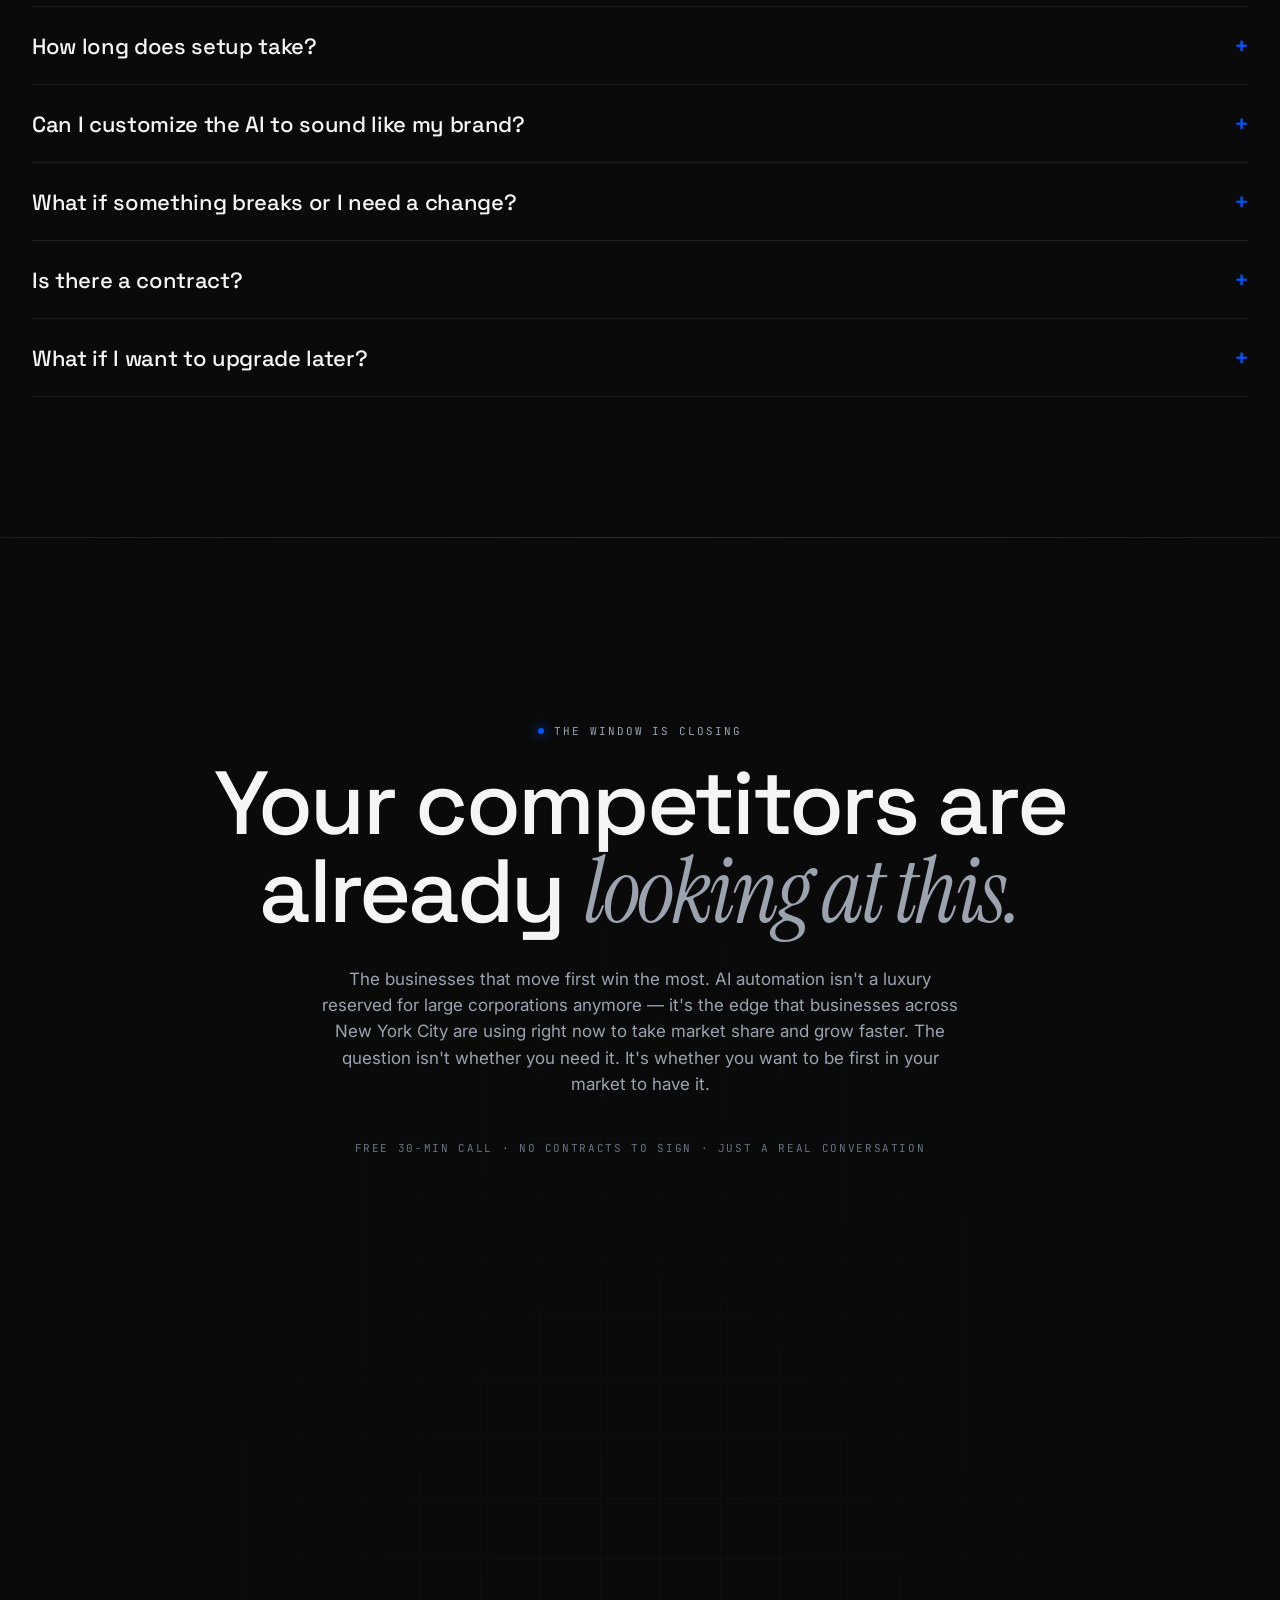
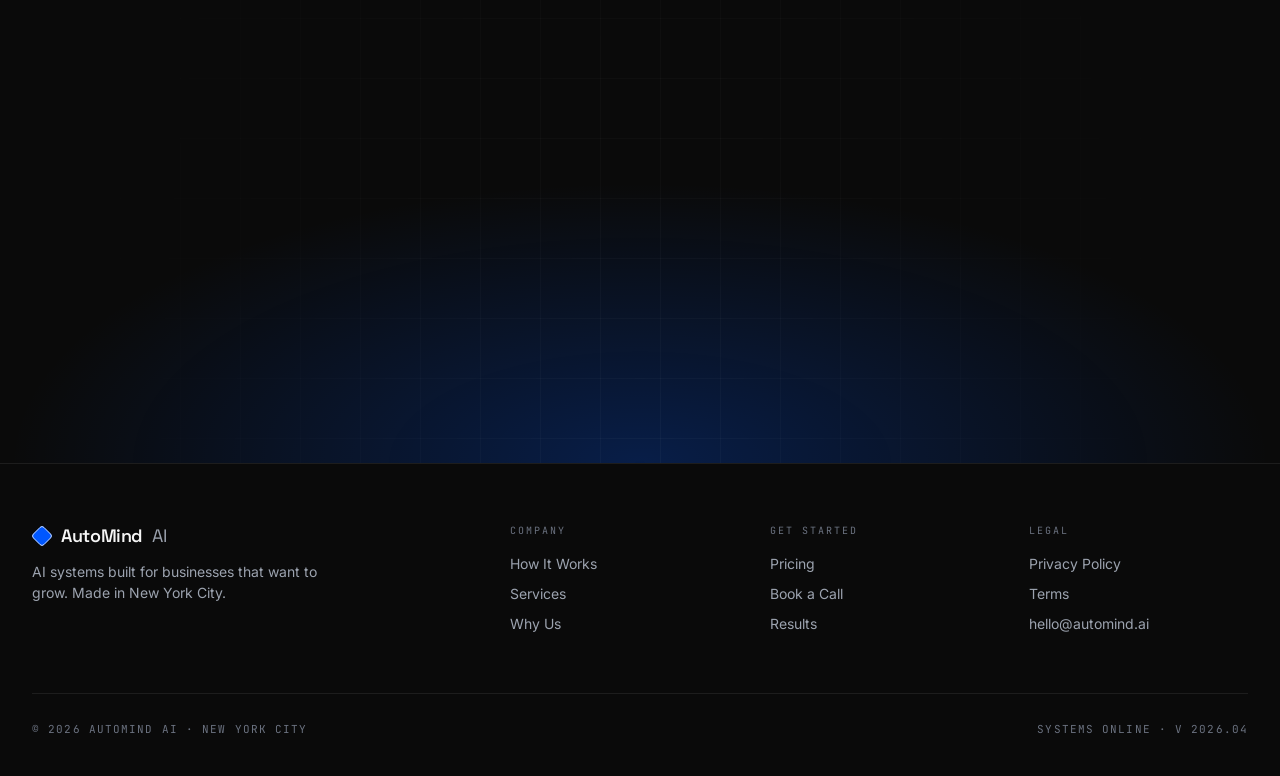
==== commit 74ab236e: "Embed Calendly inline in contact section Add widget.js loader to <head> and drop the standard Calend" ====
--- a/index.html
+++ b/index.html
@@ -14,6 +14,7 @@
 <link rel="preconnect" href="https://fonts.googleapis.com">
 <link rel="preconnect" href="https://fonts.gstatic.com" crossorigin="">
 <link href="https://fonts.googleapis.com/css2?family=Space+Grotesk:wght@400;500;600;700&amp;family=Inter:wght@400;500;600&amp;family=JetBrains+Mono:wght@400;500&amp;family=Instrument+Serif&amp;display=swap" rel="stylesheet">
+<script src="https://assets.calendly.com/assets/external/widget.js" async></script>
 <style>
 /* AutoMind AI — shared styles */
 html { scroll-behavior: smooth; }
@@ -574,8 +575,10 @@
     <span class="eyebrow">The window is closing</span>
     <h2 class="h1">Your competitors are<br>already <em class="dim" style="font-family:'Instrument Serif',serif;font-style:italic;font-weight:400;">looking at this.</em></h2>
     <p class="body-text">The businesses that move first win the most. AI automation isn't a luxury reserved for large corporations anymore — it's the edge that businesses across New York City are using right now to take market share and grow faster. The question isn't whether you need it. It's whether you want to be first in your market to have it.</p>
-    <a href="#" class="btn btn-primary btn-lg">Book Your Free Strategy Call <span class="arrow">→</span></a>
-    <span class="btn-foot">Free 20-min call · No contracts to sign · Just a real conversation</span>
+    <span class="btn-foot" style="margin-bottom:28px;">Free 30-min call · No contracts to sign · Just a real conversation</span>
+
+    <!-- Calendly inline widget -->
+    <div class="calendly-inline-widget" data-url="https://calendly.com/reynosodiony13/30min" style="min-width:320px;height:700px;"></div>
   </div>
 </section>
 
